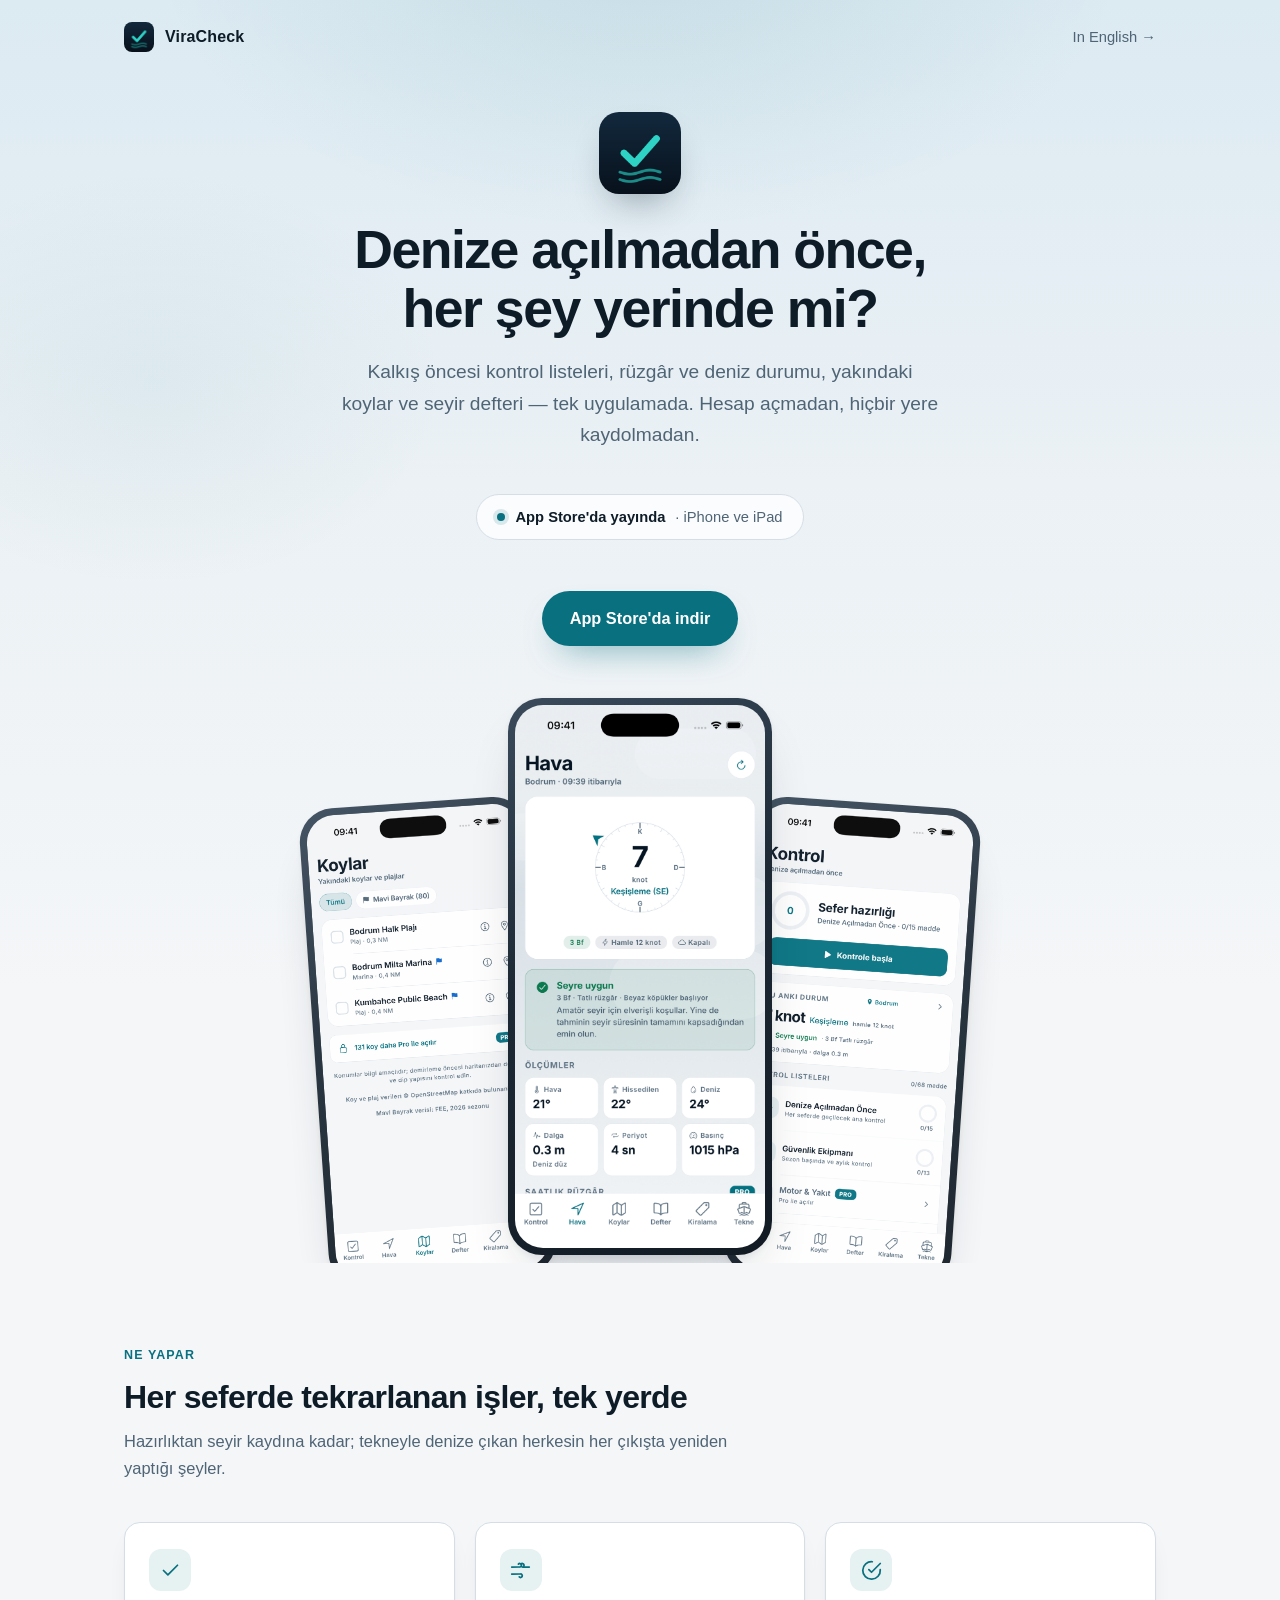
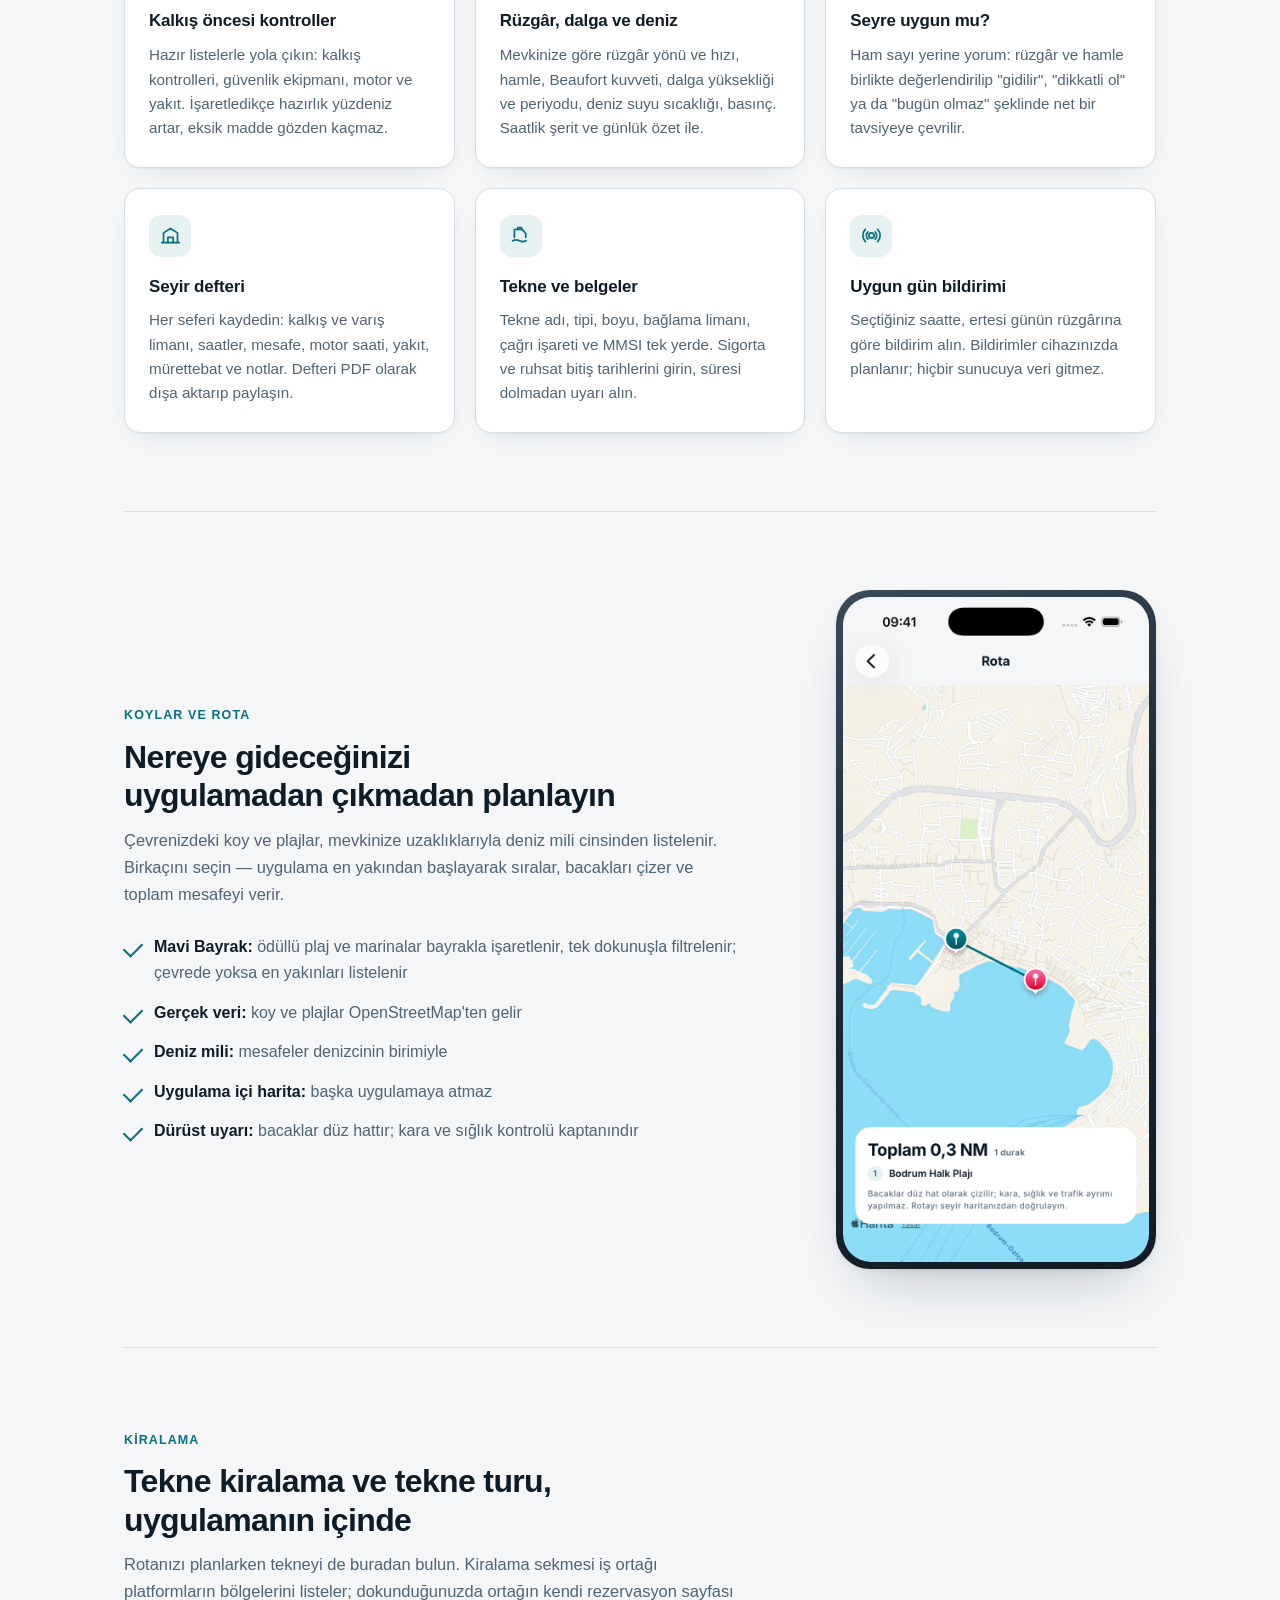
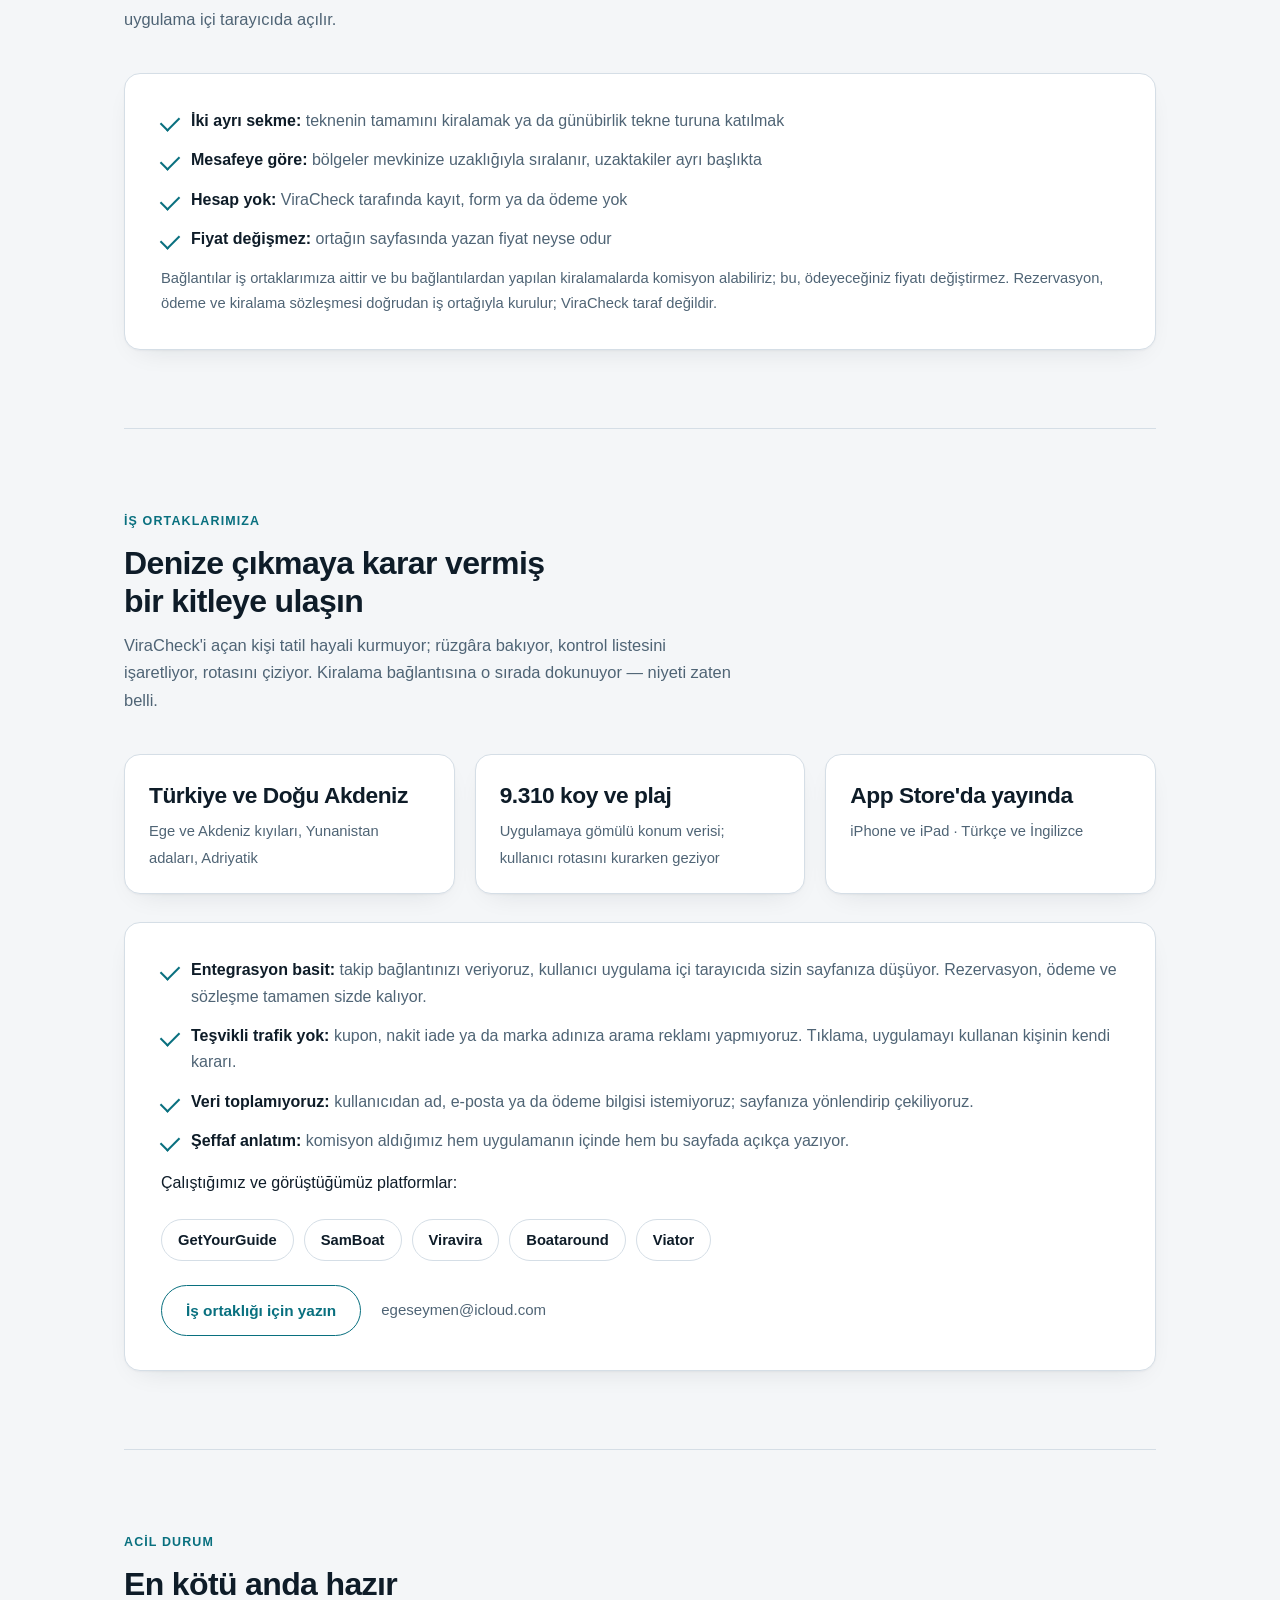
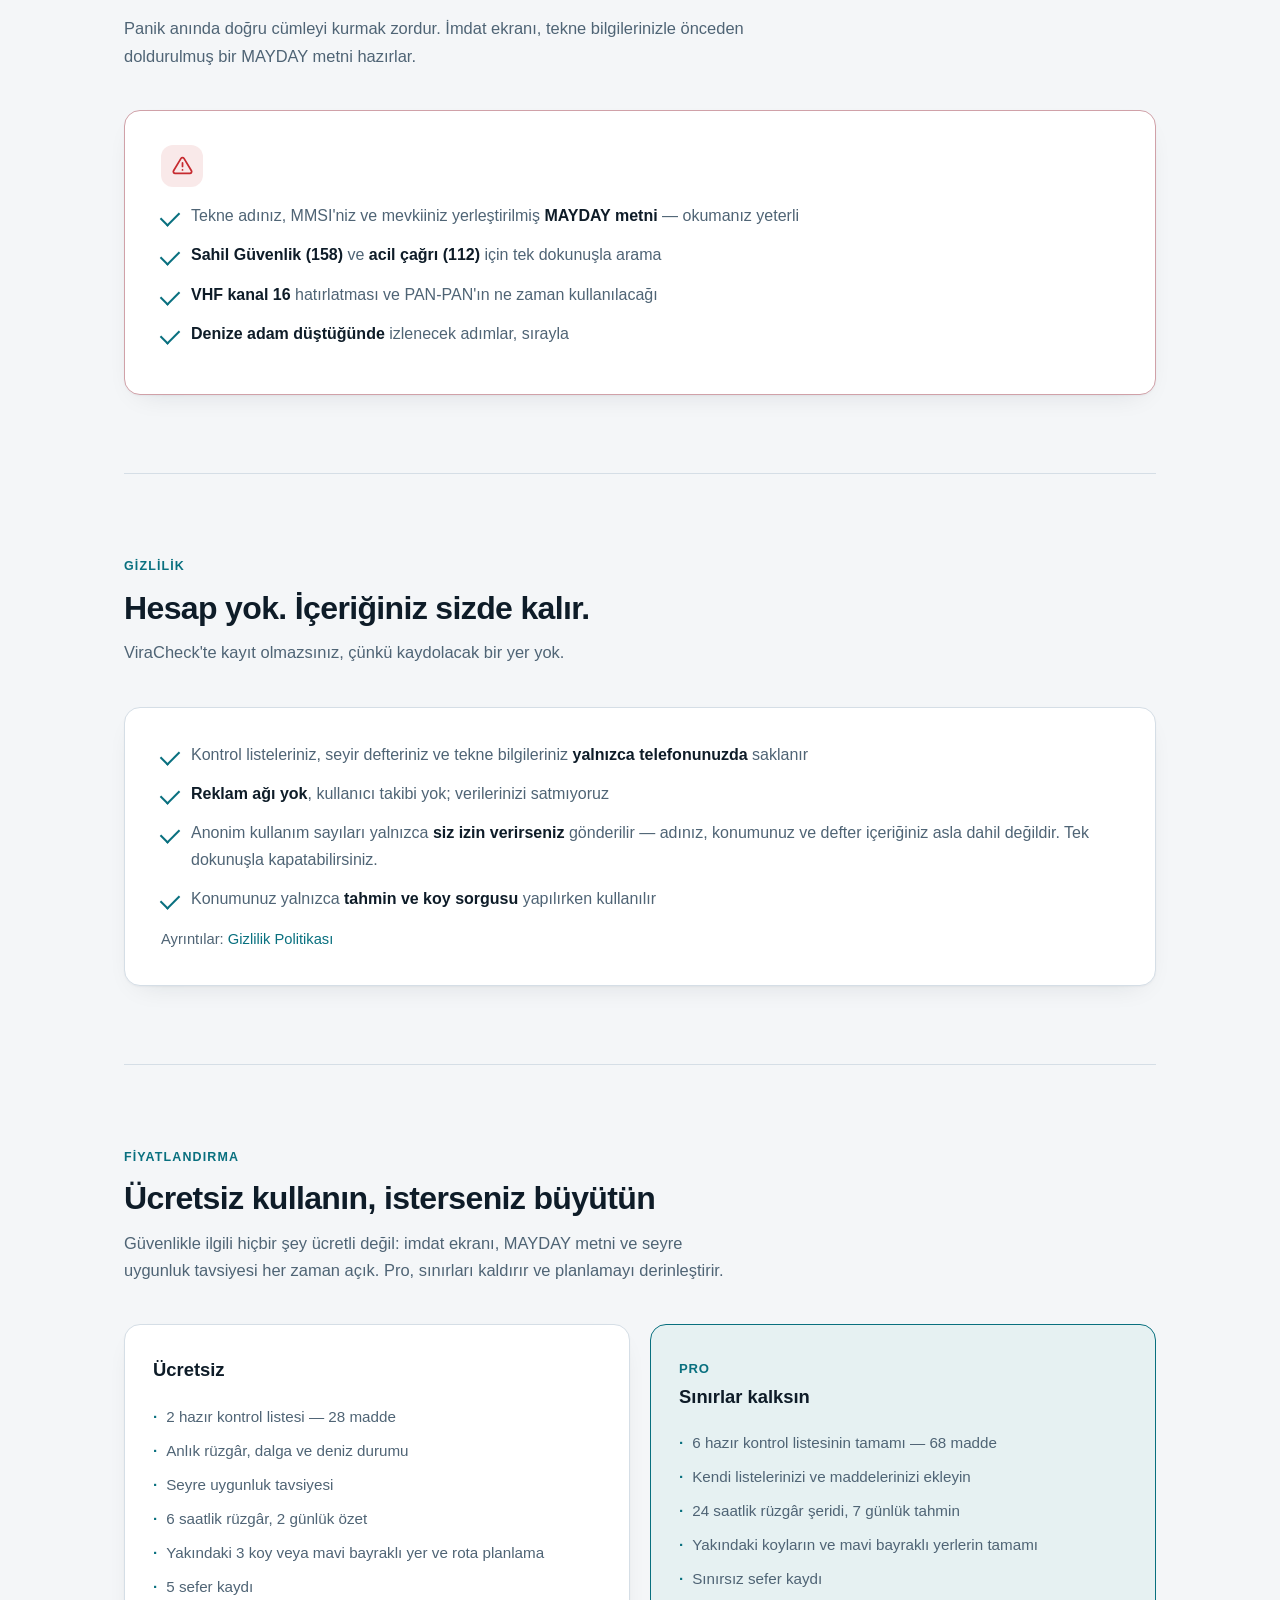
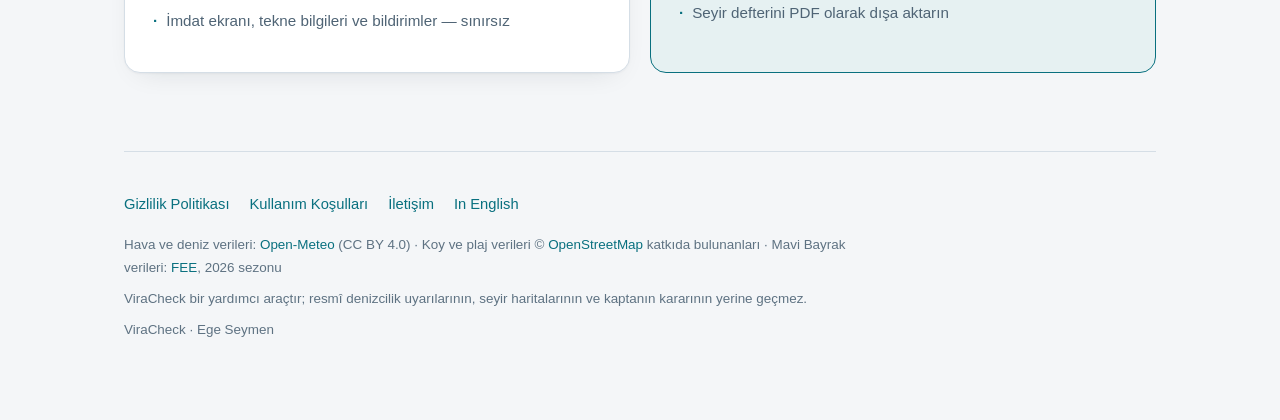
==== index.html @ 9d19cf75 "Site beyaz temaya geçti; kiralama canlı, iş ortaklığı bölümü eklendi Uygulamanın birincil teması art" ====
<!doctype html>
<html lang="tr">
<head>
<meta charset="utf-8">
<meta name="viewport" content="width=device-width, initial-scale=1">
<title>ViraCheck — Tekne seyir asistanı</title>
<meta name="description" content="Kalkış öncesi kontrol listeleri, rüzgâr ve deniz durumu, yakındaki koylar, mavi bayraklı yerler ve seyir defteri. Hesap yok — içeriğiniz cihazınızda kalır.">
<link rel="canonical" href="https://egesey.github.io/viracheck/">
<link rel="icon" href="favicon.png" type="image/png">
<link rel="apple-touch-icon" href="icon.png">
<meta name="theme-color" content="#F4F6F8">
<!-- Impact iş ortağı ağı site doğrulaması. -->
<meta name='impact-site-verification' value='7d20c3fe-10fc-4278-ba26-3518eeddc6a9'>
<meta property="og:title" content="ViraCheck — Tekne seyir asistanı">
<meta property="og:description" content="Denize açılmadan önce her şey yerinde mi? Kontrol listeleri, hava ve deniz durumu, koylar ve seyir defteri.">
<meta property="og:type" content="website">
<meta property="og:url" content="https://egesey.github.io/viracheck/">
<meta property="og:image" content="https://egesey.github.io/viracheck/icon.png">
<link rel="stylesheet" href="site.css?v=5">
</head>
<body>

<div class="hero">
  <div class="wrap">
    <nav class="nav">
      <span class="brand"><img src="icon.png" alt=""> ViraCheck</span>
      <a href="index-en.html">In English →</a>
    </nav>

    <div class="hero-inner">
      <img class="mark" src="icon.png" alt="ViraCheck uygulama simgesi" width="82" height="82">
      <h1>Denize açılmadan önce,<br>her şey yerinde mi?</h1>
      <p class="lead">
        Kalkış öncesi kontrol listeleri, rüzgâr ve deniz durumu, yakındaki
        koylar ve seyir defteri — tek uygulamada. Hesap açmadan, hiçbir yere
        kaydolmadan.
      </p>
      <p class="pill"><span class="dot"></span><b>App Store'da yayında</b> · iPhone ve iPad</p>
      <p><a class="store-btn" href="https://apps.apple.com/app/id6806044930">App Store'da indir</a></p>

      <div class="stage">
        <div class="phone side left">
          <img src="screens/tr/koylar.png?v=2" alt="Koylar ekranı: yakındaki koy, plaj ve mavi bayraklı marinalar, mesafeleriyle" width="720" height="1565">
        </div>
        <div class="phone center">
          <img src="screens/tr/hava.png" alt="Hava ekranı: rüzgâr gülü, Beaufort kuvveti ve deniz durumu" width="720" height="1565">
        </div>
        <div class="phone side right">
          <img src="screens/tr/kontrol.png" alt="Kontroller ekranı: sefere hazırlık yüzdesi ve kontrol listeleri" width="720" height="1565">
        </div>
      </div>
    </div>
  </div>
</div>

<div class="wrap">

<section id="ozellikler">
  <p class="eyebrow">Ne yapar</p>
  <h2>Her seferde tekrarlanan işler, tek yerde</h2>
  <p class="sub">
    Hazırlıktan seyir kaydına kadar; tekneyle denize çıkan herkesin her çıkışta
    yeniden yaptığı şeyler.
  </p>

  <div class="grid">
    <div class="feature">
      <div class="icon"><svg viewBox="0 0 24 24"><path d="M20 6 9 17l-5-5"/></svg></div>
      <h3>Kalkış öncesi kontroller</h3>
      <p>
        Hazır listelerle yola çıkın: kalkış kontrolleri, güvenlik ekipmanı,
        motor ve yakıt. İşaretledikçe hazırlık yüzdeniz artar, eksik madde
        gözden kaçmaz.
      </p>
    </div>

    <div class="feature">
      <div class="icon"><svg viewBox="0 0 24 24"><path d="M9.6 4.6A2 2 0 1 1 11 8H2m8.6 11.4A2 2 0 1 0 12 16H2m10.6-11.4A2 2 0 1 1 14 8h8"/></svg></div>
      <h3>Rüzgâr, dalga ve deniz</h3>
      <p>
        Mevkinize göre rüzgâr yönü ve hızı, hamle, Beaufort kuvveti, dalga
        yüksekliği ve periyodu, deniz suyu sıcaklığı, basınç. Saatlik şerit ve
        günlük özet ile.
      </p>
    </div>

    <div class="feature">
      <div class="icon"><svg viewBox="0 0 24 24"><path d="M22 11.1A10 10 0 1 1 12.9 2"/><path d="m9 11 3 3L22 4"/></svg></div>
      <h3>Seyre uygun mu?</h3>
      <p>
        Ham sayı yerine yorum: rüzgâr ve hamle birlikte değerlendirilip
        "gidilir", "dikkatli ol" ya da "bugün olmaz" şeklinde net bir tavsiyeye
        çevrilir.
      </p>
    </div>

    <div class="feature">
      <div class="icon"><svg viewBox="0 0 24 24"><path d="M2 20h20M4 20V9l8-5 8 5v11"/><path d="M9 20v-6h6v6"/></svg></div>
      <h3>Seyir defteri</h3>
      <p>
        Her seferi kaydedin: kalkış ve varış limanı, saatler, mesafe, motor
        saati, yakıt, mürettebat ve notlar. Defteri PDF olarak dışa aktarıp
        paylaşın.
      </p>
    </div>

    <div class="feature">
      <div class="icon"><svg viewBox="0 0 24 24"><path d="M3 18s2-1 4.5-1 4 2 6.5 2 4.5-1 4.5-1"/><path d="M5 14V6a1 1 0 0 1 1-1h8l4 5v4"/><path d="M9 5V3h4v2"/></svg></div>
      <h3>Tekne ve belgeler</h3>
      <p>
        Tekne adı, tipi, boyu, bağlama limanı, çağrı işareti ve MMSI tek yerde.
        Sigorta ve ruhsat bitiş tarihlerini girin, süresi dolmadan uyarı alın.
      </p>
    </div>

    <div class="feature">
      <div class="icon"><svg viewBox="0 0 24 24"><circle cx="12" cy="12" r="3"/><path d="M16.2 7.8a6 6 0 0 1 0 8.4M7.8 16.2a6 6 0 0 1 0-8.4M19 5a10 10 0 0 1 0 14M5 19A10 10 0 0 1 5 5"/></svg></div>
      <h3>Uygun gün bildirimi</h3>
      <p>
        Seçtiğiniz saatte, ertesi günün rüzgârına göre bildirim alın. Bildirimler
        cihazınızda planlanır; hiçbir sunucuya veri gitmez.
      </p>
    </div>
  </div>
</section>

<section id="koylar">
  <div class="split">
    <div>
      <p class="eyebrow">Koylar ve rota</p>
      <h2>Nereye gideceğinizi<br>uygulamadan çıkmadan planlayın</h2>
      <p class="sub" style="margin-bottom:0">
        Çevrenizdeki koy ve plajlar, mevkinize uzaklıklarıyla deniz mili
        cinsinden listelenir. Birkaçını seçin — uygulama en yakından başlayarak
        sıralar, bacakları çizer ve toplam mesafeyi verir.
      </p>
      <ul class="checks">
        <li><strong>Mavi Bayrak:</strong> ödüllü plaj ve marinalar bayrakla işaretlenir, tek dokunuşla filtrelenir; çevrede yoksa en yakınları listelenir</li>
        <li><strong>Gerçek veri:</strong> koy ve plajlar OpenStreetMap'ten gelir</li>
        <li><strong>Deniz mili:</strong> mesafeler denizcinin birimiyle</li>
        <li><strong>Uygulama içi harita:</strong> başka uygulamaya atmaz</li>
        <li><strong>Dürüst uyarı:</strong> bacaklar düz hattır; kara ve sığlık kontrolü kaptanındır</li>
      </ul>
    </div>
    <div class="phone">
      <img src="screens/tr/rota.png" alt="Rota ekranı: seçilen koylar arasında çizilmiş rota ve toplam mesafe" width="720" height="1565" loading="lazy">
    </div>
  </div>
</section>

<section id="kiralama">
  <p class="eyebrow">Kiralama</p>
  <h2>Tekne kiralama ve tekne turu,<br>uygulamanın içinde</h2>
  <p class="sub">
    Rotanızı planlarken tekneyi de buradan bulun. Kiralama sekmesi iş ortağı
    platformların bölgelerini listeler; dokunduğunuzda ortağın kendi rezervasyon
    sayfası uygulama içi tarayıcıda açılır.
  </p>
  <div class="panel">
    <ul class="checks" style="margin-top:0">
      <li><strong>İki ayrı sekme:</strong> teknenin tamamını kiralamak ya da günübirlik tekne turuna katılmak</li>
      <li><strong>Mesafeye göre:</strong> bölgeler mevkinize uzaklığıyla sıralanır, uzaktakiler ayrı başlıkta</li>
      <li><strong>Hesap yok:</strong> ViraCheck tarafında kayıt, form ya da ödeme yok</li>
      <li><strong>Fiyat değişmez:</strong> ortağın sayfasında yazan fiyat neyse odur</li>
    </ul>
    <p style="margin:14px 0 0;font-size:.92rem;color:var(--muted)">
      Bağlantılar iş ortaklarımıza aittir ve bu bağlantılardan yapılan kiralamalarda
      komisyon alabiliriz; bu, ödeyeceğiniz fiyatı değiştirmez. Rezervasyon, ödeme ve
      kiralama sözleşmesi doğrudan iş ortağıyla kurulur; ViraCheck taraf değildir.
    </p>
  </div>
</section>

<section id="ortaklik">
  <p class="eyebrow">İş ortaklarımıza</p>
  <h2>Denize çıkmaya karar vermiş<br>bir kitleye ulaşın</h2>
  <p class="sub">
    ViraCheck'i açan kişi tatil hayali kurmuyor; rüzgâra bakıyor, kontrol
    listesini işaretliyor, rotasını çiziyor. Kiralama bağlantısına o sırada
    dokunuyor — niyeti zaten belli.
  </p>

  <div class="partner-grid">
    <div class="stat">
      <b>Türkiye ve Doğu Akdeniz</b>
      <span>Ege ve Akdeniz kıyıları, Yunanistan adaları, Adriyatik</span>
    </div>
    <div class="stat">
      <b>9.310 koy ve plaj</b>
      <span>Uygulamaya gömülü konum verisi; kullanıcı rotasını kurarken geziyor</span>
    </div>
    <div class="stat">
      <b>App Store'da yayında</b>
      <span>iPhone ve iPad · Türkçe ve İngilizce</span>
    </div>
  </div>

  <div class="panel" style="margin-top:28px">
    <ul class="checks" style="margin-top:0">
      <li><strong>Entegrasyon basit:</strong> takip bağlantınızı veriyoruz, kullanıcı uygulama içi tarayıcıda sizin sayfanıza düşüyor. Rezervasyon, ödeme ve sözleşme tamamen sizde kalıyor.</li>
      <li><strong>Teşvikli trafik yok:</strong> kupon, nakit iade ya da marka adınıza arama reklamı yapmıyoruz. Tıklama, uygulamayı kullanan kişinin kendi kararı.</li>
      <li><strong>Veri toplamıyoruz:</strong> kullanıcıdan ad, e-posta ya da ödeme bilgisi istemiyoruz; sayfanıza yönlendirip çekiliyoruz.</li>
      <li><strong>Şeffaf anlatım:</strong> komisyon aldığımız hem uygulamanın içinde hem bu sayfada açıkça yazıyor.</li>
    </ul>
    <p style="margin:16px 0 0">Çalıştığımız ve görüştüğümüz platformlar:</p>
    <ul class="brands">
      <li><b>GetYourGuide</b></li>
      <li><b>SamBoat</b></li>
      <li><b>Viravira</b></li>
      <li><b>Boataround</b></li>
      <li><b>Viator</b></li>
    </ul>
    <div class="partner-cta">
      <a class="btn-ghost" href="mailto:egeseymen@icloud.com?subject=ViraCheck%20--%20is%20ortakligi">İş ortaklığı için yazın</a>
      <span style="color:var(--muted);font-size:.94rem">egeseymen@icloud.com</span>
    </div>
  </div>
</section>

<section id="imdat">
  <p class="eyebrow">Acil durum</p>
  <h2>En kötü anda hazır</h2>
  <p class="sub">
    Panik anında doğru cümleyi kurmak zordur. İmdat ekranı, tekne
    bilgilerinizle önceden doldurulmuş bir MAYDAY metni hazırlar.
  </p>
  <div class="panel alert">
    <div class="icon"><svg viewBox="0 0 24 24"><path d="M12 9v4m0 4h.01M10.3 3.9 1.8 18a2 2 0 0 0 1.7 3h17a2 2 0 0 0 1.7-3L13.7 3.9a2 2 0 0 0-3.4 0Z"/></svg></div>
    <ul class="checks" style="margin-top:0">
      <li>Tekne adınız, MMSI'niz ve mevkiiniz yerleştirilmiş <strong>MAYDAY metni</strong> — okumanız yeterli</li>
      <li><strong>Sahil Güvenlik (158)</strong> ve <strong>acil çağrı (112)</strong> için tek dokunuşla arama</li>
      <li><strong>VHF kanal 16</strong> hatırlatması ve PAN-PAN'ın ne zaman kullanılacağı</li>
      <li><strong>Denize adam düştüğünde</strong> izlenecek adımlar, sırayla</li>
    </ul>
  </div>
</section>

<section id="gizlilik">
  <p class="eyebrow">Gizlilik</p>
  <h2>Hesap yok. İçeriğiniz sizde kalır.</h2>
  <p class="sub">
    ViraCheck'te kayıt olmazsınız, çünkü kaydolacak bir yer yok.
  </p>
  <div class="panel">
    <ul class="checks" style="margin-top:0">
      <li>Kontrol listeleriniz, seyir defteriniz ve tekne bilgileriniz <strong>yalnızca telefonunuzda</strong> saklanır</li>
      <li><strong>Reklam ağı yok</strong>, kullanıcı takibi yok; verilerinizi satmıyoruz</li>
      <li>Anonim kullanım sayıları yalnızca <strong>siz izin verirseniz</strong> gönderilir — adınız, konumunuz ve defter içeriğiniz asla dahil değildir. Tek dokunuşla kapatabilirsiniz.</li>
      <li>Konumunuz yalnızca <strong>tahmin ve koy sorgusu</strong> yapılırken kullanılır</li>
    </ul>
    <p style="margin:14px 0 0;font-size:.92rem;color:var(--muted)">
      Ayrıntılar: <a href="privacy-tr.html">Gizlilik Politikası</a>
    </p>
  </div>
</section>

<section id="fiyat">
  <p class="eyebrow">Fiyatlandırma</p>
  <h2>Ücretsiz kullanın, isterseniz büyütün</h2>
  <p class="sub">
    Güvenlikle ilgili hiçbir şey ücretli değil: imdat ekranı, MAYDAY metni ve
    seyre uygunluk tavsiyesi her zaman açık. Pro, sınırları kaldırır ve
    planlamayı derinleştirir.
  </p>
  <div class="plans">
    <div class="plan">
      <h3>Ücretsiz</h3>
      <ul>
        <li>2 hazır kontrol listesi — 28 madde</li>
        <li>Anlık rüzgâr, dalga ve deniz durumu</li>
        <li>Seyre uygunluk tavsiyesi</li>
        <li>6 saatlik rüzgâr, 2 günlük özet</li>
        <li>Yakındaki 3 koy veya mavi bayraklı yer ve rota planlama</li>
        <li>5 sefer kaydı</li>
        <li>İmdat ekranı, tekne bilgileri ve bildirimler — sınırsız</li>
      </ul>
    </div>
    <div class="plan pro">
      <span class="tag">Pro</span>
      <h3>Sınırlar kalksın</h3>
      <ul>
        <li>6 hazır kontrol listesinin tamamı — 68 madde</li>
        <li>Kendi listelerinizi ve maddelerinizi ekleyin</li>
        <li>24 saatlik rüzgâr şeridi, 7 günlük tahmin</li>
        <li>Yakındaki koyların ve mavi bayraklı yerlerin tamamı</li>
        <li>Sınırsız sefer kaydı</li>
        <li>Seyir defterini PDF olarak dışa aktarın</li>
      </ul>
    </div>
  </div>
</section>

<footer>
  <p class="links">
    <a href="privacy-tr.html">Gizlilik Politikası</a>
    <a href="https://www.apple.com/legal/internet-services/itunes/dev/stdeula/">Kullanım Koşulları</a>
    <a href="mailto:egeseymen@icloud.com">İletişim</a>
    <a href="index-en.html">In English</a>
  </p>
  <p class="fine">
    Hava ve deniz verileri: <a href="https://open-meteo.com">Open-Meteo</a> (CC BY 4.0) ·
    Koy ve plaj verileri © <a href="https://www.openstreetmap.org">OpenStreetMap</a> katkıda bulunanları ·
    Mavi Bayrak verileri: <a href="https://www.blueflag.global">FEE</a>, 2026 sezonu
  </p>
  <p class="fine">
    ViraCheck bir yardımcı araçtır; resmî denizcilik uyarılarının, seyir
    haritalarının ve kaptanın kararının yerine geçmez.
  </p>
  <p class="fine">ViraCheck · Ege Seymen</p>
</footer>

</div>
</body>
</html>
---- site.css ----
/* ViraCheck — tanıtım sitesi
 *
 * Renkler uygulamanın kendi paletinden gelir (src/theme.ts → lightColors).
 * Uygulamanın birincil teması beyaz; gece modu kullanıcının açtığı bir
 * seçenek. Site de bu yüzden beyaz ve sistem temasını TAKİP ETMEZ: siteyi
 * görüp uygulamayı indiren kişi aynı görünümle karşılaşsın.
 *
 * Marka turkuazı (#2ED3C6) beyaz üzerinde 1.7:1 kalıyor, yani okunmuyor;
 * vurgu bu yüzden aynı ailenin koyu tonu (#09707F, beyaz üzerinde 5.78:1).
 * Uygulamadaki palet de aynı sebeple böyle.
 */

:root{
  color-scheme:light;
  --bg:#F4F6F8; --fg:#0E1C28; --muted:#4F6475; --faint:#5E7282; --line:#D5DEE6;
  --accent:#09707F; --accent-soft:#E6F1F2; --card:#FFFFFF;
  --on-accent:#FFFFFF; --danger:#C62A2F;
  --radius:16px;
  /* Beyaz zeminde kartları ayırmak için kenarlık tek başına zayıf kalıyor;
   * çok yumuşak bir gölge derinliği veriyor. */
  --golge:0 1px 2px rgba(14,28,40,.04), 0 10px 28px -16px rgba(14,28,40,.16);
  --golge-guclu:0 2px 6px rgba(14,28,40,.06), 0 28px 60px -28px rgba(14,28,40,.30);
}

*{box-sizing:border-box}
html{scroll-behavior:smooth}
body{
  margin:0; background:var(--bg); color:var(--fg);
  font:16px/1.65 -apple-system,BlinkMacSystemFont,"Segoe UI",Roboto,Helvetica,Arial,sans-serif;
  -webkit-text-size-adjust:100%; -webkit-font-smoothing:antialiased;
}
a{color:var(--accent); text-decoration:none; overflow-wrap:anywhere}
a:hover{text-decoration:underline}
.wrap{max-width:1080px; margin:0 auto; padding:0 24px}

/* ------------------------------------------------------------ kahraman */

.hero{
  position:relative; overflow:hidden;
  /* Uygulamanın açık temadaki gökyüzü zemini: üstte soluk deniz mavisi,
   * aşağı doğru sayfa zeminine sönüyor. */
  background:linear-gradient(180deg,#DCEAF2 0%,#EBF1F5 38%,var(--bg) 78%);
  color:var(--fg);
}
.hero::before{
  content:""; position:absolute; inset:0; pointer-events:none;
  background:
    radial-gradient(760px 440px at 50% -4%, rgba(9,112,127,.10), transparent 64%),
    radial-gradient(420px 300px at 12% 30%, rgba(9,112,127,.05), transparent 70%);
}
.hero > *{position:relative}

.nav{
  display:flex; align-items:center; justify-content:space-between;
  gap:16px; padding:22px 0;
}
.brand{display:flex; align-items:center; gap:11px; font-weight:700; letter-spacing:.01em}
.brand img{width:30px; height:30px; border-radius:8px; display:block}
.nav a{color:var(--muted); font-size:.92rem}
.nav a:hover{color:var(--accent)}

.hero-inner{text-align:center; padding:38px 0 0}
.hero .mark{
  width:82px; height:82px; border-radius:20px; display:block; margin:0 auto 26px;
  box-shadow:0 18px 38px -16px rgba(14,28,40,.45);
}
.hero h1{
  font-size:clamp(2rem, 5.2vw, 3.35rem); line-height:1.1;
  letter-spacing:-.028em; margin:0 0 18px; font-weight:700;
}
.hero .lead{
  font-size:clamp(1.02rem, 1.8vw, 1.2rem); color:var(--muted);
  max-width:600px; margin:0 auto 28px;
}
.pill{
  display:inline-flex; align-items:center; gap:10px;
  border:1px solid var(--line); background:rgba(255,255,255,.76);
  border-radius:999px; padding:10px 20px; font-size:.92rem;
  color:var(--muted); backdrop-filter:blur(6px);
}
.pill b{color:var(--fg); font-weight:600}
.store-btn{
  display:inline-block; margin-top:20px; padding:14px 28px; border-radius:999px;
  background:var(--accent); color:var(--on-accent); font-weight:700; font-size:1.02rem;
  box-shadow:0 16px 34px -18px rgba(9,112,127,.75);
}
.store-btn:hover{filter:brightness(1.08); text-decoration:none}

.pill .dot{
  width:8px; height:8px; border-radius:50%; background:var(--accent);
  box-shadow:0 0 0 4px rgba(9,112,127,.14);
}

/* ------------------------------------------------------- cihaz çerçevesi */

/* Çerçeve koyu kalıyor: gerçek telefonun kasası koyu ve açık zeminde
 * ekranın nerede bittiğini ancak o ayırıyor. */
.phone{
  border-radius:34px; padding:7px;
  background:linear-gradient(155deg,#3b4b5c 0%,#1d2a36 42%,#121b24 100%);
  box-shadow:var(--golge-guclu);
}
.phone img{display:block; width:100%; height:auto; border-radius:28px}

/* Kahramandaki üçlü diziliş: ortadaki önde ve büyük, yanlar geride.
 * Telefonlar bölümün altından taşar; sert kesik yerine zemine karışsınlar
 * diye alta bir geçiş serilir (::after). */
.stage{
  position:relative;
  display:flex; align-items:flex-end; justify-content:center;
  gap:0; margin:52px 0 0; padding-bottom:8px;
}
.stage::after{
  content:""; position:absolute; left:-40px; right:-40px; bottom:0;
  height:150px; pointer-events:none;
  background:linear-gradient(180deg, rgba(244,246,248,0) 0%, var(--bg) 84%);
}
.stage .phone{width:264px; flex:none}
.stage .side{width:228px; opacity:.94}
.stage .left{transform:translateX(34px) translateY(26px) rotate(-4deg); z-index:1}
.stage .right{transform:translateX(-34px) translateY(26px) rotate(4deg); z-index:1}
.stage .center{z-index:2}

/* ------------------------------------------------------------- bölümler */

section{padding:78px 0}
section + section{border-top:1px solid var(--line)}
.eyebrow{
  display:inline-block; font-size:.78rem; font-weight:700; letter-spacing:.09em;
  text-transform:uppercase; color:var(--accent); margin:0 0 12px;
}
h2{font-size:clamp(1.5rem, 3vw, 2rem); line-height:1.2; letter-spacing:-.02em; margin:0 0 12px}
.sub{color:var(--muted); margin:0 0 40px; max-width:620px; font-size:1.03rem}

.grid{display:grid; grid-template-columns:repeat(3,1fr); gap:20px}
.feature{
  background:var(--card); border:1px solid var(--line);
  border-radius:var(--radius); padding:26px 24px; box-shadow:var(--golge);
}
.icon{
  width:42px; height:42px; border-radius:12px; margin-bottom:16px;
  background:var(--accent-soft); color:var(--accent);
  display:flex; align-items:center; justify-content:center;
}
.icon svg{width:21px; height:21px; stroke:currentColor; fill:none;
  stroke-width:2; stroke-linecap:round; stroke-linejoin:round}
.feature h3{margin:0 0 8px; font-size:1.06rem; letter-spacing:-.01em}
.feature p{margin:0; color:var(--muted); font-size:.95rem; line-height:1.6}

/* ------------------------------------------------------- ikili gösterim */

.split{display:grid; grid-template-columns:1fr 320px; gap:64px; align-items:center}
.split .phone{width:100%}
.checks{list-style:none; margin:26px 0 0; padding:0}
.checks li{
  position:relative; padding-left:30px; margin-bottom:13px; color:var(--muted);
}
.checks li::before{
  content:""; position:absolute; left:0; top:.5em;
  width:16px; height:9px; border-left:2.5px solid var(--accent);
  border-bottom:2.5px solid var(--accent); transform:rotate(-45deg);
}
.checks strong{color:var(--fg); font-weight:600}

/* --------------------------------------------------------------- panel */

.panel{
  background:var(--card); border:1px solid var(--line);
  border-radius:var(--radius); padding:34px 36px; box-shadow:var(--golge);
}
.panel.alert{border-color:color-mix(in srgb, var(--danger) 34%, var(--line))}
.panel.alert .icon{background:rgba(198,42,47,.10); color:var(--danger)}

/* ------------------------------------------------- iş ortaklığı bölümü */

/* Reklamveren ağları (Awin, doğrudan ortaklıklar) başvuruyu değerlendirirken
 * bu bölüme bakıyor: kitle kim, entegrasyon nasıl çalışıyor, kime yazılır. */
.partner-grid{display:grid; grid-template-columns:repeat(3,1fr); gap:20px; margin-top:28px}
.stat{
  background:var(--card); border:1px solid var(--line); border-radius:var(--radius);
  padding:22px 24px; box-shadow:var(--golge);
}
.stat b{display:block; font-size:1.42rem; letter-spacing:-.02em; margin-bottom:4px}
.stat span{color:var(--muted); font-size:.92rem}
.partner-cta{
  margin-top:24px; display:flex; flex-wrap:wrap; gap:12px 20px; align-items:center;
}
.btn-ghost{
  display:inline-block; padding:12px 24px; border-radius:999px;
  border:1px solid var(--accent); color:var(--accent); font-weight:600; font-size:.96rem;
}
.btn-ghost:hover{background:var(--accent-soft); text-decoration:none}

/* Ortak markaları — tek sıra, sade. */
.brands{
  display:flex; flex-wrap:wrap; gap:10px; margin:22px 0 0; padding:0; list-style:none;
}
.brands li{
  border:1px solid var(--line); background:var(--card); border-radius:999px;
  padding:8px 16px; font-size:.92rem; color:var(--muted);
}
.brands li b{color:var(--fg); font-weight:600}

/* ----------------------------------------------------------- fiyatlama */

.plans{display:grid; grid-template-columns:repeat(2,1fr); gap:20px}
.plan{
  border:1px solid var(--line); border-radius:var(--radius);
  padding:30px 28px; background:var(--card); box-shadow:var(--golge);
}
.plan.pro{border-color:var(--accent); background:var(--accent-soft); box-shadow:none}
.plan h3{margin:0 0 6px; font-size:1.15rem}
.plan .tag{font-size:.82rem; color:var(--accent); font-weight:700; letter-spacing:.06em; text-transform:uppercase}
.plan ul{list-style:none; margin:18px 0 0; padding:0; color:var(--muted); font-size:.95rem}
.plan li{margin-bottom:9px}
.plan li::before{content:"·"; color:var(--accent); font-weight:700; margin-right:9px}

/* -------------------------------------------------------------- altlık */

footer{
  border-top:1px solid var(--line); padding:40px 0 70px;
  color:var(--muted); font-size:.92rem;
}
footer .links{margin:0 0 18px; display:flex; flex-wrap:wrap; gap:8px 20px}
.fine{font-size:.84rem; margin:0 0 9px; color:var(--faint); max-width:760px}

/* --------------------------------------------------------------- dar ekran */

@media (max-width:900px){
  .grid, .partner-grid{grid-template-columns:repeat(2,1fr)}
  .split{grid-template-columns:1fr; gap:38px}
  .split .phone{width:270px; margin:0 auto}
}
@media (max-width:680px){
  section{padding:56px 0}
  .grid, .plans, .partner-grid{grid-template-columns:1fr}
  .panel{padding:26px 22px}

  /* Dar ekranda da üç telefon birden görünsün. Kartlar küçülüp birbirine
   * sokuluyor: `translateX` yalnızca görüntüyü kaydırır, yerleşim genişliğini
   * değiştirmez — bu yüzden satırın taşmaması için negatif kenar boşluğu
   * gerekiyor. Toplam genişlik 336px; 384px ve üzeri ekranlara sığar. */
  .stage{margin-top:40px}
  .stage .phone{width:168px; padding:5px; border-radius:24px}
  .stage .phone img{border-radius:20px}
  .stage .side{width:140px}
  .stage .left{margin-right:-56px; transform:translateY(18px) rotate(-4deg)}
  .stage .right{margin-left:-56px; transform:translateY(18px) rotate(4deg)}
  .stage::after{height:110px}
}

/* iPhone SE / mini genişliği: bir kademe daha küçült, toplam 300px. */
@media (max-width:400px){
  .stage .phone{width:150px}
  .stage .side{width:125px}
  .stage .left{margin-right:-50px}
  .stage .right{margin-left:-50px}
}
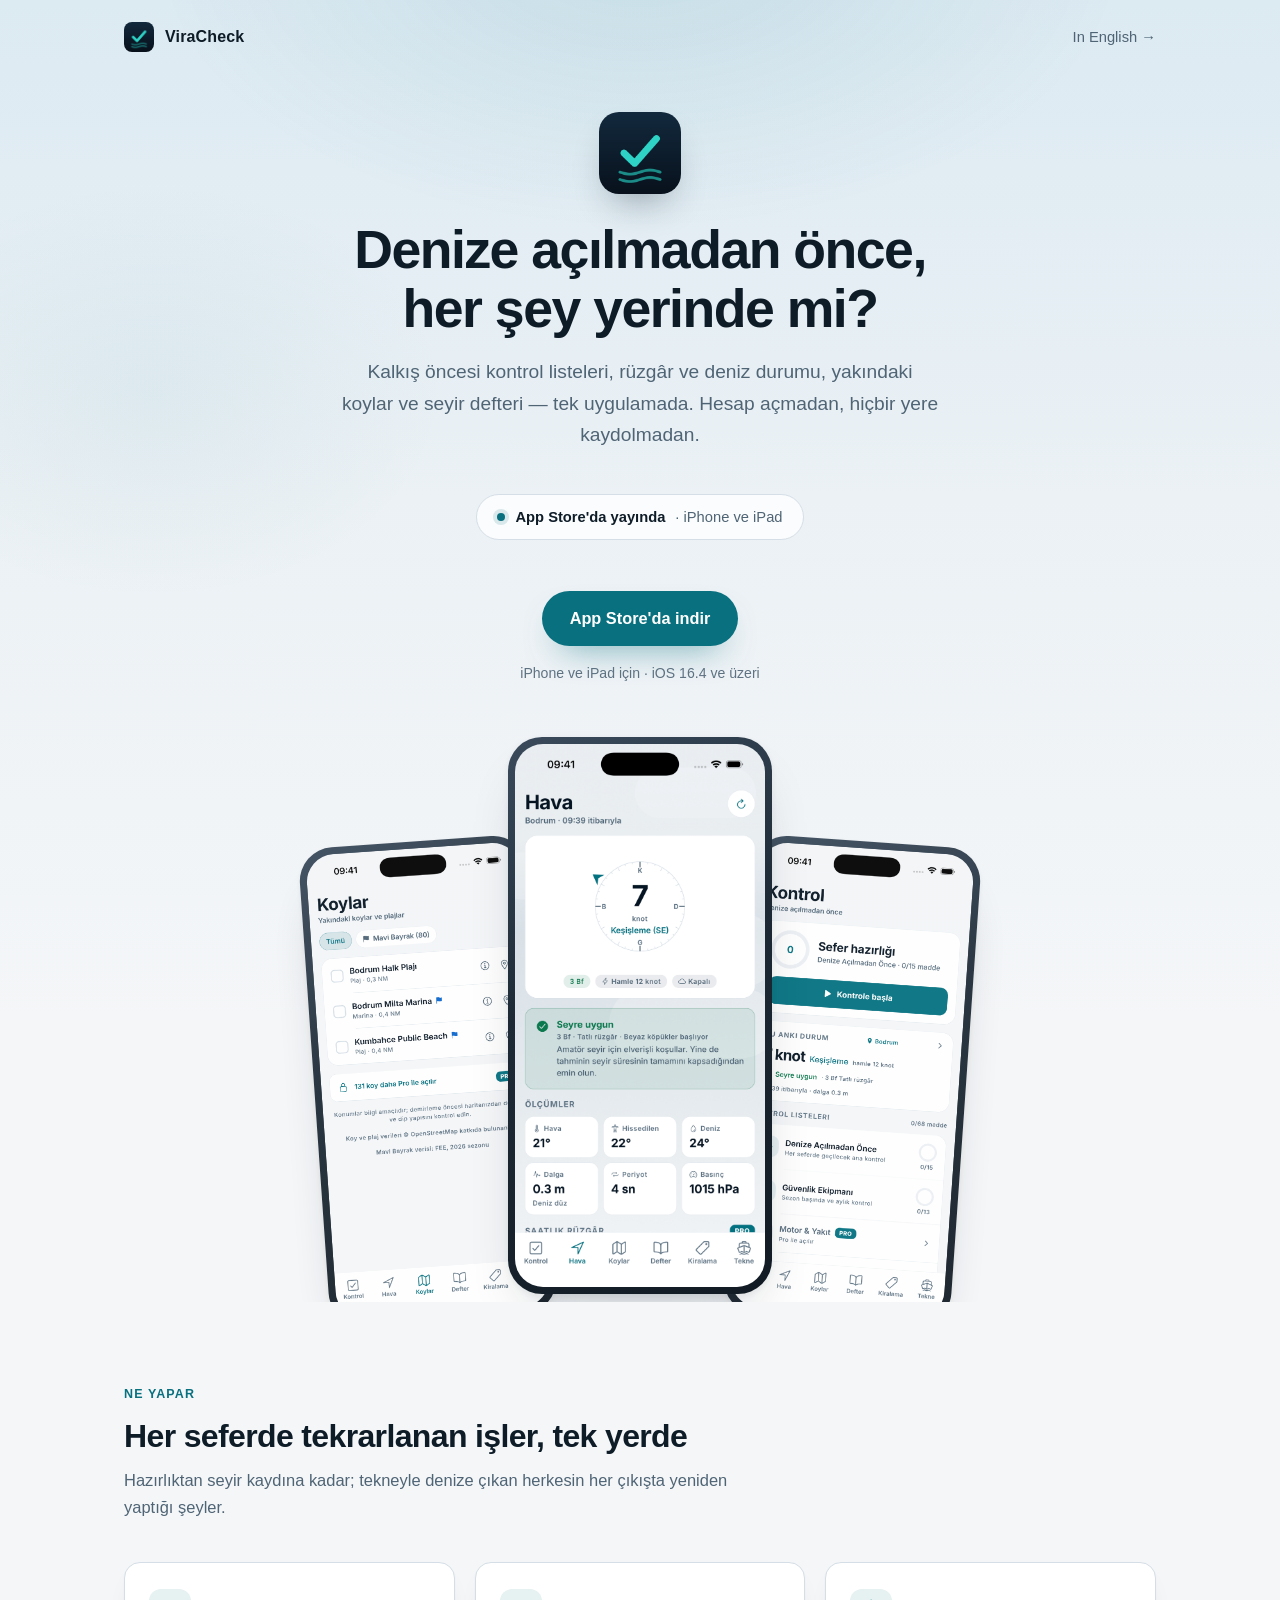
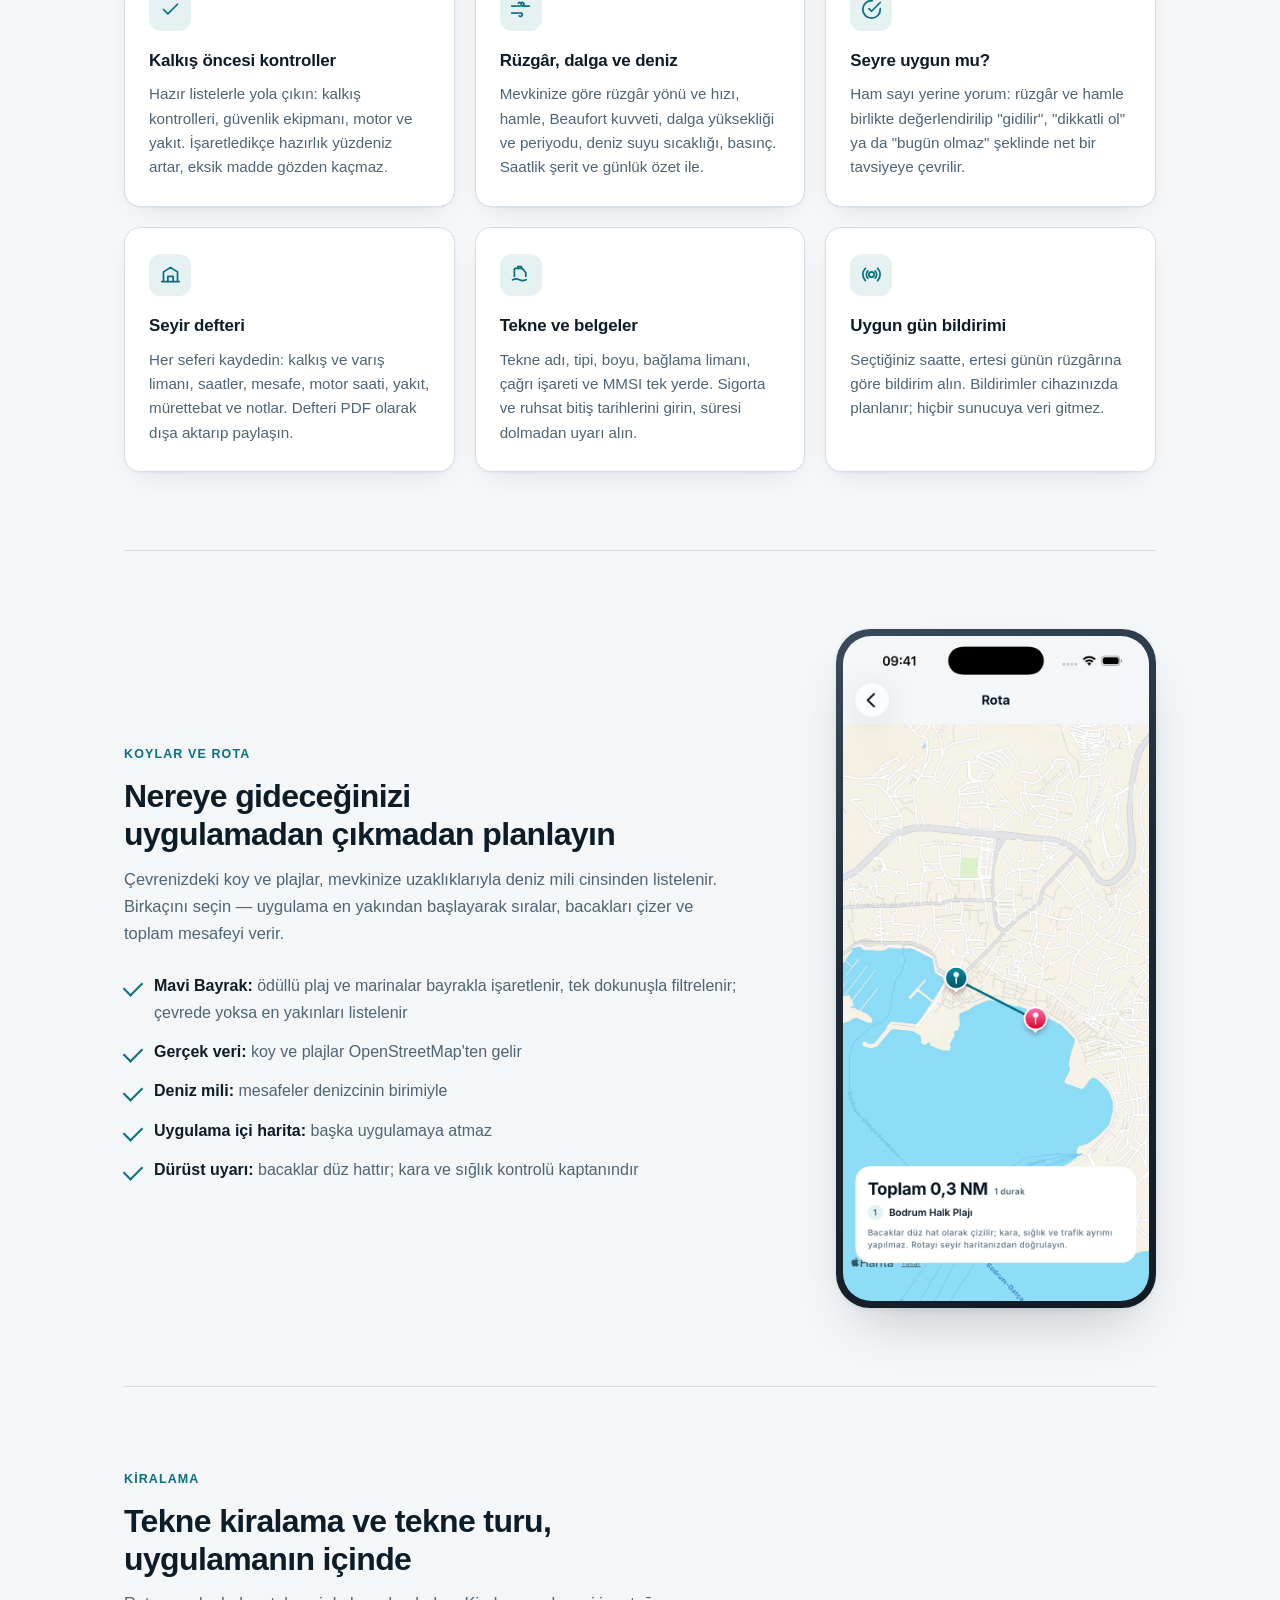
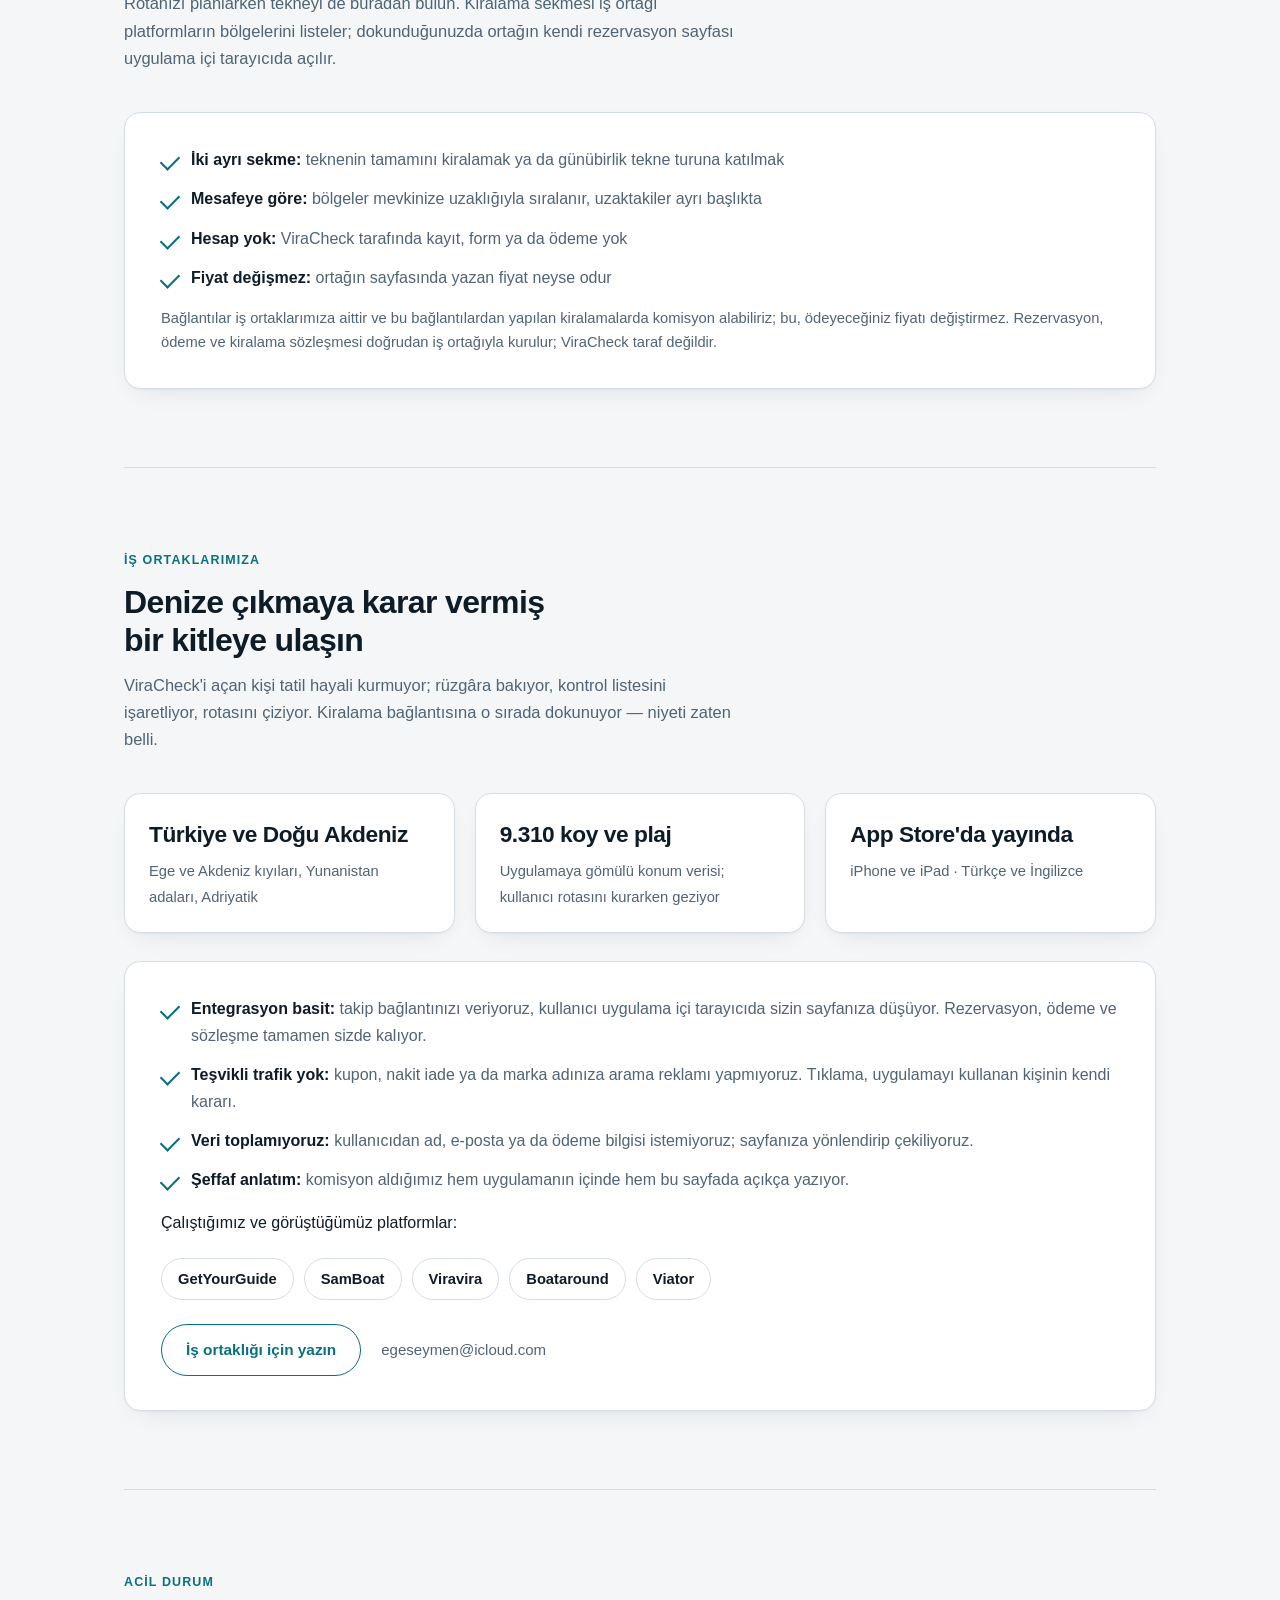
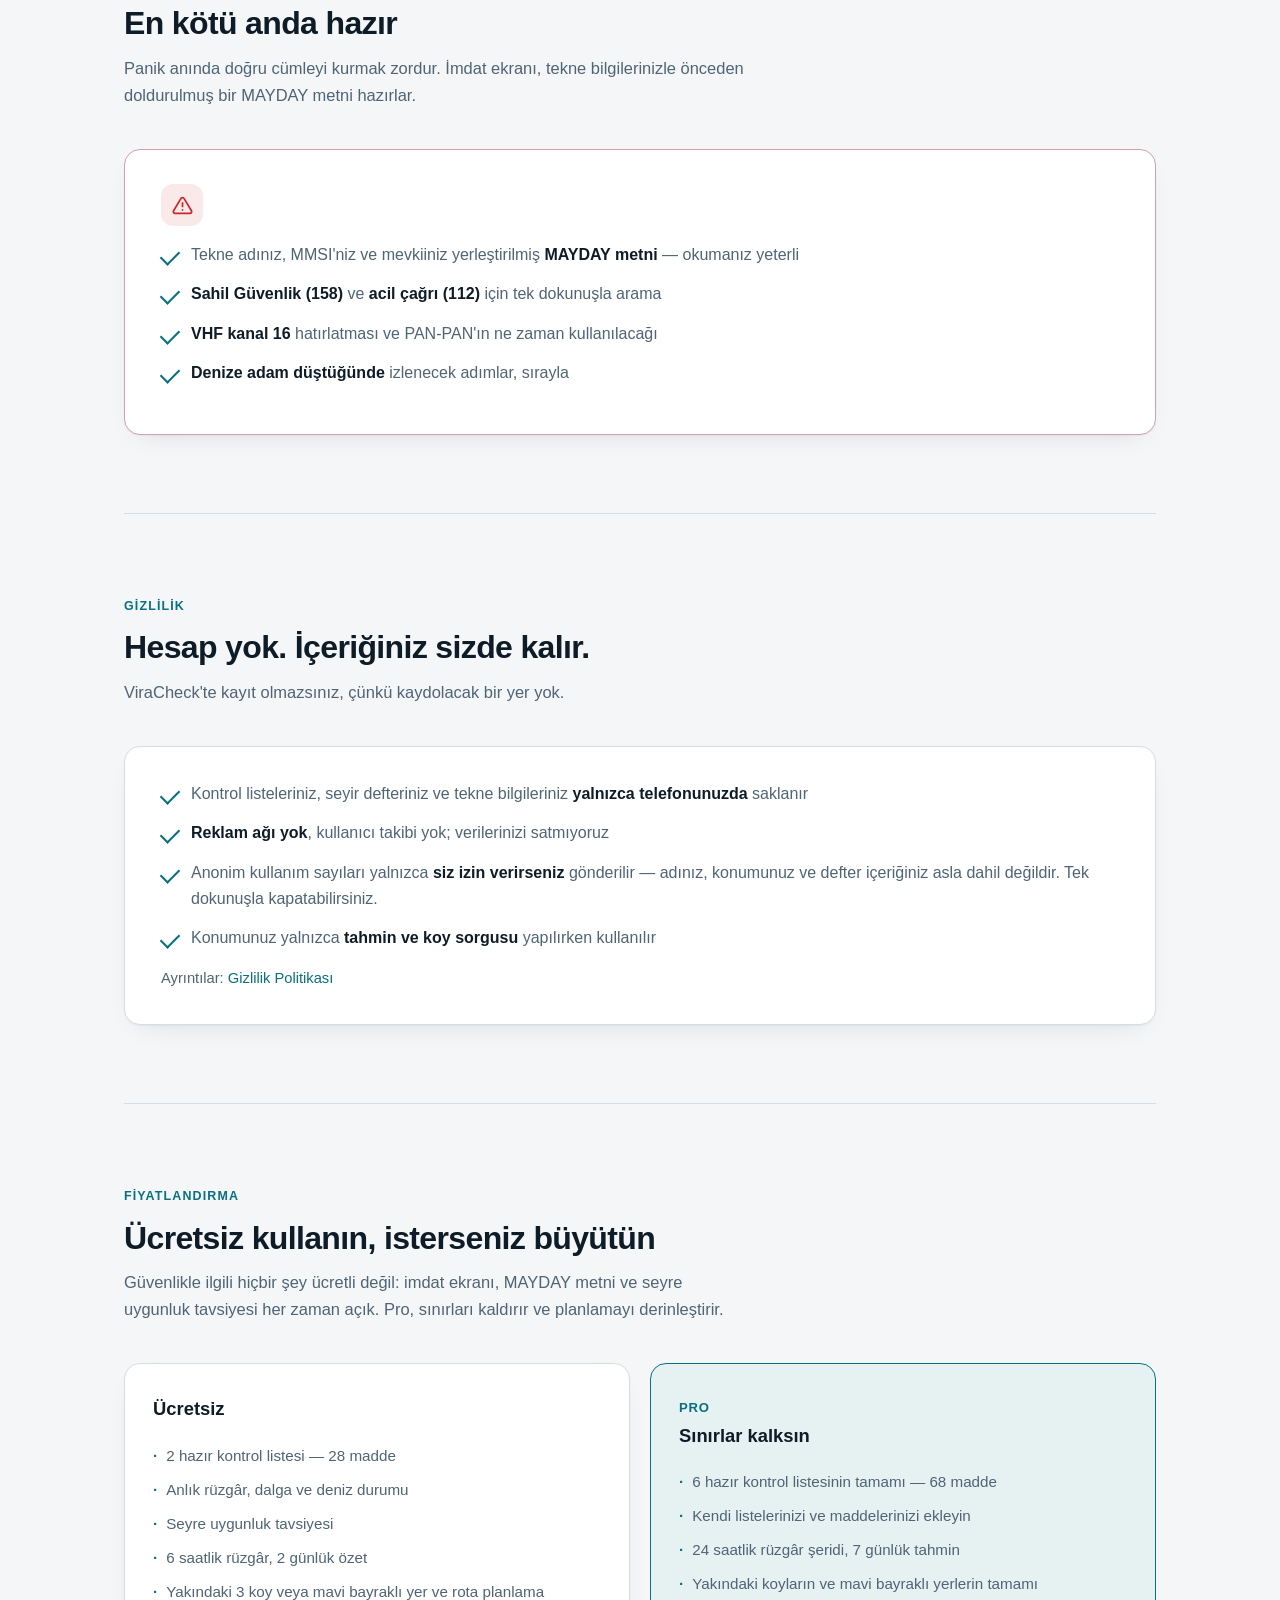
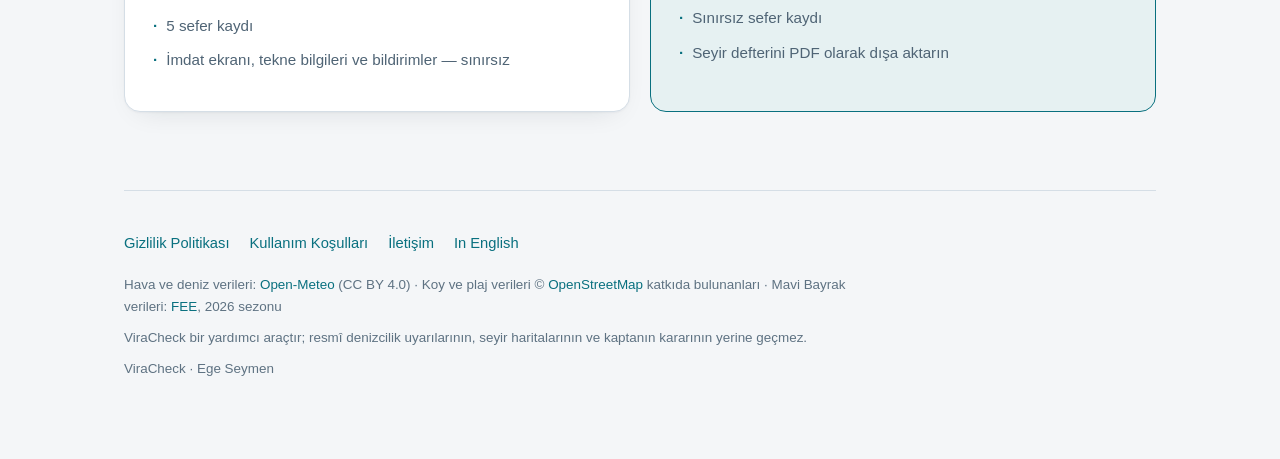
==== commit 3cb0df64: "App Store düğmesi: tam kanonik adres ve cihaz notu Kısa "/app/id…" biçimi macOS ve simülatörde "adre" ====
--- a/index.html
+++ b/index.html
@@ -16,7 +16,7 @@
 <meta property="og:type" content="website">
 <meta property="og:url" content="https://egesey.github.io/viracheck/">
 <meta property="og:image" content="https://egesey.github.io/viracheck/icon.png">
-<link rel="stylesheet" href="site.css?v=5">
+<link rel="stylesheet" href="site.css?v=6">
 </head>
 <body>
 
@@ -36,7 +36,13 @@
         kaydolmadan.
       </p>
       <p class="pill"><span class="dot"></span><b>App Store'da yayında</b> · iPhone ve iPad</p>
-      <p><a class="store-btn" href="https://apps.apple.com/app/id6806044930">App Store'da indir</a></p>
+      <!--
+        Tam kanonik adres (ülke + ad + kimlik) kullanılıyor. Kısa "/app/id…"
+        biçimi macOS'ta App Store uygulamasına devredilince çözülemeyip hata
+        veriyordu; ViraCheck iPhone ve iPad uygulaması, Mac'te listelenmiyor.
+      -->
+      <p><a class="store-btn" href="https://apps.apple.com/tr/app/viracheck/id6806044930" target="_blank" rel="noopener">App Store'da indir</a></p>
+      <p class="store-not">iPhone ve iPad için · iOS 16.4 ve üzeri</p>
 
       <div class="stage">
         <div class="phone side left">
--- a/site.css
+++ b/site.css
@@ -85,6 +85,10 @@
   box-shadow:0 16px 34px -18px rgba(9,112,127,.75);
 }
 .store-btn:hover{filter:brightness(1.08); text-decoration:none}
+/* Masaüstünden bakan ziyaretçi için: bağlantı App Store uygulamasına
+ * devrediliyor ve ViraCheck Mac'te listelenmiyor; hangi cihaz olduğunu
+ * baştan söylemek hata ekranından iyi. */
+.store-not{margin:12px 0 0; font-size:.88rem; color:var(--faint)}
 
 .pill .dot{
   width:8px; height:8px; border-radius:50%; background:var(--accent);
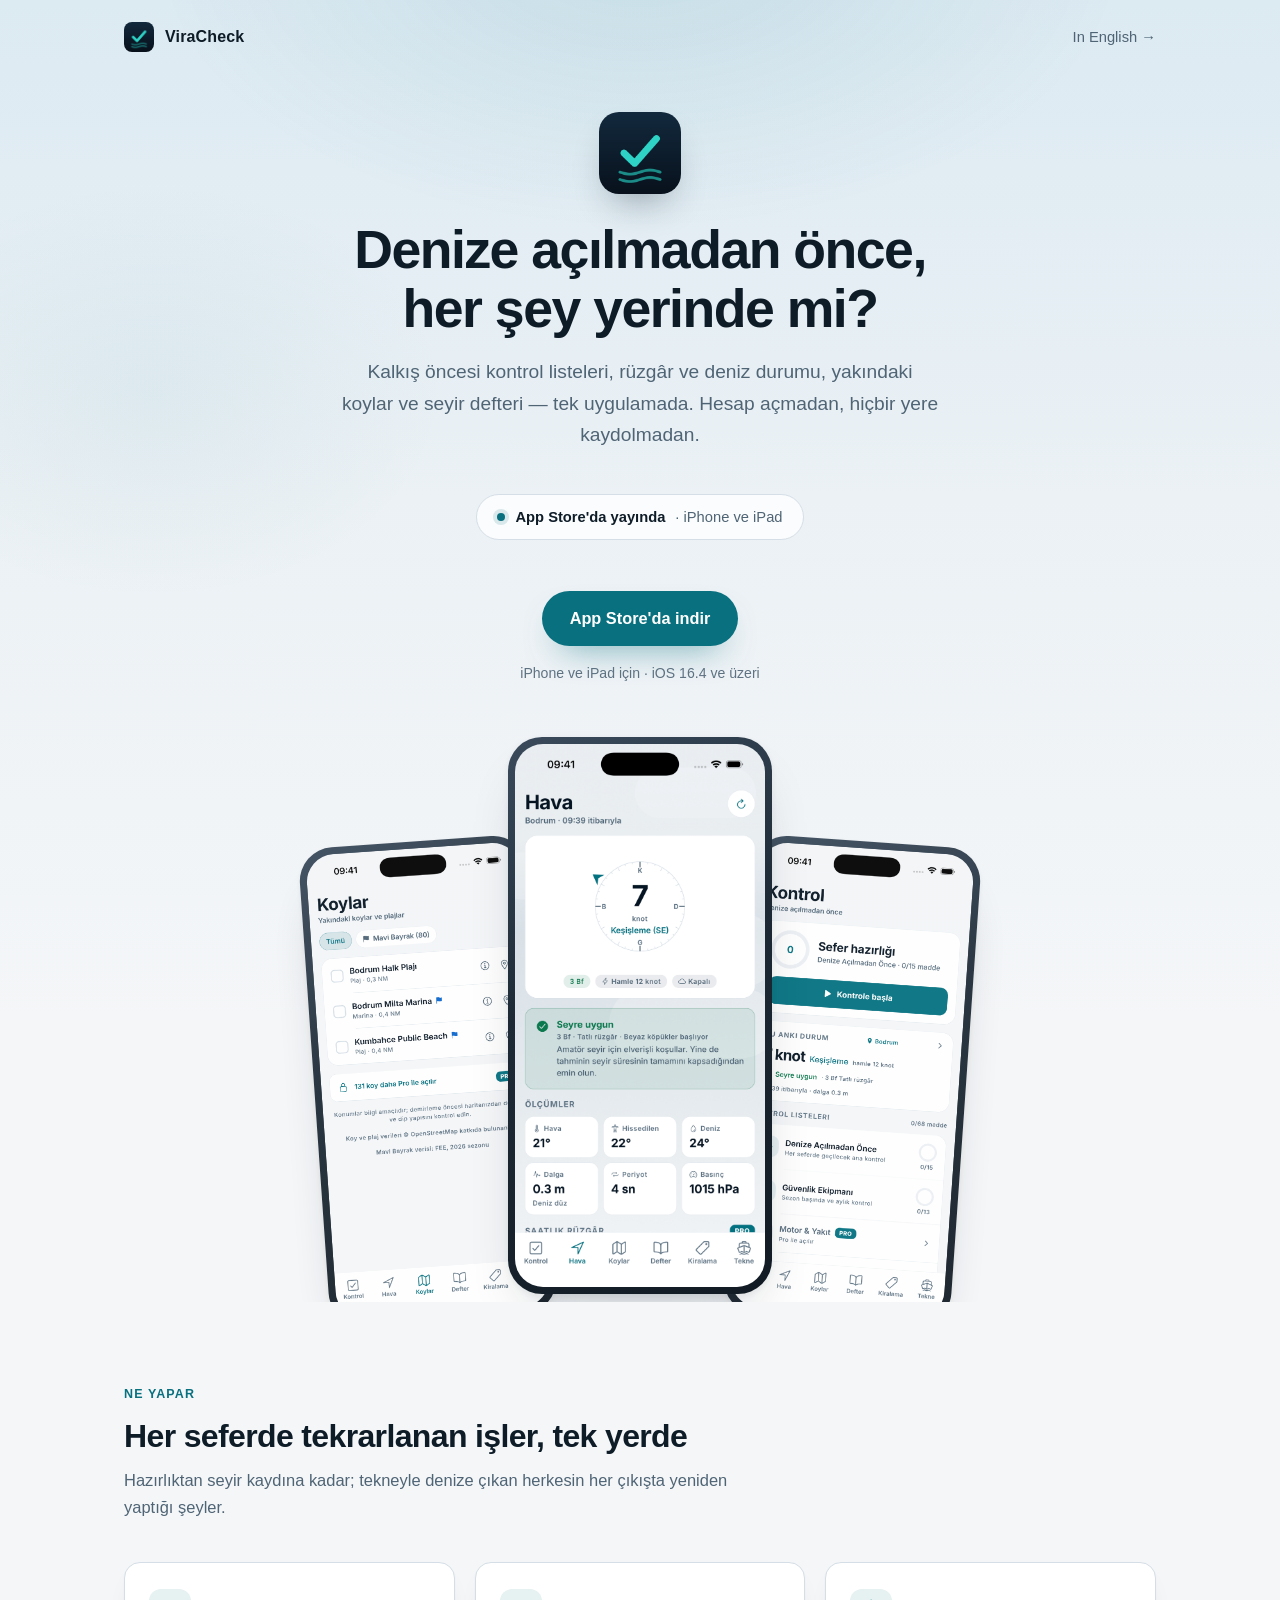
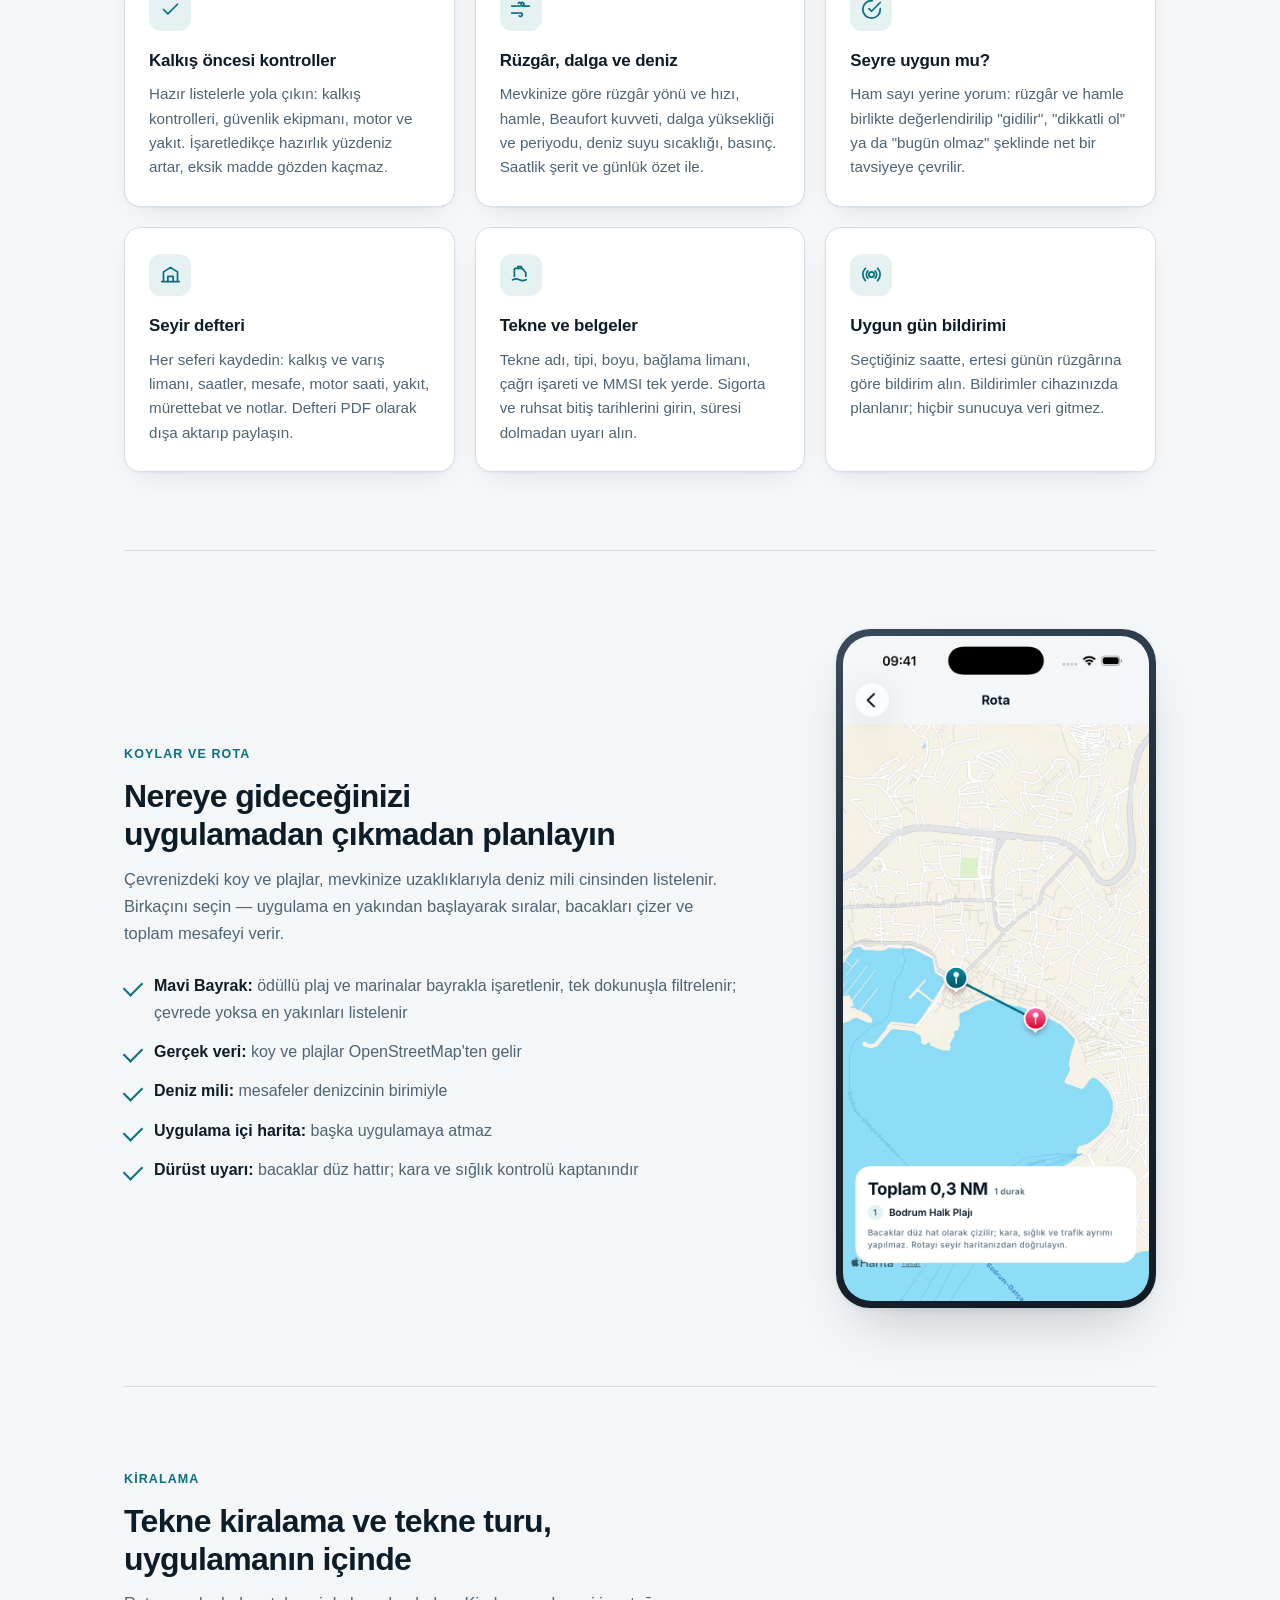
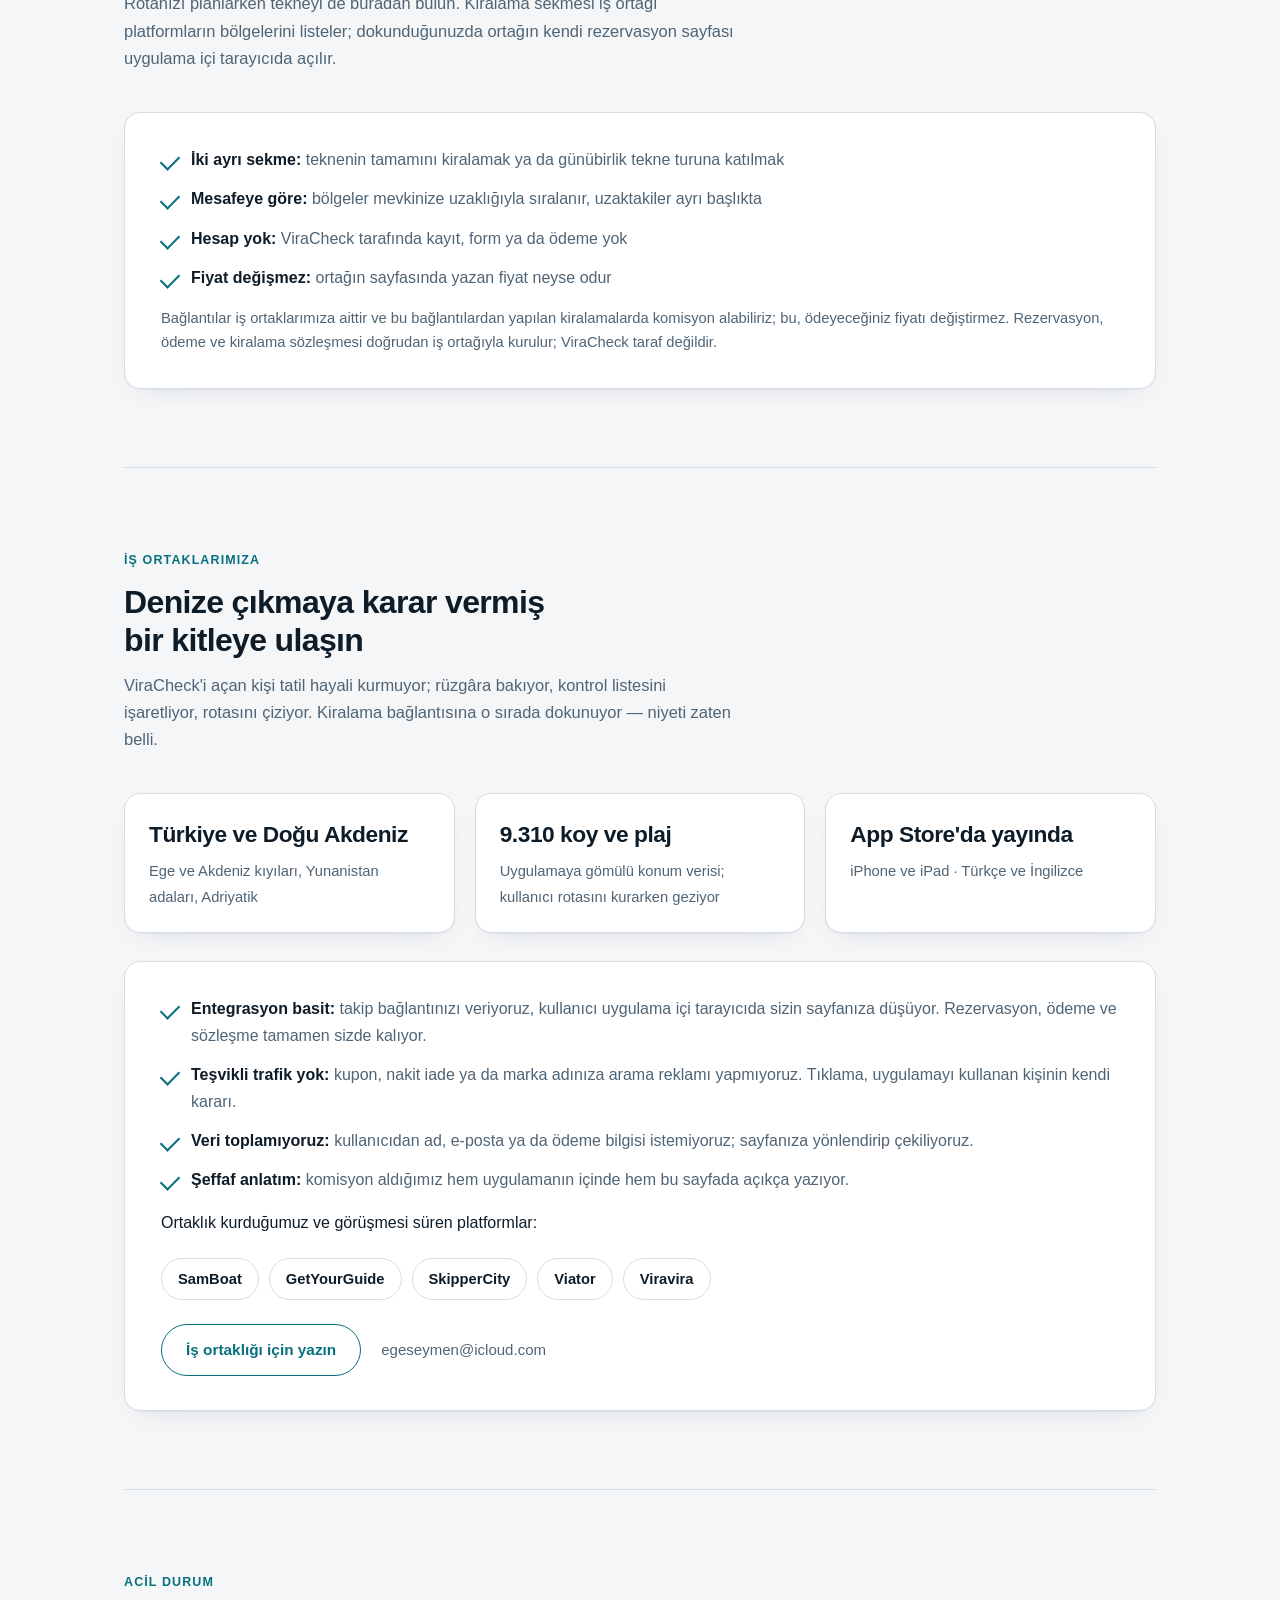
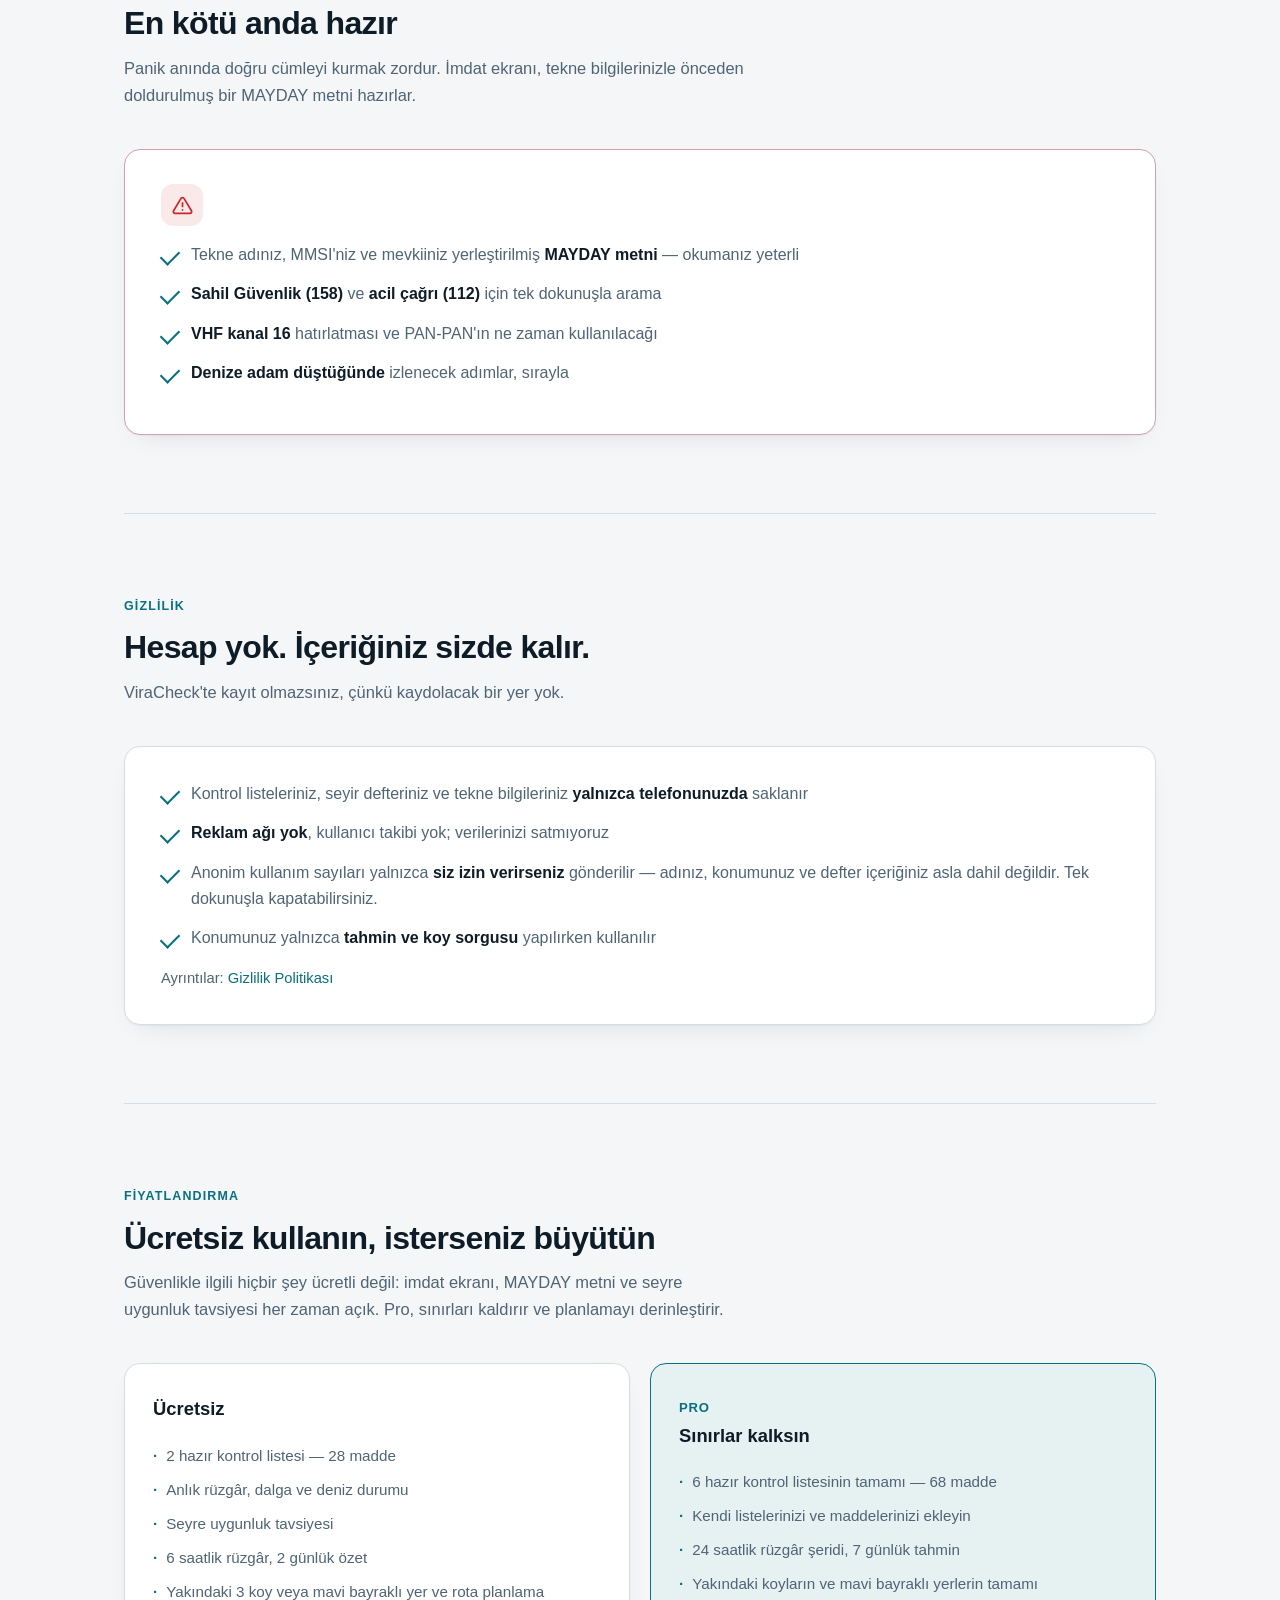
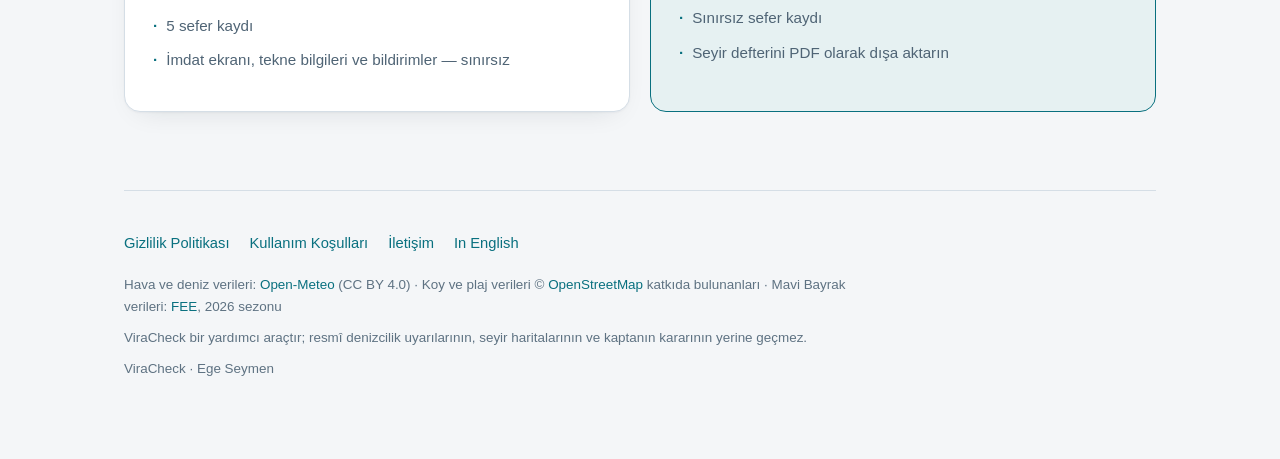
==== commit 117d65b8: "Ortak listesi: SkipperCity eklendi, Boataround çıktı SamBoat'ın Awin programları ve SkipperCity'nin " ====
--- a/index.html
+++ b/index.html
@@ -208,13 +208,13 @@
       <li><strong>Veri toplamıyoruz:</strong> kullanıcıdan ad, e-posta ya da ödeme bilgisi istemiyoruz; sayfanıza yönlendirip çekiliyoruz.</li>
       <li><strong>Şeffaf anlatım:</strong> komisyon aldığımız hem uygulamanın içinde hem bu sayfada açıkça yazıyor.</li>
     </ul>
-    <p style="margin:16px 0 0">Çalıştığımız ve görüştüğümüz platformlar:</p>
+    <p style="margin:16px 0 0">Ortaklık kurduğumuz ve görüşmesi süren platformlar:</p>
     <ul class="brands">
+      <li><b>SamBoat</b></li>
       <li><b>GetYourGuide</b></li>
-      <li><b>SamBoat</b></li>
+      <li><b>SkipperCity</b></li>
+      <li><b>Viator</b></li>
       <li><b>Viravira</b></li>
-      <li><b>Boataround</b></li>
-      <li><b>Viator</b></li>
     </ul>
     <div class="partner-cta">
       <a class="btn-ghost" href="mailto:egeseymen@icloud.com?subject=ViraCheck%20--%20is%20ortakligi">İş ortaklığı için yazın</a>
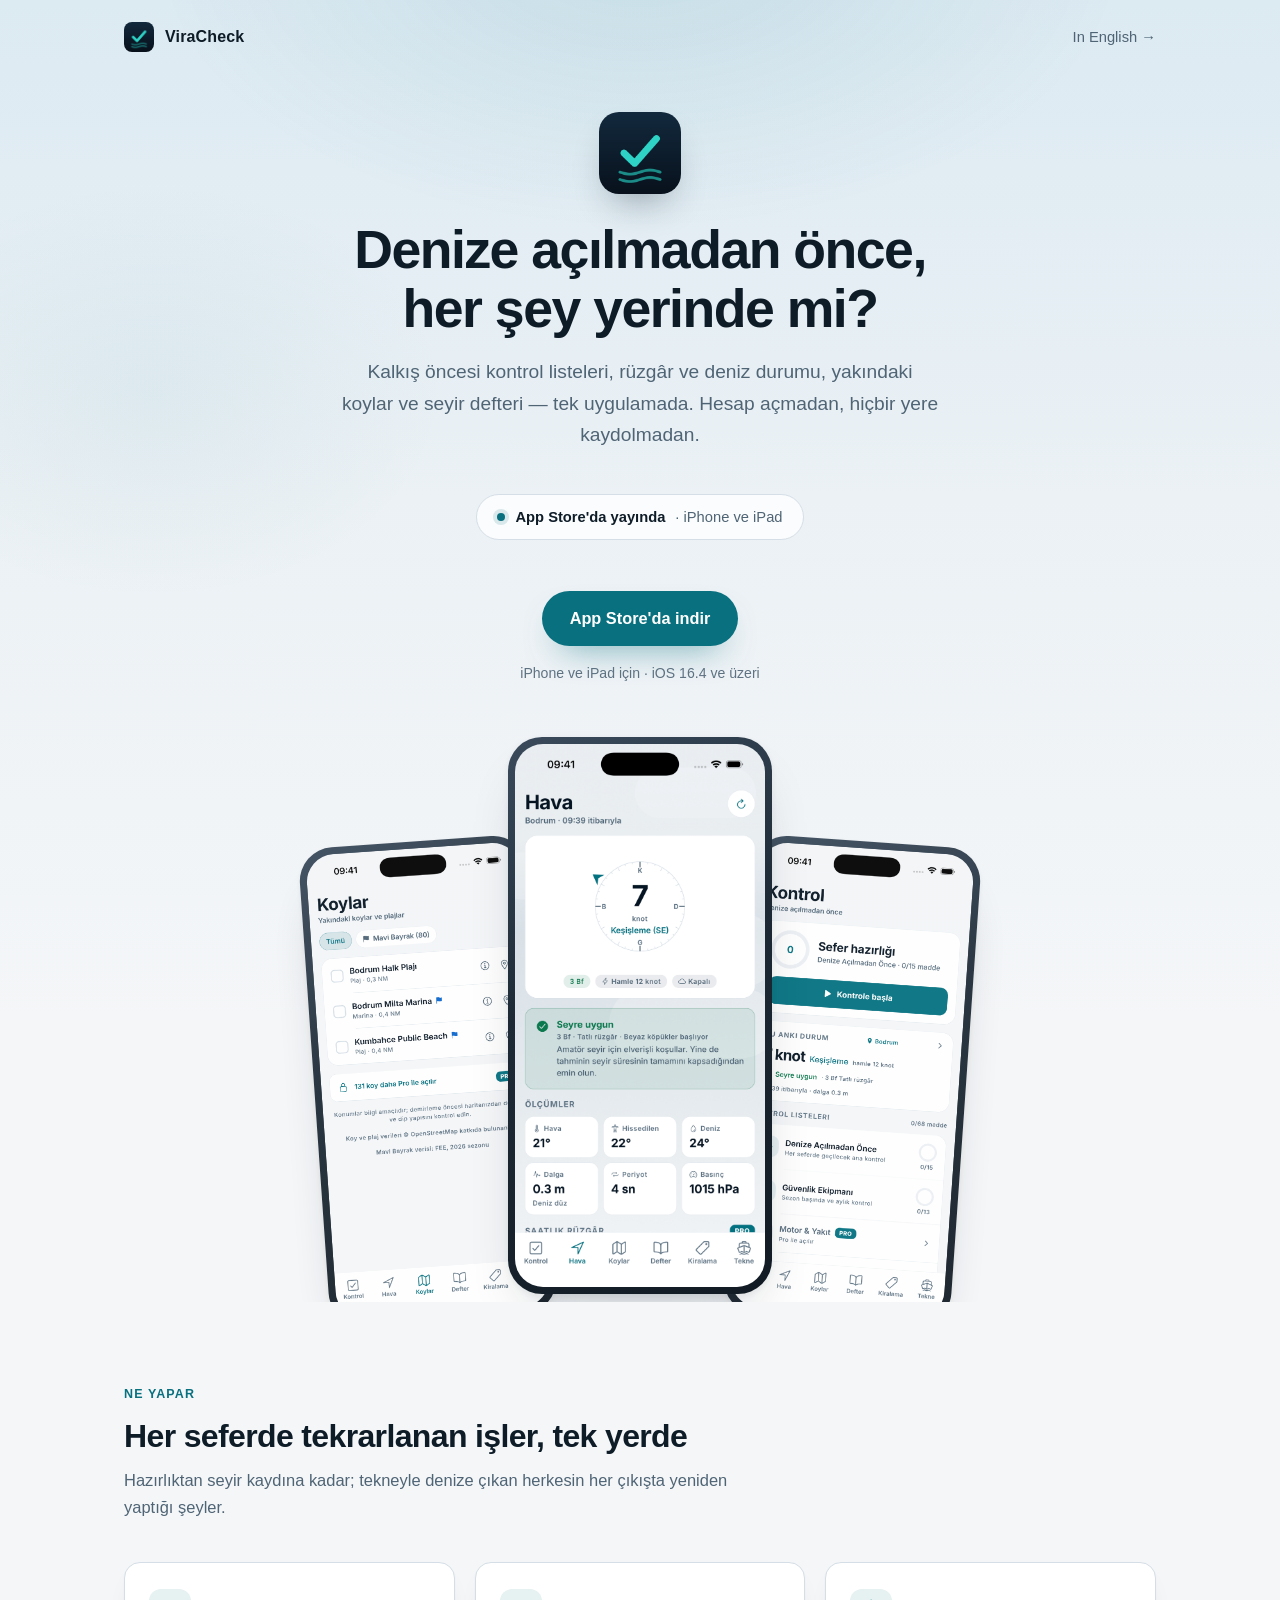
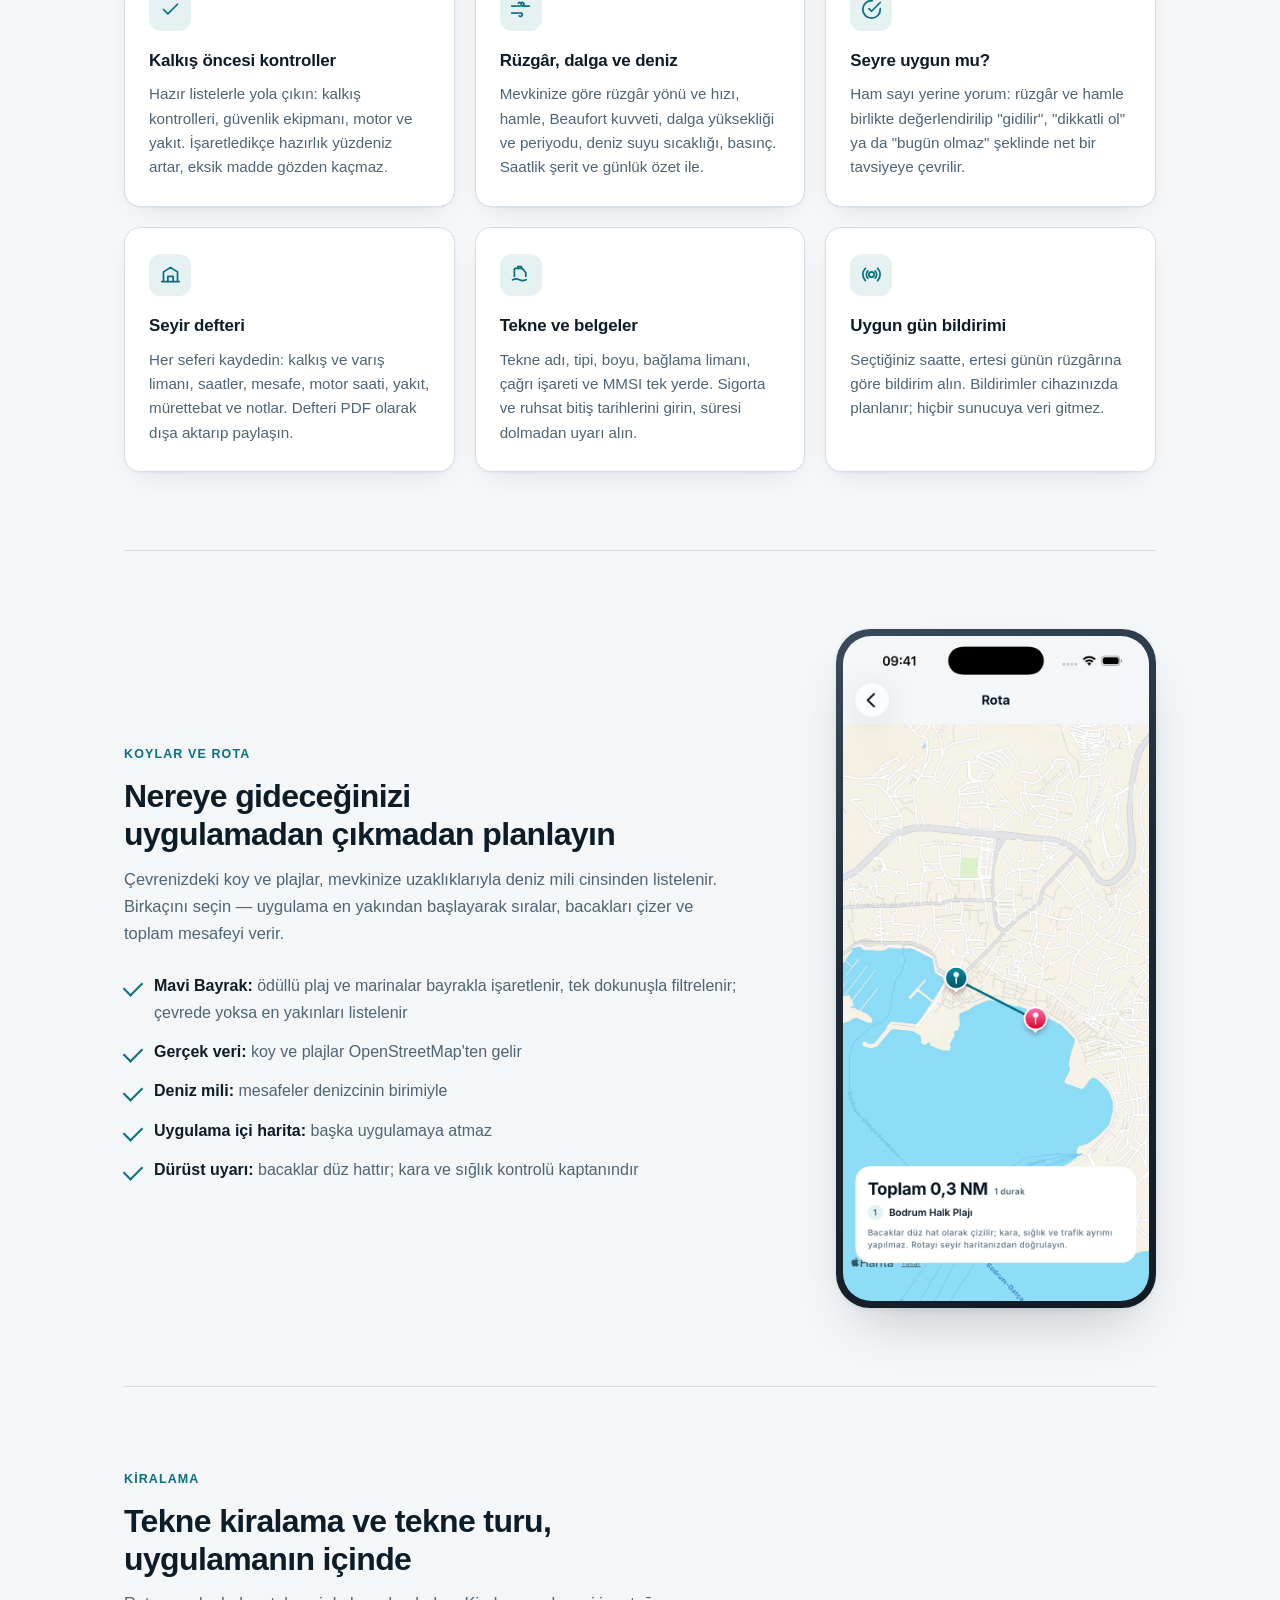
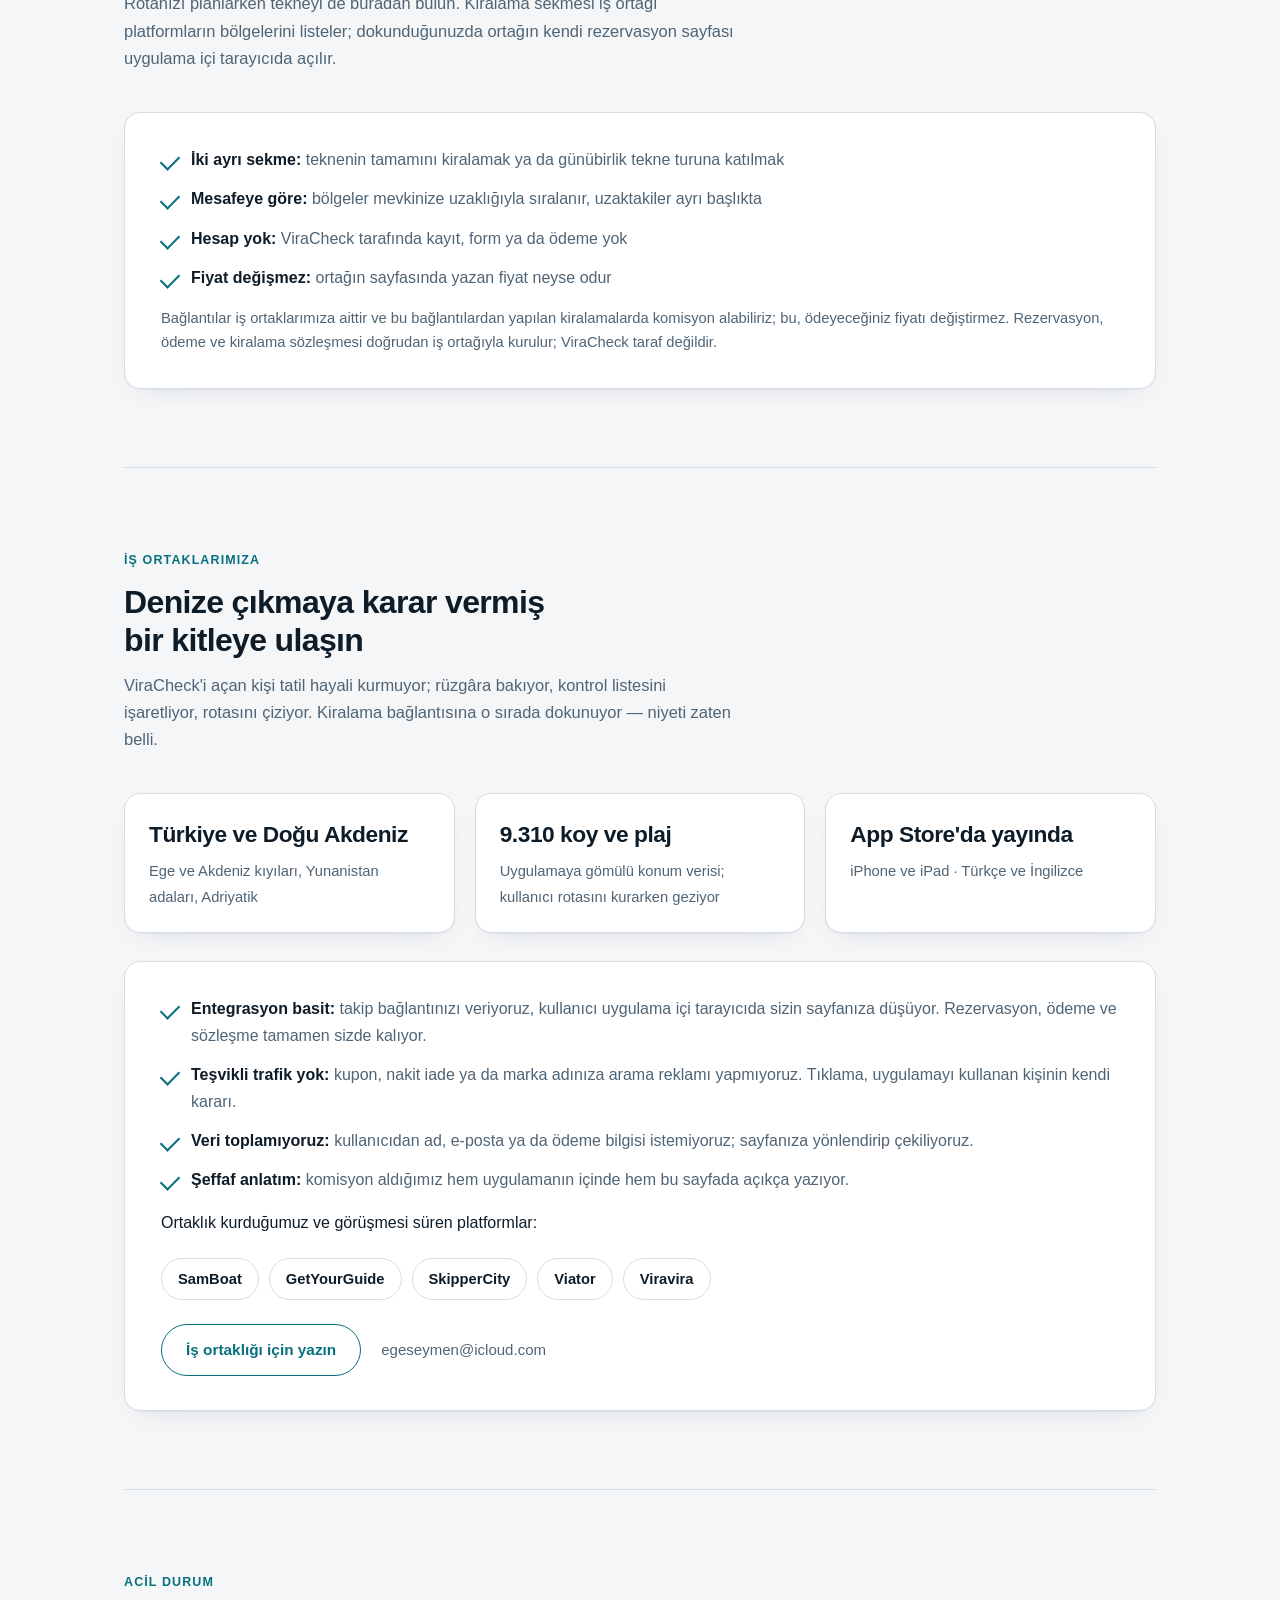
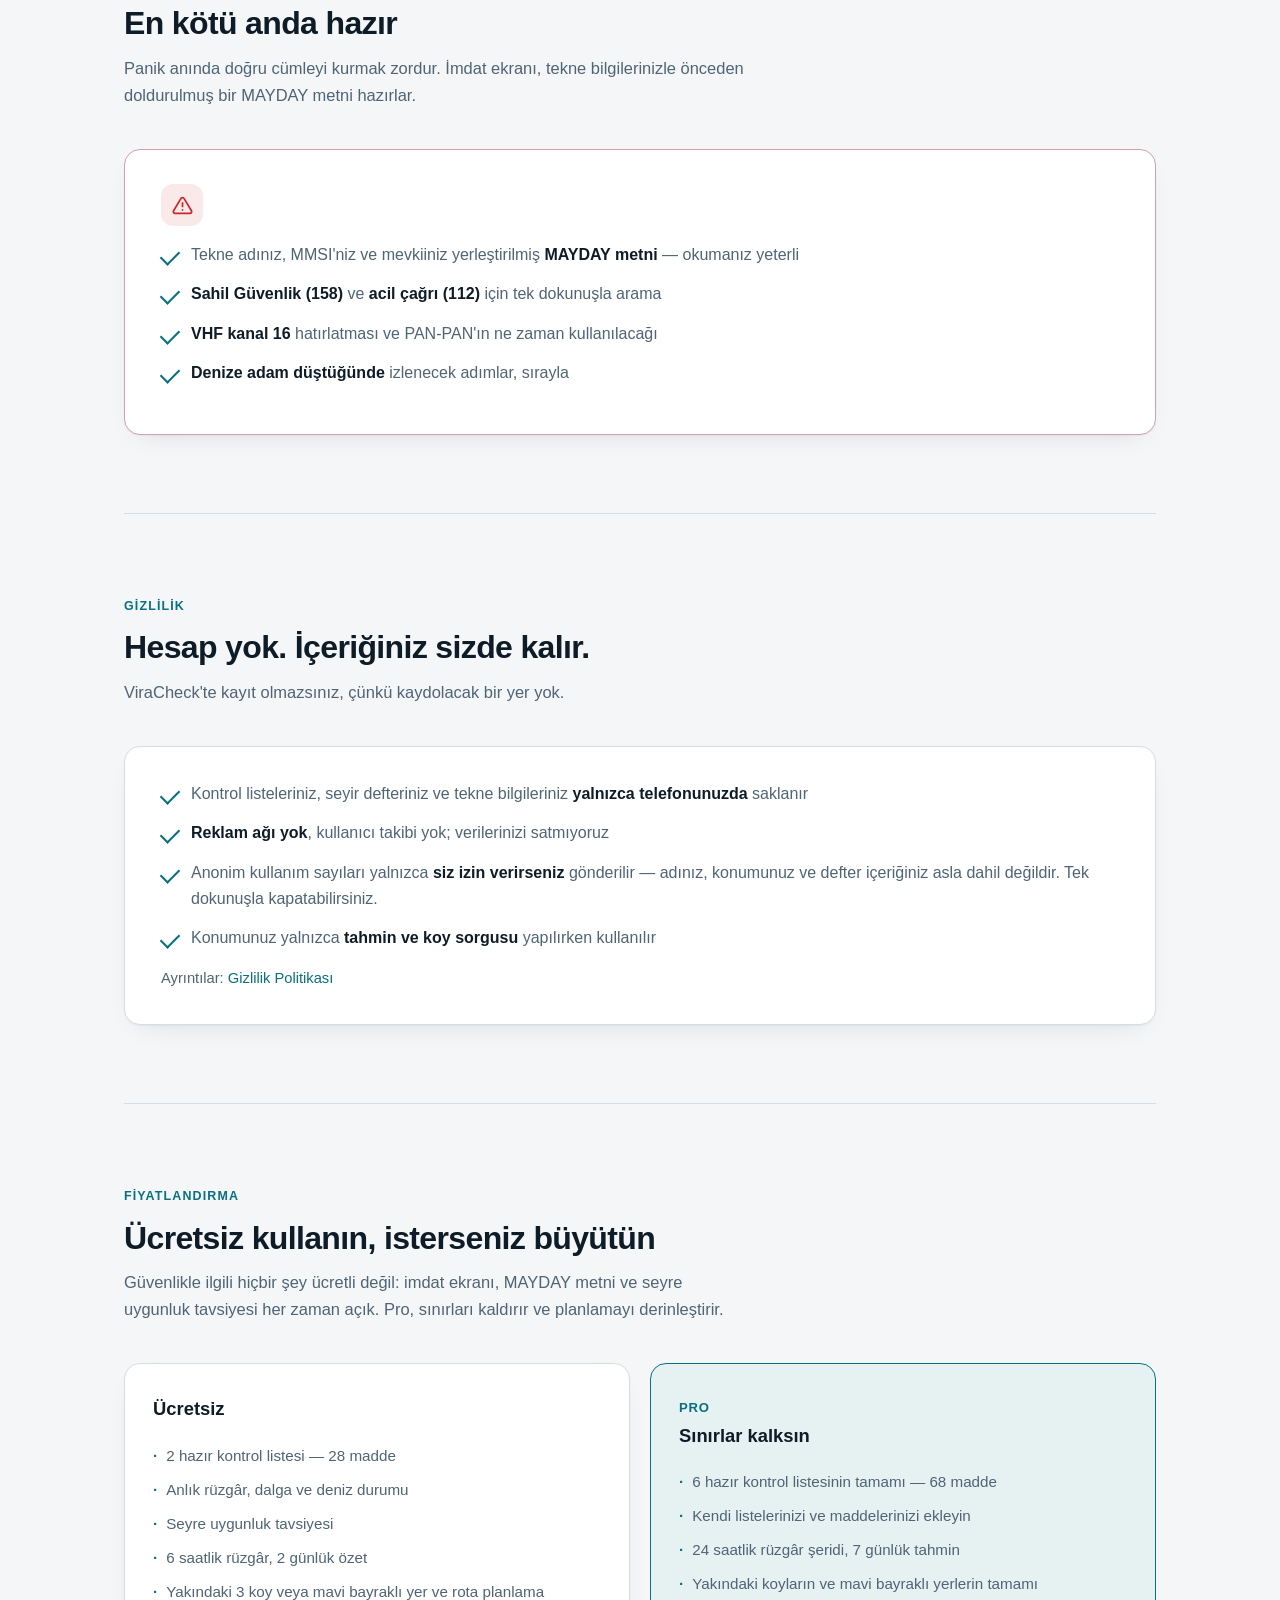
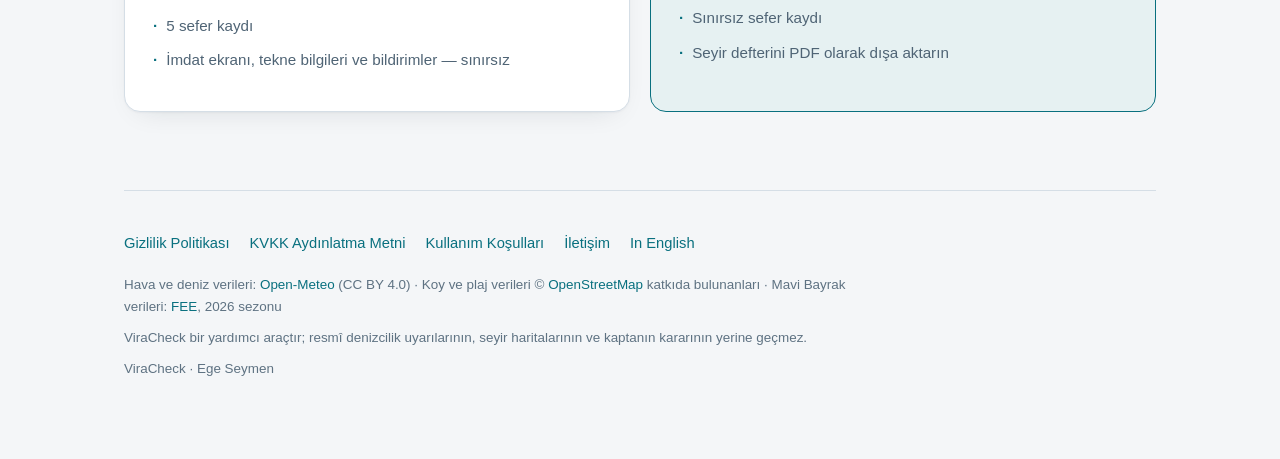
==== commit f3a386a7: "KVKK aydınlatma metni eklendi; gizlilik politikası güncellendi KVKK m.10 ve Aydınlatma Yükümlülüğü T" ====
--- a/index.html
+++ b/index.html
@@ -299,6 +299,7 @@
 <footer>
   <p class="links">
     <a href="privacy-tr.html">Gizlilik Politikası</a>
+    <a href="kvkk-tr.html">KVKK Aydınlatma Metni</a>
     <a href="https://www.apple.com/legal/internet-services/itunes/dev/stdeula/">Kullanım Koşulları</a>
     <a href="mailto:egeseymen@icloud.com">İletişim</a>
     <a href="index-en.html">In English</a>
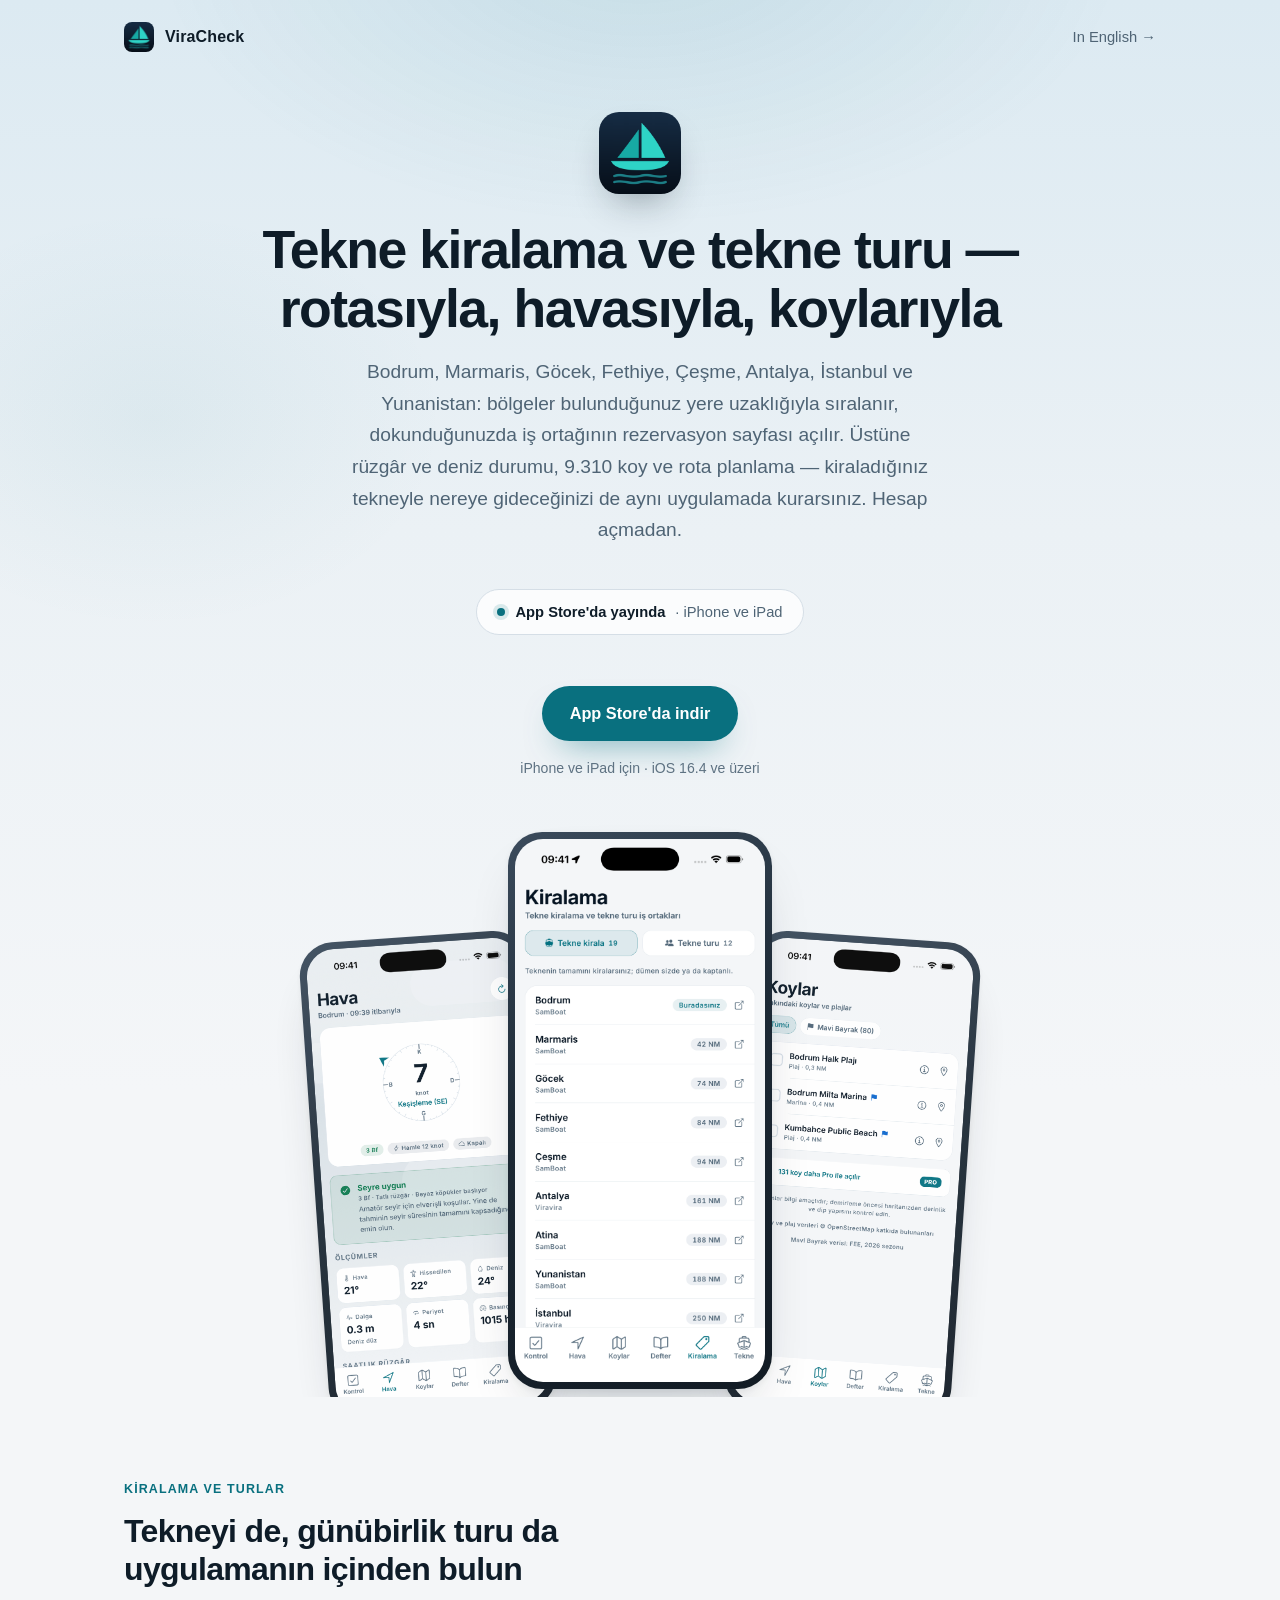
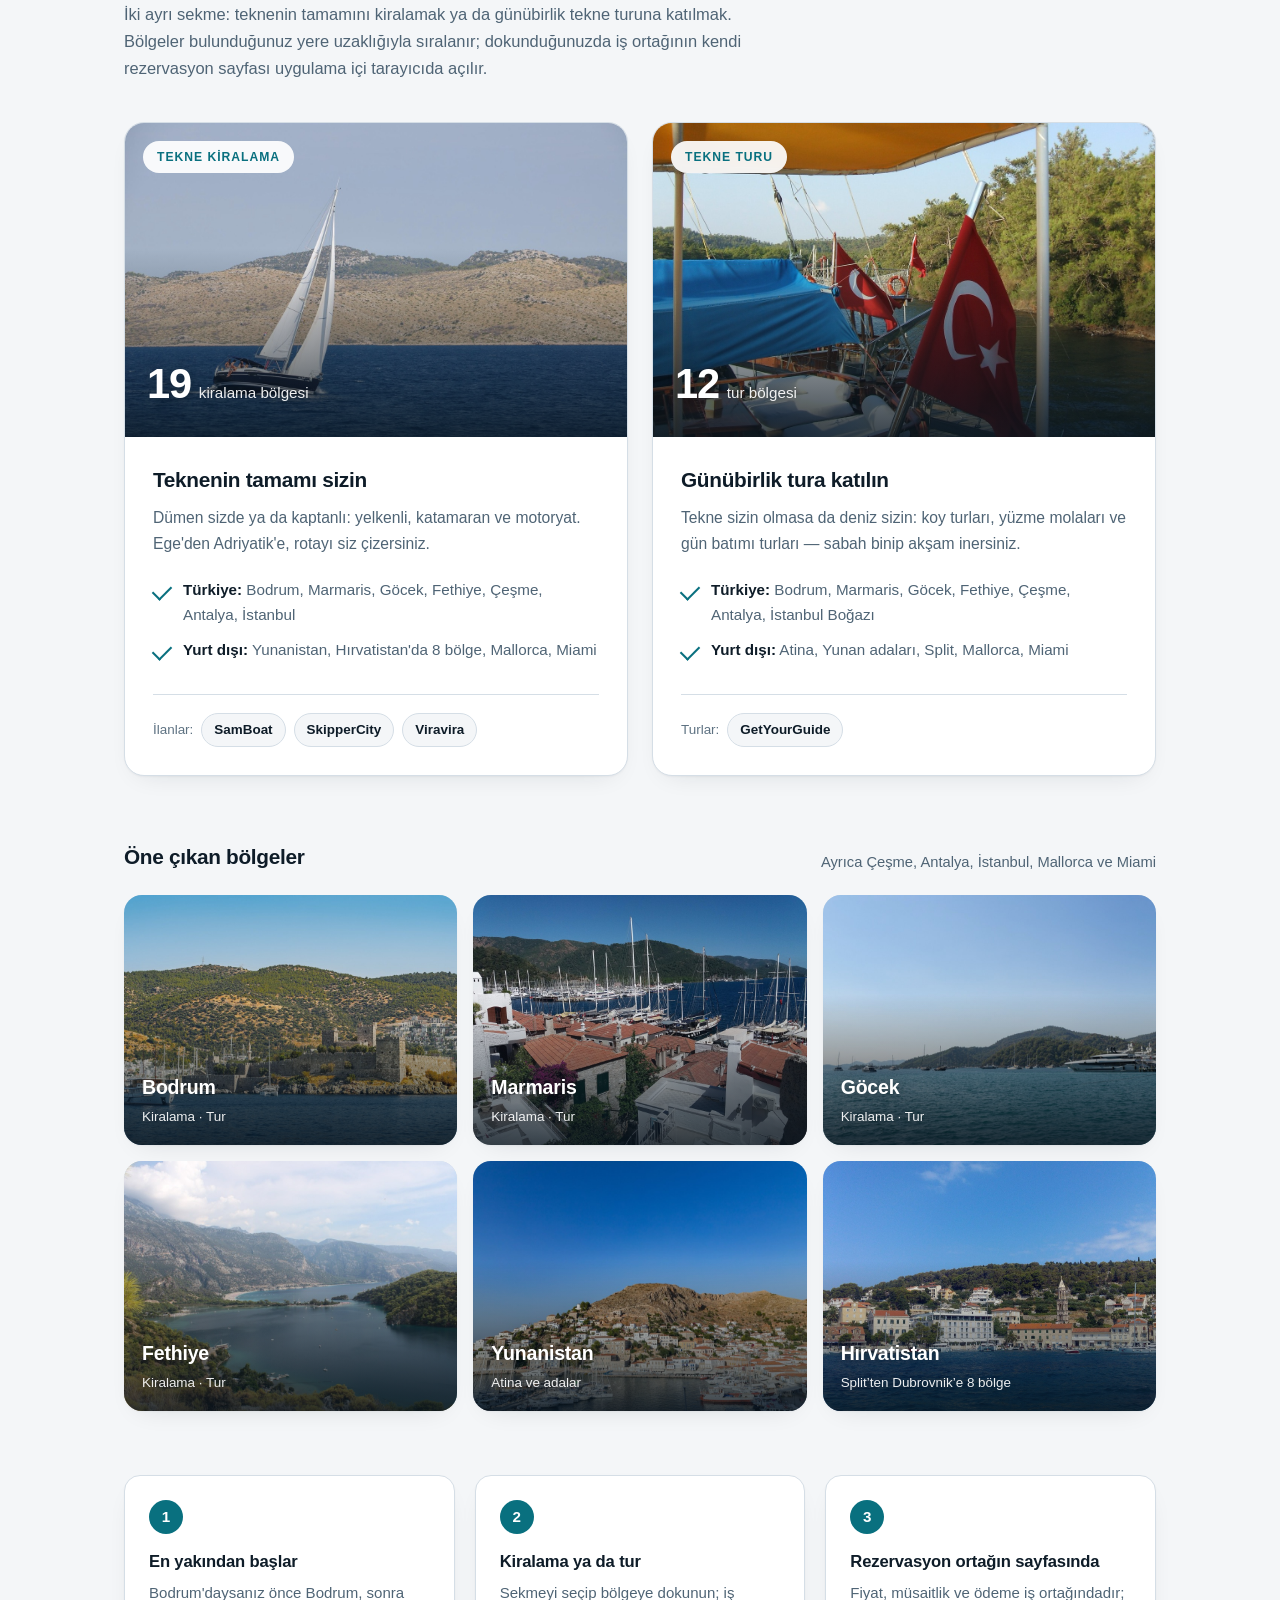
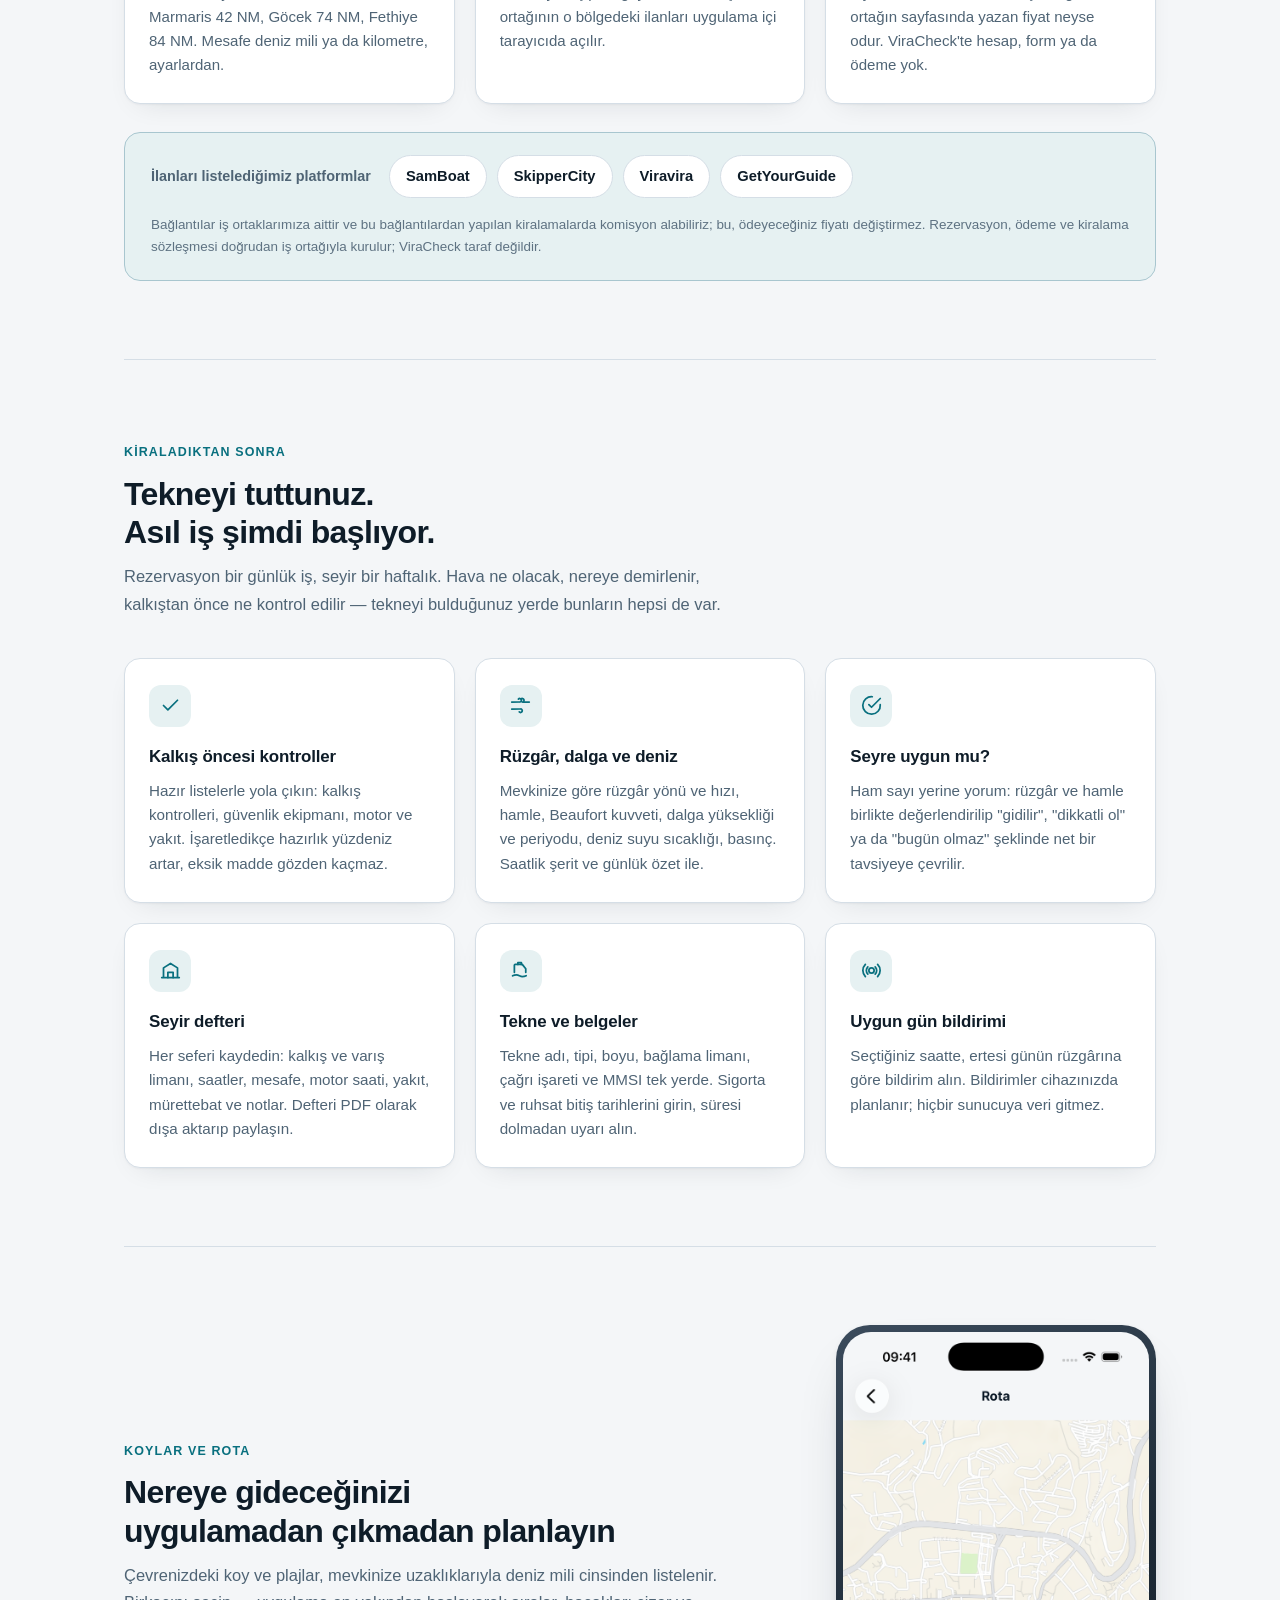
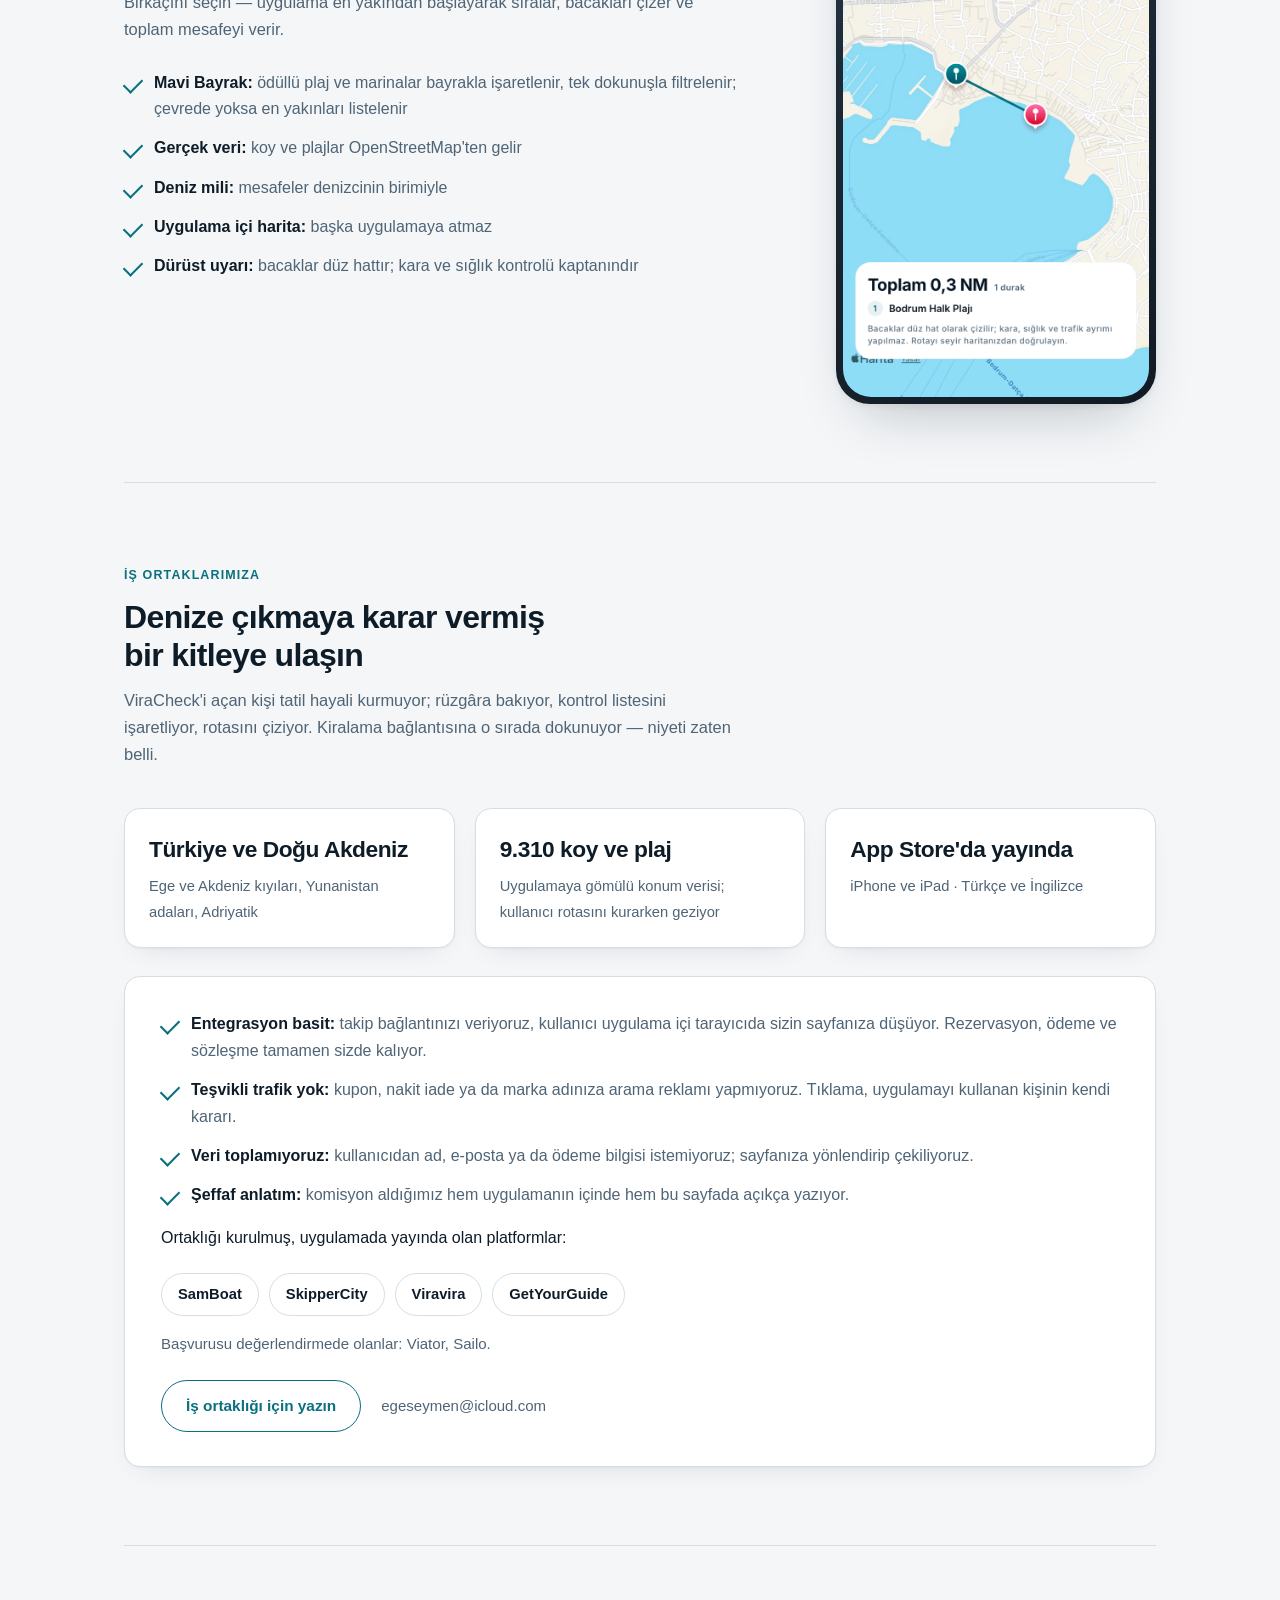
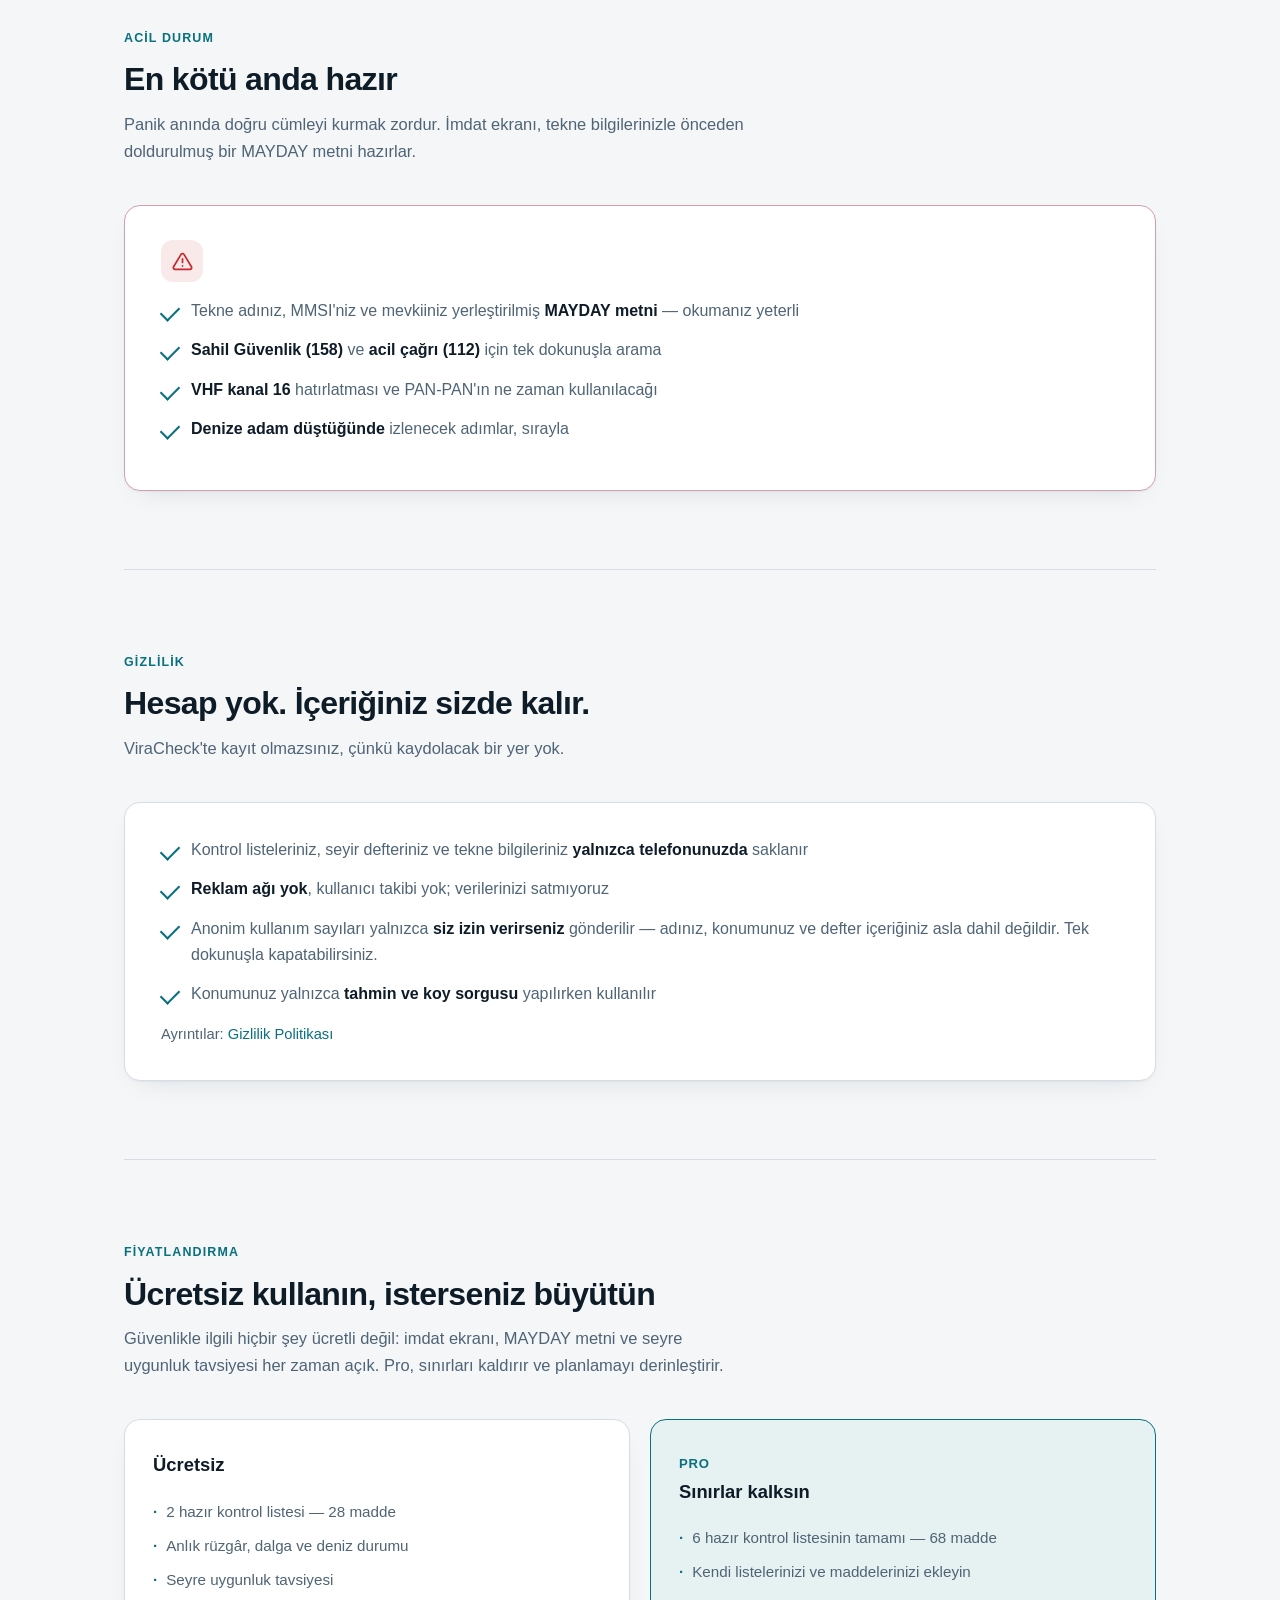
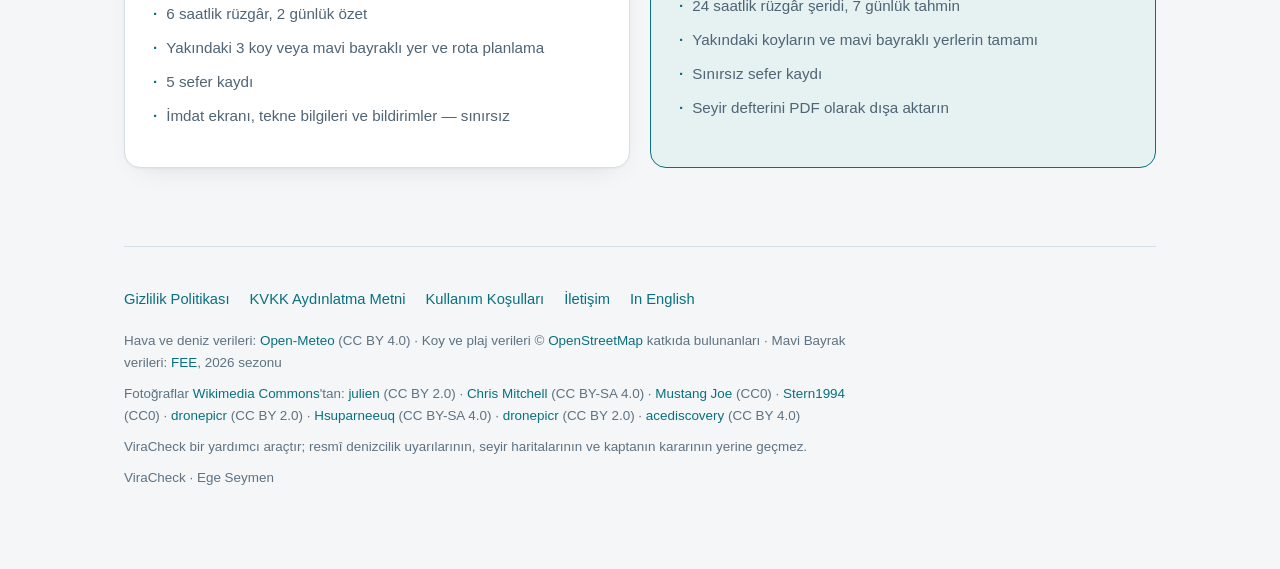
==== commit 293ad38e: "Site kiralama ve turları öne çıkarıyor; bölüm fotoğraflarla yenilendi - Başlık, açıklama ve kahraman" ====
--- a/index.html
+++ b/index.html
@@ -3,20 +3,20 @@
 <head>
 <meta charset="utf-8">
 <meta name="viewport" content="width=device-width, initial-scale=1">
-<title>ViraCheck — Tekne seyir asistanı</title>
-<meta name="description" content="Kalkış öncesi kontrol listeleri, rüzgâr ve deniz durumu, yakındaki koylar, mavi bayraklı yerler ve seyir defteri. Hesap yok — içeriğiniz cihazınızda kalır.">
+<title>ViraCheck — Tekne Kiralama, Tekne Turu ve Seyir Asistanı</title>
+<meta name="description" content="Ege ve Akdeniz'de tekne kiralama ve günübirlik tekne turu — bölgeler bulunduğunuz yere uzaklığıyla sıralanır. Üstüne rüzgâr ve deniz durumu, 9.310 koy, rota planlama ve kontrol listeleri. Hesap yok.">
 <link rel="canonical" href="https://egesey.github.io/viracheck/">
 <link rel="icon" href="favicon.png" type="image/png">
 <link rel="apple-touch-icon" href="icon.png">
 <meta name="theme-color" content="#F4F6F8">
 <!-- Impact iş ortağı ağı site doğrulaması. -->
 <meta name='impact-site-verification' value='7d20c3fe-10fc-4278-ba26-3518eeddc6a9'>
-<meta property="og:title" content="ViraCheck — Tekne seyir asistanı">
-<meta property="og:description" content="Denize açılmadan önce her şey yerinde mi? Kontrol listeleri, hava ve deniz durumu, koylar ve seyir defteri.">
+<meta property="og:title" content="ViraCheck — Tekne Kiralama, Tekne Turu ve Seyir Asistanı">
+<meta property="og:description" content="Tekne kiralayın ya da günübirlik tura çıkın; rotayı, havayı ve koyları aynı uygulamada planlayın.">
 <meta property="og:type" content="website">
 <meta property="og:url" content="https://egesey.github.io/viracheck/">
 <meta property="og:image" content="https://egesey.github.io/viracheck/icon.png">
-<link rel="stylesheet" href="site.css?v=6">
+<link rel="stylesheet" href="site.css?v=7">
 </head>
 <body>
 
@@ -29,11 +29,13 @@
 
     <div class="hero-inner">
       <img class="mark" src="icon.png" alt="ViraCheck uygulama simgesi" width="82" height="82">
-      <h1>Denize açılmadan önce,<br>her şey yerinde mi?</h1>
+      <h1>Tekne kiralama ve tekne turu —<br>rotasıyla, havasıyla, koylarıyla</h1>
       <p class="lead">
-        Kalkış öncesi kontrol listeleri, rüzgâr ve deniz durumu, yakındaki
-        koylar ve seyir defteri — tek uygulamada. Hesap açmadan, hiçbir yere
-        kaydolmadan.
+        Bodrum, Marmaris, Göcek, Fethiye, Çeşme, Antalya, İstanbul ve Yunanistan:
+        bölgeler bulunduğunuz yere uzaklığıyla sıralanır, dokunduğunuzda iş
+        ortağının rezervasyon sayfası açılır. Üstüne rüzgâr ve deniz durumu,
+        9.310 koy ve rota planlama — kiraladığınız tekneyle nereye gideceğinizi
+        de aynı uygulamada kurarsınız. Hesap açmadan.
       </p>
       <p class="pill"><span class="dot"></span><b>App Store'da yayında</b> · iPhone ve iPad</p>
       <!--
@@ -44,16 +46,21 @@
       <p><a class="store-btn" href="https://apps.apple.com/tr/app/viracheck/id6806044930" target="_blank" rel="noopener">App Store'da indir</a></p>
       <p class="store-not">iPhone ve iPad için · iOS 16.4 ve üzeri</p>
 
+      <!--
+        Ortadaki telefon sayfanın vaadini taşıyor. Kiralama asıl gelir kaynağı
+        olduğu için merkeze o alındı; hava ve koylar yanlarda, uygulamanın
+        kiralamadan sonrasını da çözdüğünü gösteriyor.
+      -->
       <div class="stage">
         <div class="phone side left">
+          <img src="screens/tr/hava.png" alt="Hava ekranı: rüzgâr gülü, Beaufort kuvveti ve deniz durumu" width="720" height="1565">
+        </div>
+        <div class="phone center">
+          <img src="screens/tr/kiralama.png" alt="Kiralama ekranı: Bodrum, Marmaris, Göcek ve Fethiye bölgeleri, mevkiye uzaklıklarıyla" width="720" height="1565">
+        </div>
+        <div class="phone side right">
           <img src="screens/tr/koylar.png?v=2" alt="Koylar ekranı: yakındaki koy, plaj ve mavi bayraklı marinalar, mesafeleriyle" width="720" height="1565">
         </div>
-        <div class="phone center">
-          <img src="screens/tr/hava.png" alt="Hava ekranı: rüzgâr gülü, Beaufort kuvveti ve deniz durumu" width="720" height="1565">
-        </div>
-        <div class="phone side right">
-          <img src="screens/tr/kontrol.png" alt="Kontroller ekranı: sefere hazırlık yüzdesi ve kontrol listeleri" width="720" height="1565">
-        </div>
       </div>
     </div>
   </div>
@@ -61,12 +68,123 @@
 
 <div class="wrap">
 
+<section id="kiralama">
+  <p class="eyebrow">Kiralama ve turlar</p>
+  <h2>Tekneyi de, günübirlik turu da<br>uygulamanın içinden bulun</h2>
+  <p class="sub">
+    İki ayrı sekme: teknenin tamamını kiralamak ya da günübirlik tekne turuna
+    katılmak. Bölgeler bulunduğunuz yere uzaklığıyla sıralanır; dokunduğunuzda
+    iş ortağının kendi rezervasyon sayfası uygulama içi tarayıcıda açılır.
+  </p>
+
+  <div class="offers">
+    <article class="offer">
+      <div class="offer-media">
+        <img src="img/kiralama-yelken.jpg" alt="Kornati takımadalarında yelken açmış bir yat" width="1400" height="929" loading="lazy">
+        <span class="offer-tag">Tekne kiralama</span>
+        <p class="offer-count"><b>19</b><span>kiralama bölgesi</span></p>
+      </div>
+      <div class="offer-body">
+        <h3>Teknenin tamamı sizin</h3>
+        <p>Dümen sizde ya da kaptanlı: yelkenli, katamaran ve motoryat. Ege'den Adriyatik'e, rotayı siz çizersiniz.</p>
+        <ul class="checks">
+          <li><strong>Türkiye:</strong> Bodrum, Marmaris, Göcek, Fethiye, Çeşme, Antalya, İstanbul</li>
+          <li><strong>Yurt dışı:</strong> Yunanistan, Hırvatistan'da 8 bölge, Mallorca, Miami</li>
+        </ul>
+        <div class="offer-partners"><span>İlanlar:</span><span class="chip">SamBoat</span><span class="chip">SkipperCity</span><span class="chip">Viravira</span></div>
+      </div>
+    </article>
+
+    <article class="offer">
+      <div class="offer-media">
+        <img src="img/kiralama-gulet.jpg" alt="Bodrum'da bir guletin güvertesi, Türk bayrakları ve gölgelik" width="1200" height="900" loading="lazy">
+        <span class="offer-tag">Tekne turu</span>
+        <p class="offer-count"><b>12</b><span>tur bölgesi</span></p>
+      </div>
+      <div class="offer-body">
+        <h3>Günübirlik tura katılın</h3>
+        <p>Tekne sizin olmasa da deniz sizin: koy turları, yüzme molaları ve gün batımı turları — sabah binip akşam inersiniz.</p>
+        <ul class="checks">
+          <li><strong>Türkiye:</strong> Bodrum, Marmaris, Göcek, Fethiye, Çeşme, Antalya, İstanbul Boğazı</li>
+          <li><strong>Yurt dışı:</strong> Atina, Yunan adaları, Split, Mallorca, Miami</li>
+        </ul>
+        <div class="offer-partners"><span>Turlar:</span><span class="chip">GetYourGuide</span></div>
+      </div>
+    </article>
+  </div>
+
+  <div class="regions-head">
+    <h3>Öne çıkan bölgeler</h3>
+    <p>Ayrıca Çeşme, Antalya, İstanbul, Mallorca ve Miami</p>
+  </div>
+  <div class="region-grid">
+    <figure class="region">
+      <img src="img/bolge-bodrum.jpg" alt="Bodrum Kalesi ve limanı" width="1000" height="667" loading="lazy">
+      <figcaption><b>Bodrum</b><span>Kiralama · Tur</span></figcaption>
+    </figure>
+    <figure class="region">
+      <img src="img/bolge-marmaris.jpg" alt="Marmaris marinasına yukarıdan bakış" width="1000" height="750" loading="lazy">
+      <figcaption><b>Marmaris</b><span>Kiralama · Tur</span></figcaption>
+    </figure>
+    <figure class="region">
+      <img src="img/bolge-gocek.jpg" alt="Göcek Körfezi'nde demirli yatlar" width="1000" height="666" loading="lazy">
+      <figcaption><b>Göcek</b><span>Kiralama · Tur</span></figcaption>
+    </figure>
+    <figure class="region">
+      <img src="img/bolge-fethiye.jpg" alt="Fethiye Ölüdeniz lagünü" width="1000" height="666" loading="lazy">
+      <figcaption><b>Fethiye</b><span>Kiralama · Tur</span></figcaption>
+    </figure>
+    <figure class="region">
+      <img src="img/bolge-yunanistan.jpg" alt="Yunanistan, Hydra adasının limanı" width="1000" height="666" loading="lazy">
+      <figcaption><b>Yunanistan</b><span>Atina ve adalar</span></figcaption>
+    </figure>
+    <figure class="region">
+      <img src="img/bolge-hirvatistan.jpg" alt="Hırvatistan, limandan Hvar kasabası" width="1000" height="750" loading="lazy">
+      <figcaption><b>Hırvatistan</b><span>Split’ten Dubrovnik’e 8 bölge</span></figcaption>
+    </figure>
+  </div>
+
+  <div class="steps">
+    <div class="step">
+      <div class="step-no">1</div>
+      <h4>En yakından başlar</h4>
+      <p>Bodrum'daysanız önce Bodrum, sonra Marmaris 42 NM, Göcek 74 NM, Fethiye 84 NM. Mesafe deniz mili ya da kilometre, ayarlardan.</p>
+    </div>
+    <div class="step">
+      <div class="step-no">2</div>
+      <h4>Kiralama ya da tur</h4>
+      <p>Sekmeyi seçip bölgeye dokunun; iş ortağının o bölgedeki ilanları uygulama içi tarayıcıda açılır.</p>
+    </div>
+    <div class="step">
+      <div class="step-no">3</div>
+      <h4>Rezervasyon ortağın sayfasında</h4>
+      <p>Fiyat, müsaitlik ve ödeme iş ortağındadır; ortağın sayfasında yazan fiyat neyse odur. ViraCheck'te hesap, form ya da ödeme yok.</p>
+    </div>
+  </div>
+
+  <div class="partner-strip">
+    <span>İlanları listelediğimiz platformlar</span>
+    <ul class="brands">
+      <li><b>SamBoat</b></li>
+      <li><b>SkipperCity</b></li>
+      <li><b>Viravira</b></li>
+      <li><b>GetYourGuide</b></li>
+    </ul>
+    <p class="fine">
+      Bağlantılar iş ortaklarımıza aittir ve bu bağlantılardan yapılan kiralamalarda
+      komisyon alabiliriz; bu, ödeyeceğiniz fiyatı değiştirmez. Rezervasyon, ödeme ve
+      kiralama sözleşmesi doğrudan iş ortağıyla kurulur; ViraCheck taraf değildir.
+    </p>
+  </div>
+</section>
+
 <section id="ozellikler">
-  <p class="eyebrow">Ne yapar</p>
-  <h2>Her seferde tekrarlanan işler, tek yerde</h2>
-  <p class="sub">
-    Hazırlıktan seyir kaydına kadar; tekneyle denize çıkan herkesin her çıkışta
-    yeniden yaptığı şeyler.
+  <p class="eyebrow">Kiraladıktan sonra</p>
+  <h2>Tekneyi tuttunuz.<br>Asıl iş şimdi başlıyor.</h2>
+  <p class="sub">
+    Rezervasyon bir günlük iş, seyir bir haftalık. Hava ne olacak, nereye
+    demirlenir, kalkıştan önce ne kontrol edilir — tekneyi bulduğunuz yerde
+    bunların hepsi de var.
   </p>
 
   <div class="grid">
@@ -154,28 +272,6 @@
   </div>
 </section>
 
-<section id="kiralama">
-  <p class="eyebrow">Kiralama</p>
-  <h2>Tekne kiralama ve tekne turu,<br>uygulamanın içinde</h2>
-  <p class="sub">
-    Rotanızı planlarken tekneyi de buradan bulun. Kiralama sekmesi iş ortağı
-    platformların bölgelerini listeler; dokunduğunuzda ortağın kendi rezervasyon
-    sayfası uygulama içi tarayıcıda açılır.
-  </p>
-  <div class="panel">
-    <ul class="checks" style="margin-top:0">
-      <li><strong>İki ayrı sekme:</strong> teknenin tamamını kiralamak ya da günübirlik tekne turuna katılmak</li>
-      <li><strong>Mesafeye göre:</strong> bölgeler mevkinize uzaklığıyla sıralanır, uzaktakiler ayrı başlıkta</li>
-      <li><strong>Hesap yok:</strong> ViraCheck tarafında kayıt, form ya da ödeme yok</li>
-      <li><strong>Fiyat değişmez:</strong> ortağın sayfasında yazan fiyat neyse odur</li>
-    </ul>
-    <p style="margin:14px 0 0;font-size:.92rem;color:var(--muted)">
-      Bağlantılar iş ortaklarımıza aittir ve bu bağlantılardan yapılan kiralamalarda
-      komisyon alabiliriz; bu, ödeyeceğiniz fiyatı değiştirmez. Rezervasyon, ödeme ve
-      kiralama sözleşmesi doğrudan iş ortağıyla kurulur; ViraCheck taraf değildir.
-    </p>
-  </div>
-</section>
 
 <section id="ortaklik">
   <p class="eyebrow">İş ortaklarımıza</p>
@@ -208,14 +304,14 @@
       <li><strong>Veri toplamıyoruz:</strong> kullanıcıdan ad, e-posta ya da ödeme bilgisi istemiyoruz; sayfanıza yönlendirip çekiliyoruz.</li>
       <li><strong>Şeffaf anlatım:</strong> komisyon aldığımız hem uygulamanın içinde hem bu sayfada açıkça yazıyor.</li>
     </ul>
-    <p style="margin:16px 0 0">Ortaklık kurduğumuz ve görüşmesi süren platformlar:</p>
+    <p style="margin:16px 0 0">Ortaklığı kurulmuş, uygulamada yayında olan platformlar:</p>
     <ul class="brands">
       <li><b>SamBoat</b></li>
+      <li><b>SkipperCity</b></li>
+      <li><b>Viravira</b></li>
       <li><b>GetYourGuide</b></li>
-      <li><b>SkipperCity</b></li>
-      <li><b>Viator</b></li>
-      <li><b>Viravira</b></li>
     </ul>
+    <p style="margin:16px 0 0;font-size:.94rem;color:var(--muted)">Başvurusu değerlendirmede olanlar: Viator, Sailo.</p>
     <div class="partner-cta">
       <a class="btn-ghost" href="mailto:egeseymen@icloud.com?subject=ViraCheck%20--%20is%20ortakligi">İş ortaklığı için yazın</a>
       <span style="color:var(--muted);font-size:.94rem">egeseymen@icloud.com</span>
@@ -310,6 +406,17 @@
     Mavi Bayrak verileri: <a href="https://www.blueflag.global">FEE</a>, 2026 sezonu
   </p>
   <p class="fine">
+    Fotoğraflar <a href="https://commons.wikimedia.org">Wikimedia Commons</a>'tan:
+    <a href="https://commons.wikimedia.org/wiki/File:Voilier_%C3%A0_Kornati.jpg">julien</a> (CC BY 2.0) ·
+    <a href="https://commons.wikimedia.org/wiki/File:Bodrum_02.jpg">Chris Mitchell</a> (CC BY-SA 4.0) ·
+    <a href="https://commons.wikimedia.org/wiki/File:Bodrum_Castle,_Turkey.jpg">Mustang Joe</a> (CC0) ·
+    <a href="https://commons.wikimedia.org/wiki/File:Marmaris_Marina_View.jpg">Stern1994</a> (CC0) ·
+    <a href="https://commons.wikimedia.org/wiki/File:Yachts_in_G%C3%B6cek_Bay,_Turkey_(49070927017).jpg">dronepicr</a> (CC BY 2.0) ·
+    <a href="https://commons.wikimedia.org/wiki/File:%C3%96l%C3%BCdeniz_lagoon.jpg">Hsuparneeuq</a> (CC BY-SA 4.0) ·
+    <a href="https://commons.wikimedia.org/wiki/File:Harbour_of_Hydra_island_(43058393960).jpg">dronepicr</a> (CC BY 2.0) ·
+    <a href="https://commons.wikimedia.org/wiki/File:View-of-Hvar-from-Harbour.jpg">acediscovery</a> (CC BY 4.0)
+  </p>
+  <p class="fine">
     ViraCheck bir yardımcı araçtır; resmî denizcilik uyarılarının, seyir
     haritalarının ve kaptanın kararının yerine geçmez.
   </p>
--- a/site.css
+++ b/site.css
@@ -205,6 +205,102 @@
 }
 .brands li b{color:var(--fg); font-weight:600}
 
+/* ----------------------------------------------- kiralama ve turlar */
+
+/* Sayfanın gelir bölümü. Düz istatistik kartları ürünü anlatmıyordu;
+ * ziyaretçi neyi kiralayacağını ve nereye gideceğini görsün diye iki ürün
+ * fotoğraflı kartla, bölgeler de fotoğraflı karolarla gösteriliyor.
+ * Fotoğraflar Wikimedia Commons'tan; künyeleri altlıkta. */
+
+.offers{display:grid; grid-template-columns:repeat(2,1fr); gap:24px}
+.offer{
+  background:var(--card); border:1px solid var(--line); border-radius:20px;
+  overflow:hidden; box-shadow:var(--golge); display:flex; flex-direction:column;
+}
+.offer-media{position:relative; aspect-ratio:16/10; overflow:hidden; background:#cfdde6}
+.offer-media img{
+  display:block; width:100%; height:100%; object-fit:cover;
+  transition:transform .7s cubic-bezier(.2,.7,.2,1);
+}
+.offer:hover .offer-media img{transform:scale(1.04)}
+/* Alt kenarda koyulaşma: üstüne yazılan sayı her fotoğrafta okunsun. */
+.offer-media::after, .region::after{
+  content:""; position:absolute; inset:0; pointer-events:none;
+  background:linear-gradient(180deg, rgba(8,20,30,0) 40%, rgba(8,20,30,.8) 100%);
+}
+.offer-tag{
+  position:absolute; left:18px; top:18px; z-index:1;
+  background:rgba(255,255,255,.92); color:var(--accent);
+  border-radius:999px; padding:6px 14px; font-size:.76rem; font-weight:700;
+  letter-spacing:.08em; text-transform:uppercase; backdrop-filter:blur(6px);
+}
+.offer-count{
+  position:absolute; left:22px; bottom:16px; z-index:1; color:#fff;
+  display:flex; align-items:baseline; gap:8px; text-shadow:0 1px 12px rgba(0,0,0,.25);
+}
+.offer-count b{font-size:2.6rem; line-height:1; letter-spacing:-.03em}
+.offer-count span{font-size:.95rem; opacity:.92}
+.offer-body{padding:26px 28px 28px; display:flex; flex-direction:column; flex:1}
+.offer-body h3{margin:0 0 8px; font-size:1.3rem; letter-spacing:-.015em}
+.offer-body > p{margin:0; color:var(--muted); font-size:.98rem}
+.offer .checks{margin:20px 0 0}
+.offer .checks li{margin-bottom:10px; font-size:.95rem}
+.offer-partners{
+  margin-top:auto; padding-top:18px; border-top:1px solid var(--line);
+  display:flex; flex-wrap:wrap; align-items:center; gap:8px;
+  font-size:.84rem; color:var(--faint);
+}
+.offer-body .checks{margin-bottom:22px}
+.chip{
+  border:1px solid var(--line); border-radius:999px; padding:5px 12px;
+  color:var(--fg); font-weight:600; background:var(--bg);
+}
+
+.regions-head{
+  display:flex; flex-wrap:wrap; align-items:flex-end; justify-content:space-between;
+  gap:6px 20px; margin:64px 0 20px;
+}
+.regions-head h3{margin:0; font-size:1.3rem; letter-spacing:-.015em}
+.regions-head p{margin:0; color:var(--muted); font-size:.92rem}
+.region-grid{display:grid; grid-template-columns:repeat(3,1fr); gap:16px}
+.region{
+  position:relative; margin:0; border-radius:18px; overflow:hidden;
+  aspect-ratio:4/3; box-shadow:var(--golge); background:#cfdde6;
+}
+.region img{
+  display:block; width:100%; height:100%; object-fit:cover;
+  transition:transform .7s cubic-bezier(.2,.7,.2,1);
+}
+.region:hover img{transform:scale(1.05)}
+.region figcaption{
+  position:absolute; left:18px; right:18px; bottom:15px; z-index:1; color:#fff;
+  text-shadow:0 1px 10px rgba(0,0,0,.3);
+}
+.region figcaption b{display:block; font-size:1.22rem; letter-spacing:-.01em}
+.region figcaption span{font-size:.84rem; opacity:.92}
+
+.steps{display:grid; grid-template-columns:repeat(3,1fr); gap:20px; margin-top:64px}
+.step{
+  background:var(--card); border:1px solid var(--line); border-radius:var(--radius);
+  padding:24px 24px 26px; box-shadow:var(--golge);
+}
+.step-no{
+  width:34px; height:34px; border-radius:50%; margin-bottom:14px;
+  background:var(--accent); color:var(--on-accent); font-weight:700; font-size:.95rem;
+  display:flex; align-items:center; justify-content:center;
+}
+.step h4{margin:0 0 6px; font-size:1.04rem; letter-spacing:-.01em}
+.step p{margin:0; color:var(--muted); font-size:.94rem; line-height:1.6}
+
+.partner-strip{
+  margin-top:28px; padding:22px 26px; border-radius:var(--radius);
+  background:var(--accent-soft); border:1px solid color-mix(in srgb, var(--accent) 22%, var(--line));
+  display:flex; flex-wrap:wrap; align-items:center; gap:12px 18px;
+}
+.partner-strip > span{font-size:.9rem; color:var(--muted); font-weight:600}
+.partner-strip .brands{margin:0}
+.partner-strip .fine{flex-basis:100%; margin:4px 0 0; max-width:none}
+
 /* ----------------------------------------------------------- fiyatlama */
 
 .plans{display:grid; grid-template-columns:repeat(2,1fr); gap:20px}
@@ -232,6 +328,9 @@
 
 @media (max-width:900px){
   .grid, .partner-grid{grid-template-columns:repeat(2,1fr)}
+  .offers{grid-template-columns:1fr}
+  .region-grid{grid-template-columns:repeat(2,1fr)}
+  .steps{grid-template-columns:1fr}
   .split{grid-template-columns:1fr; gap:38px}
   .split .phone{width:270px; margin:0 auto}
 }
@@ -239,6 +338,12 @@
   section{padding:56px 0}
   .grid, .plans, .partner-grid{grid-template-columns:1fr}
   .panel{padding:26px 22px}
+  .offer-body{padding:22px 22px 24px}
+  .offer-count b{font-size:2.2rem}
+  .region-grid{gap:12px}
+  .region figcaption{left:14px; right:14px; bottom:12px}
+  .region figcaption b{font-size:1.05rem}
+  .region figcaption span{font-size:.78rem}
 
   /* Dar ekranda da üç telefon birden görünsün. Kartlar küçülüp birbirine
    * sokuluyor: `translateX` yalnızca görüntüyü kaydırır, yerleşim genişliğini
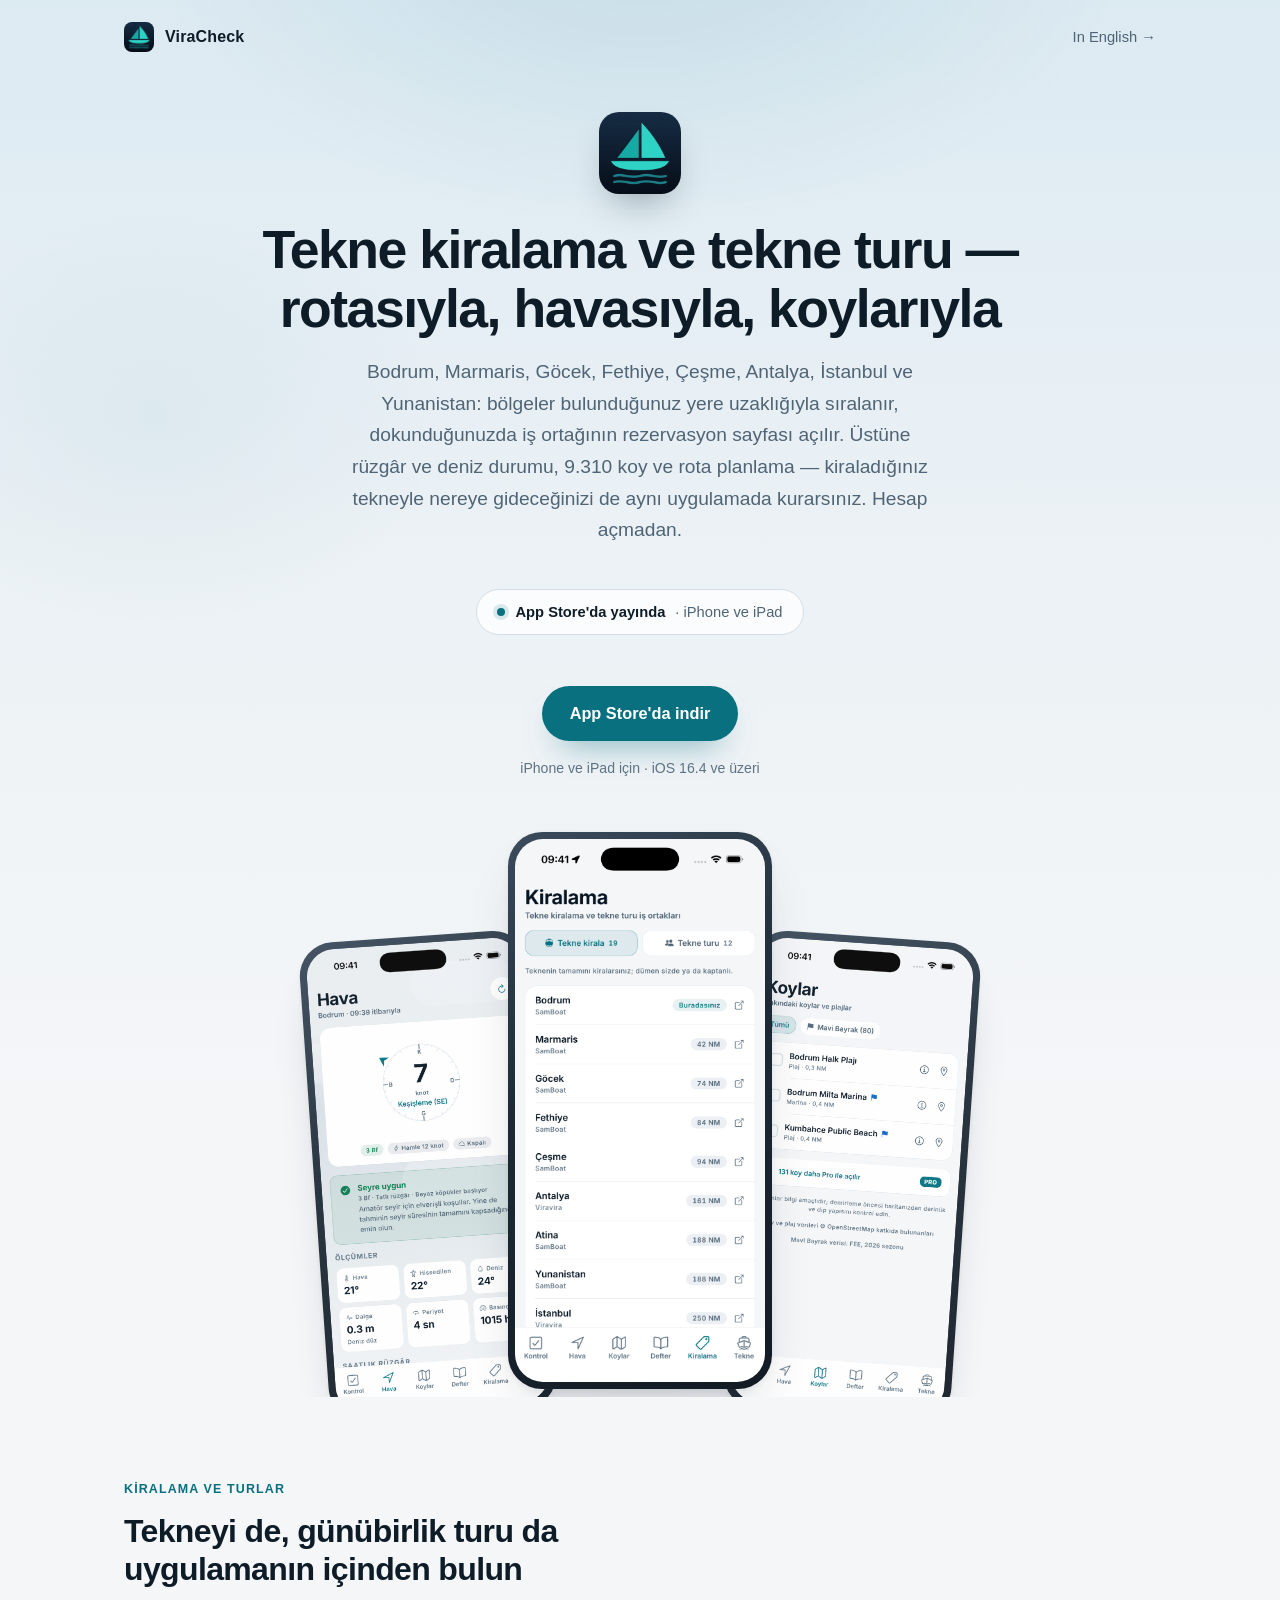
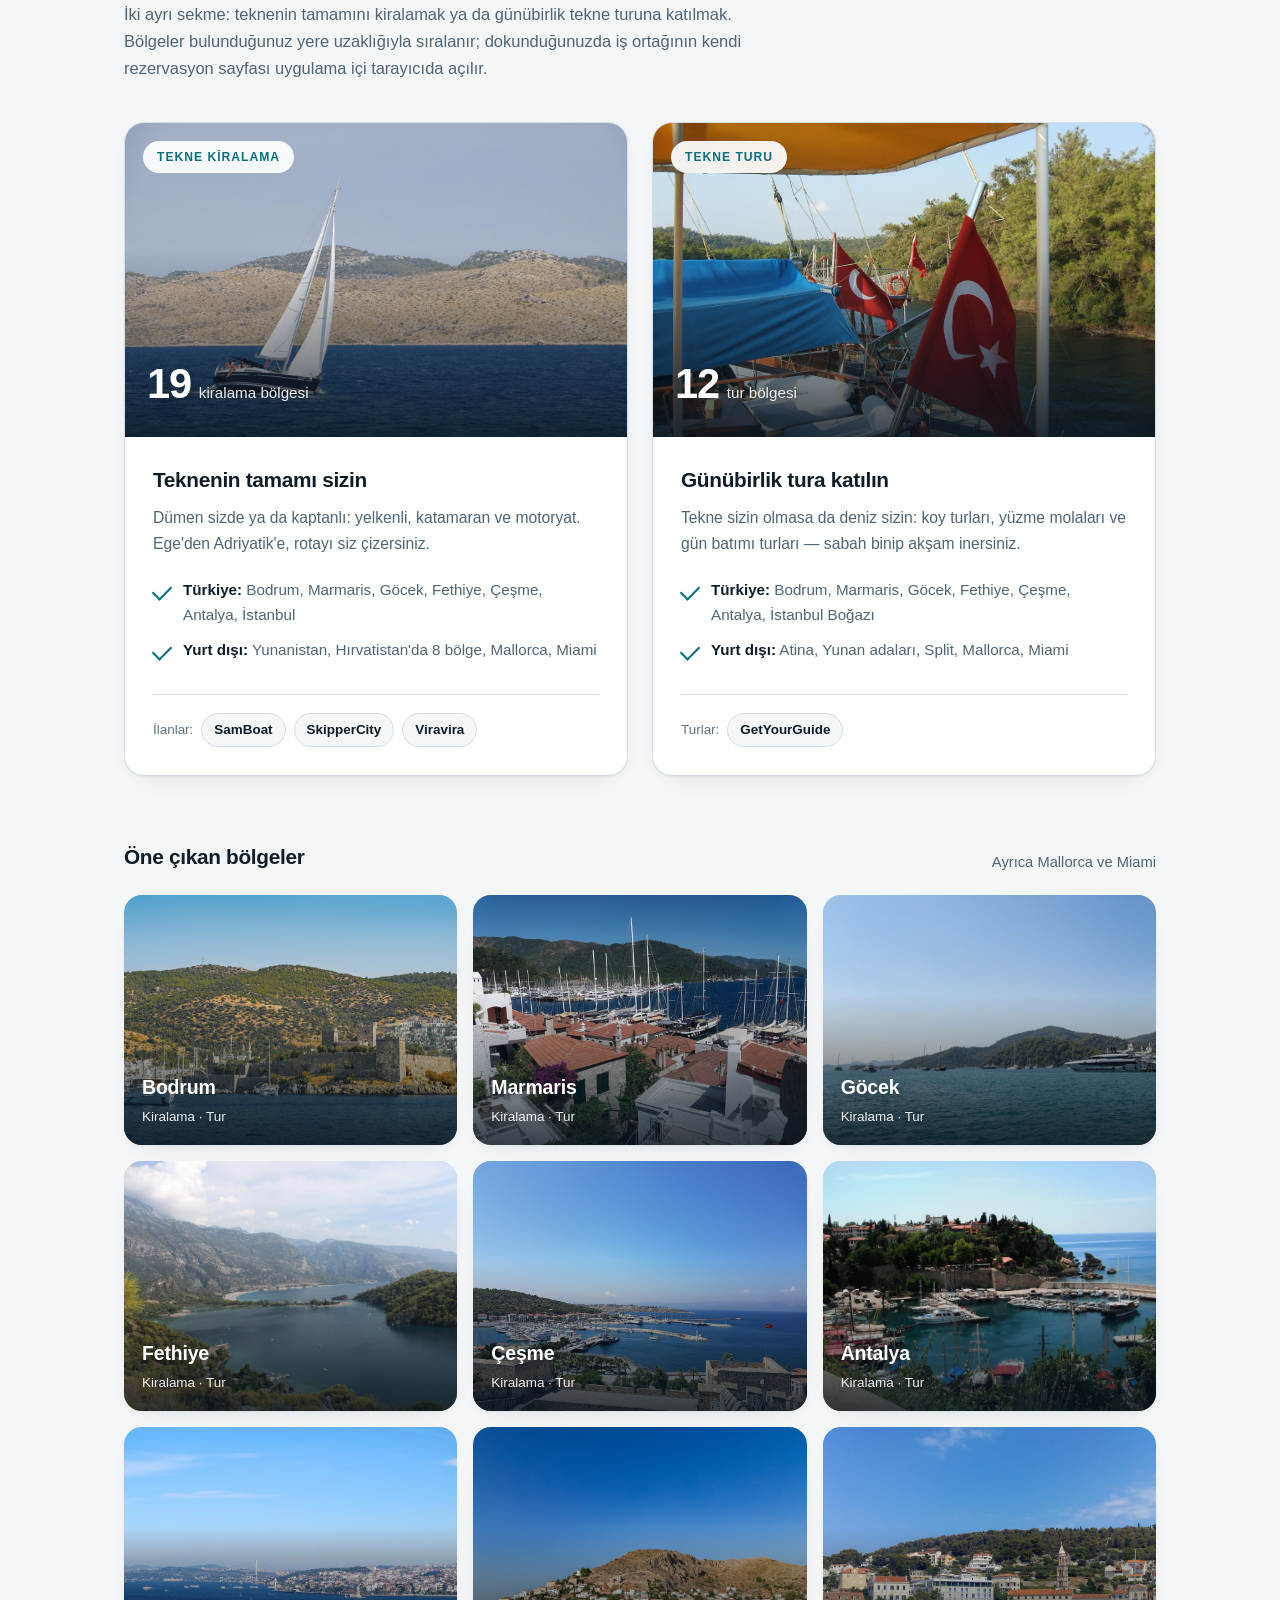
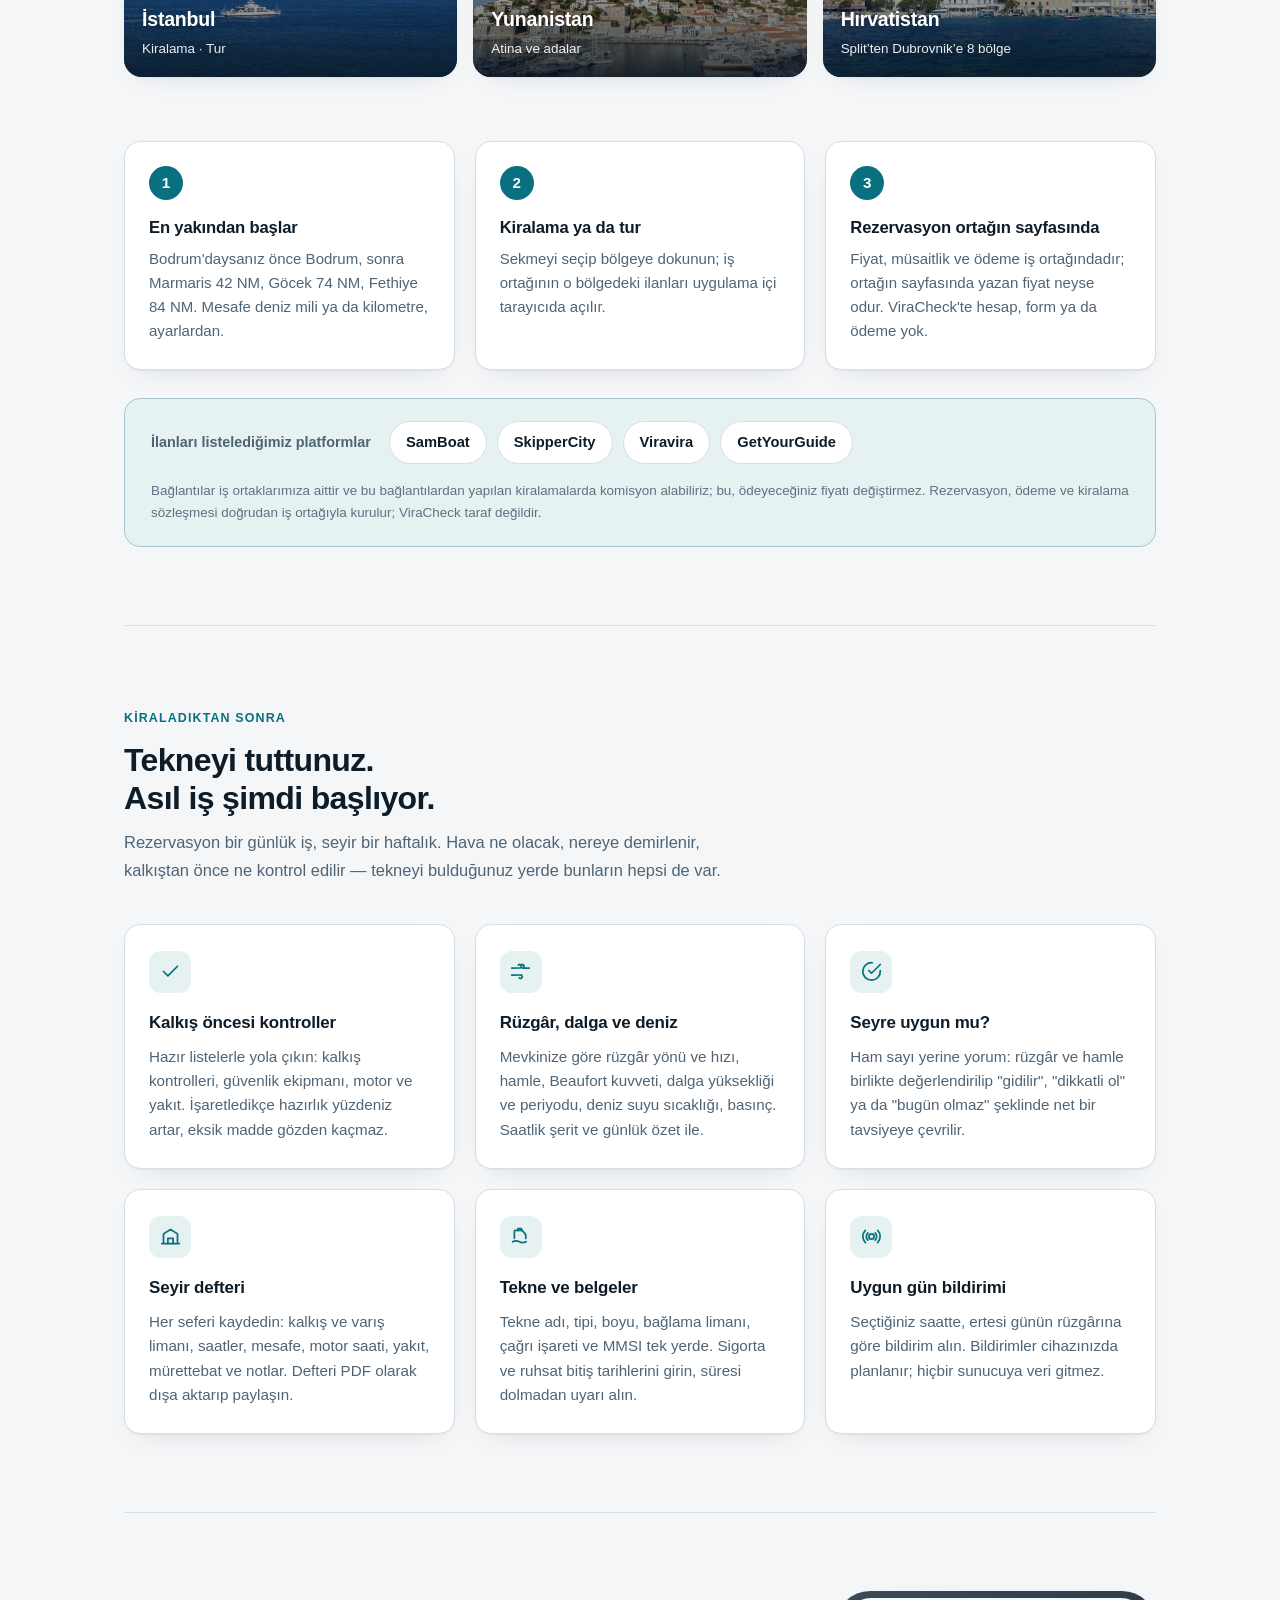
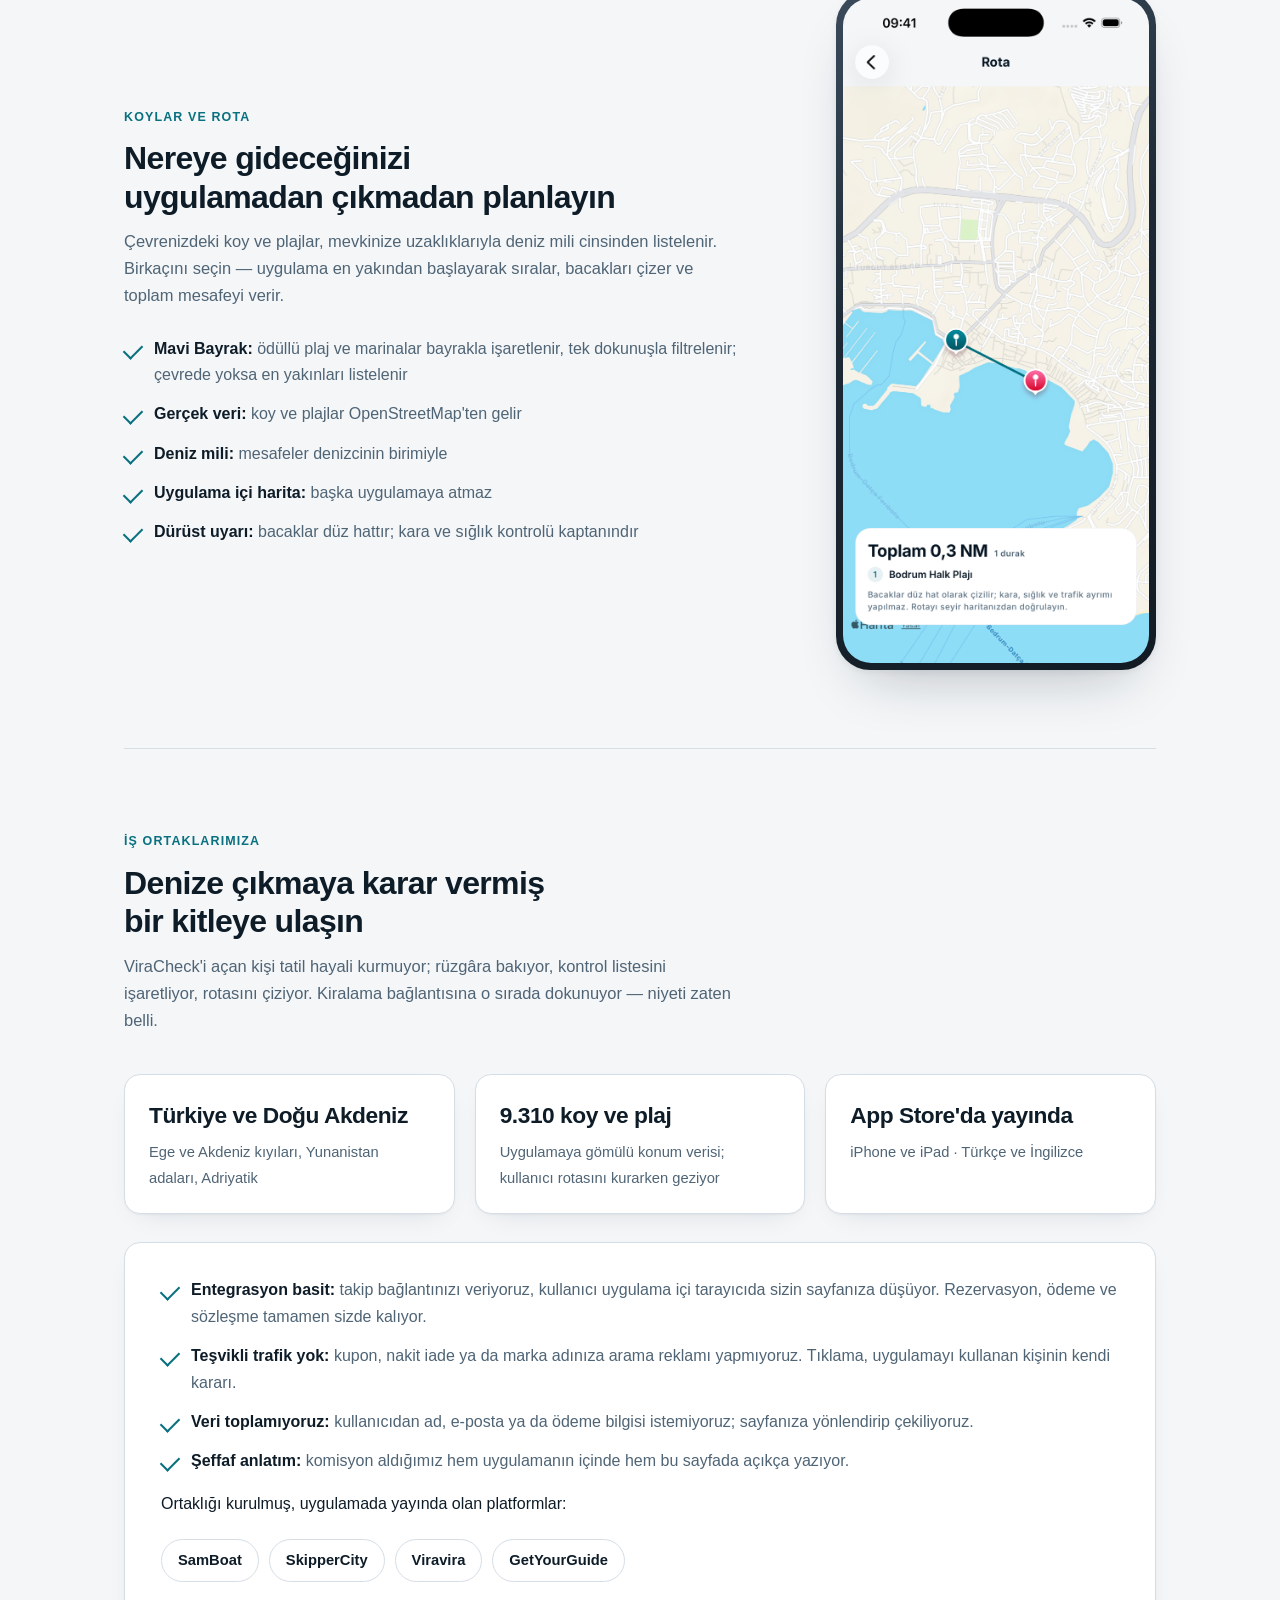
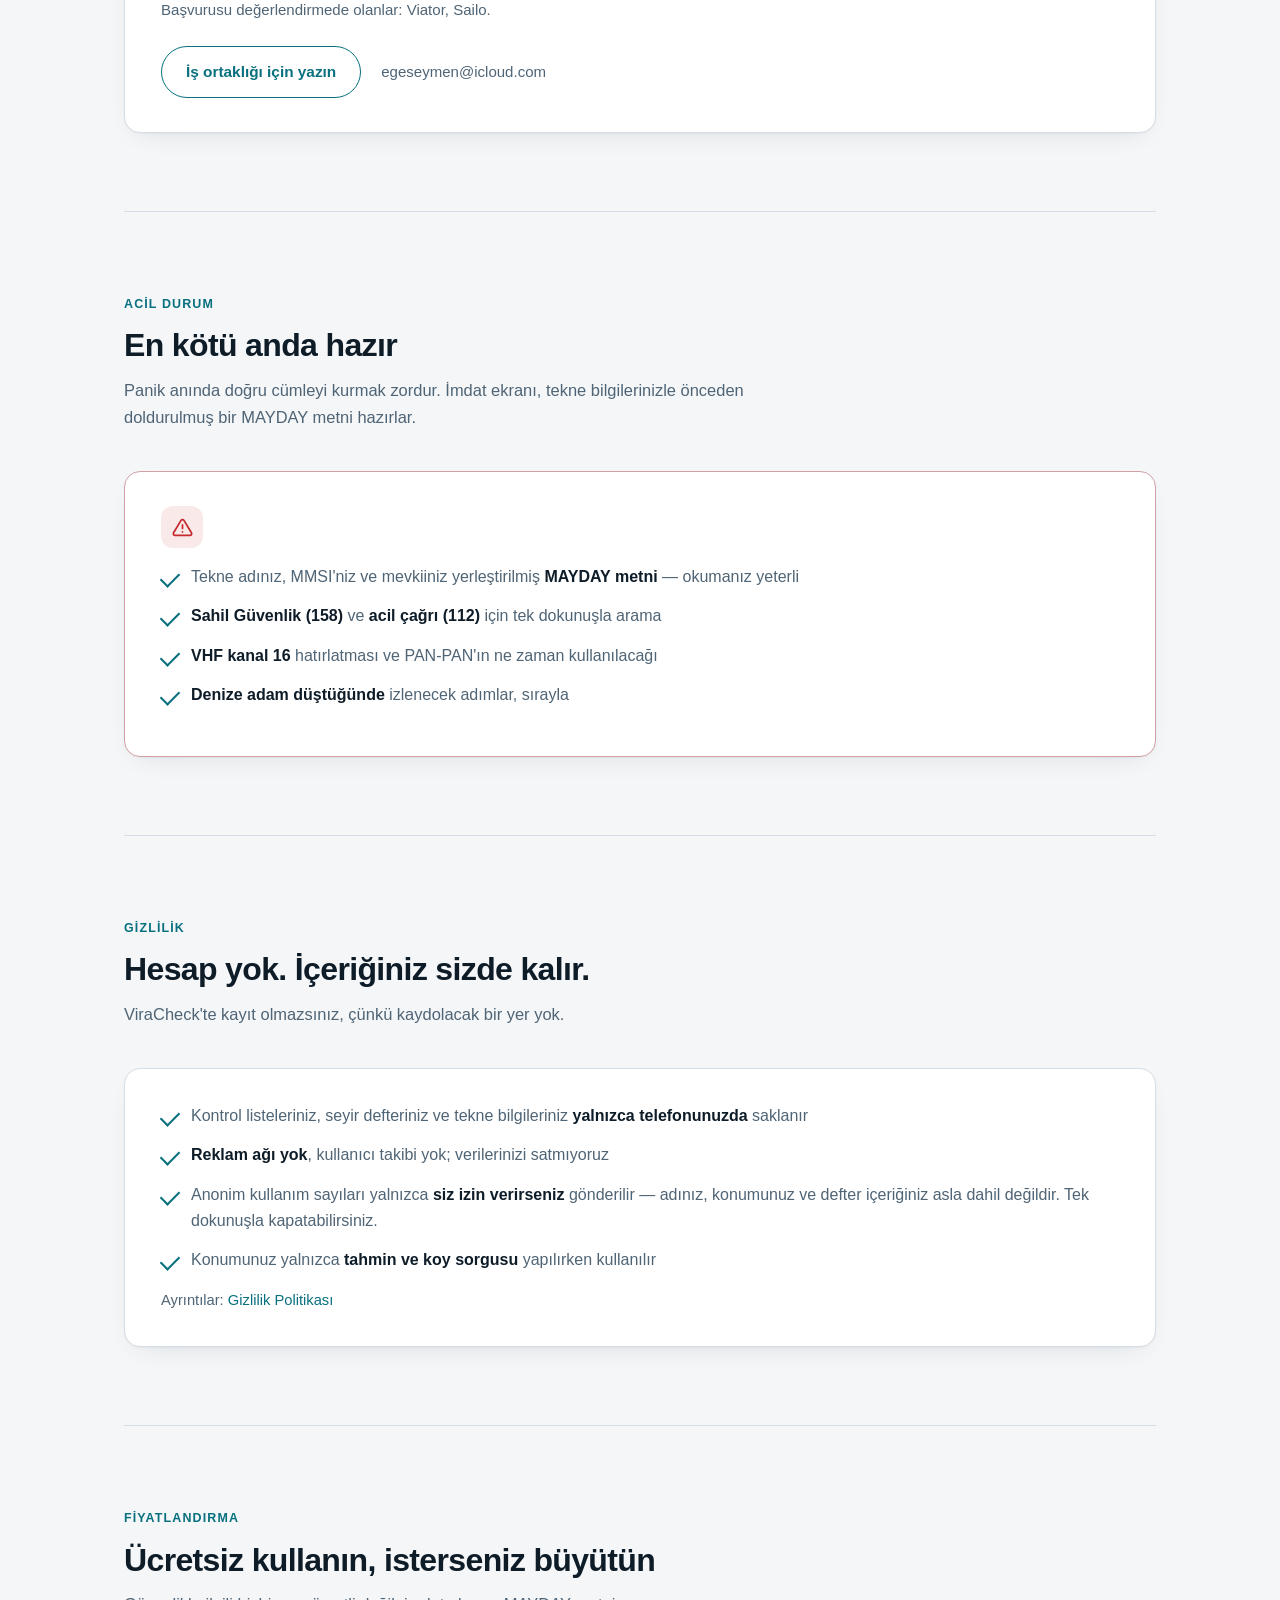
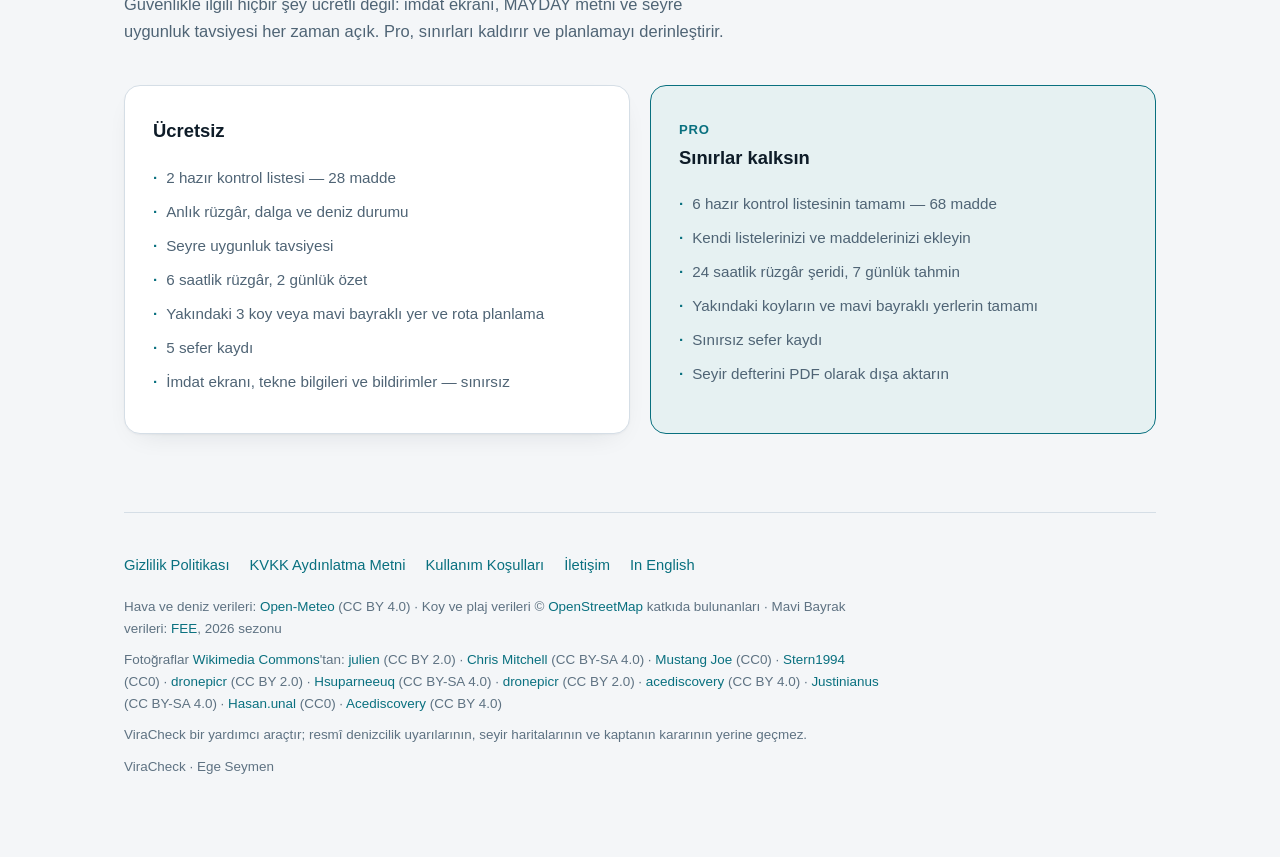
==== commit 42258c75: "Öne çıkan bölgelere Çeşme, Antalya ve İstanbul eklendi Üçü de yalnızca başlığın yanındaki "Ayrıca .." ====
--- a/index.html
+++ b/index.html
@@ -115,7 +115,7 @@
 
   <div class="regions-head">
     <h3>Öne çıkan bölgeler</h3>
-    <p>Ayrıca Çeşme, Antalya, İstanbul, Mallorca ve Miami</p>
+    <p>Ayrıca Mallorca ve Miami</p>
   </div>
   <div class="region-grid">
     <figure class="region">
@@ -133,6 +133,18 @@
     <figure class="region">
       <img src="img/bolge-fethiye.jpg" alt="Fethiye Ölüdeniz lagünü" width="1000" height="666" loading="lazy">
       <figcaption><b>Fethiye</b><span>Kiralama · Tur</span></figcaption>
+    </figure>
+    <figure class="region">
+      <img src="img/bolge-cesme.jpg" alt="Çeşme Kalesi burçlarından yat limanı" width="1000" height="750" loading="lazy">
+      <figcaption><b>Çeşme</b><span>Kiralama · Tur</span></figcaption>
+    </figure>
+    <figure class="region">
+      <img src="img/bolge-antalya.jpg" alt="Antalya Kaleiçi Yat Limanı" width="1000" height="561" loading="lazy">
+      <figcaption><b>Antalya</b><span>Kiralama · Tur</span></figcaption>
+    </figure>
+    <figure class="region">
+      <img src="img/bolge-istanbul.jpg" alt="İstanbul Boğazı, Kız Kulesi ve köprü" width="1000" height="699" loading="lazy">
+      <figcaption><b>İstanbul</b><span>Kiralama · Tur</span></figcaption>
     </figure>
     <figure class="region">
       <img src="img/bolge-yunanistan.jpg" alt="Yunanistan, Hydra adasının limanı" width="1000" height="666" loading="lazy">
@@ -414,7 +426,10 @@
     <a href="https://commons.wikimedia.org/wiki/File:Yachts_in_G%C3%B6cek_Bay,_Turkey_(49070927017).jpg">dronepicr</a> (CC BY 2.0) ·
     <a href="https://commons.wikimedia.org/wiki/File:%C3%96l%C3%BCdeniz_lagoon.jpg">Hsuparneeuq</a> (CC BY-SA 4.0) ·
     <a href="https://commons.wikimedia.org/wiki/File:Harbour_of_Hydra_island_(43058393960).jpg">dronepicr</a> (CC BY 2.0) ·
-    <a href="https://commons.wikimedia.org/wiki/File:View-of-Hvar-from-Harbour.jpg">acediscovery</a> (CC BY 4.0)
+    <a href="https://commons.wikimedia.org/wiki/File:View-of-Hvar-from-Harbour.jpg">acediscovery</a> (CC BY 4.0) ·
+    <a href="https://commons.wikimedia.org/wiki/File:%C3%87e%C5%9Fme_Kalesi_manzara_05.jpg">Justinianus</a> (CC BY-SA 4.0) ·
+    <a href="https://commons.wikimedia.org/wiki/File:Antalya_marina.jpg">Hasan.unal</a> (CC0) ·
+    <a href="https://commons.wikimedia.org/wiki/File:Ferry-Bosphorus-Istanbul-October-2012.jpg">Acediscovery</a> (CC BY 4.0)
   </p>
   <p class="fine">
     ViraCheck bir yardımcı araçtır; resmî denizcilik uyarılarının, seyir
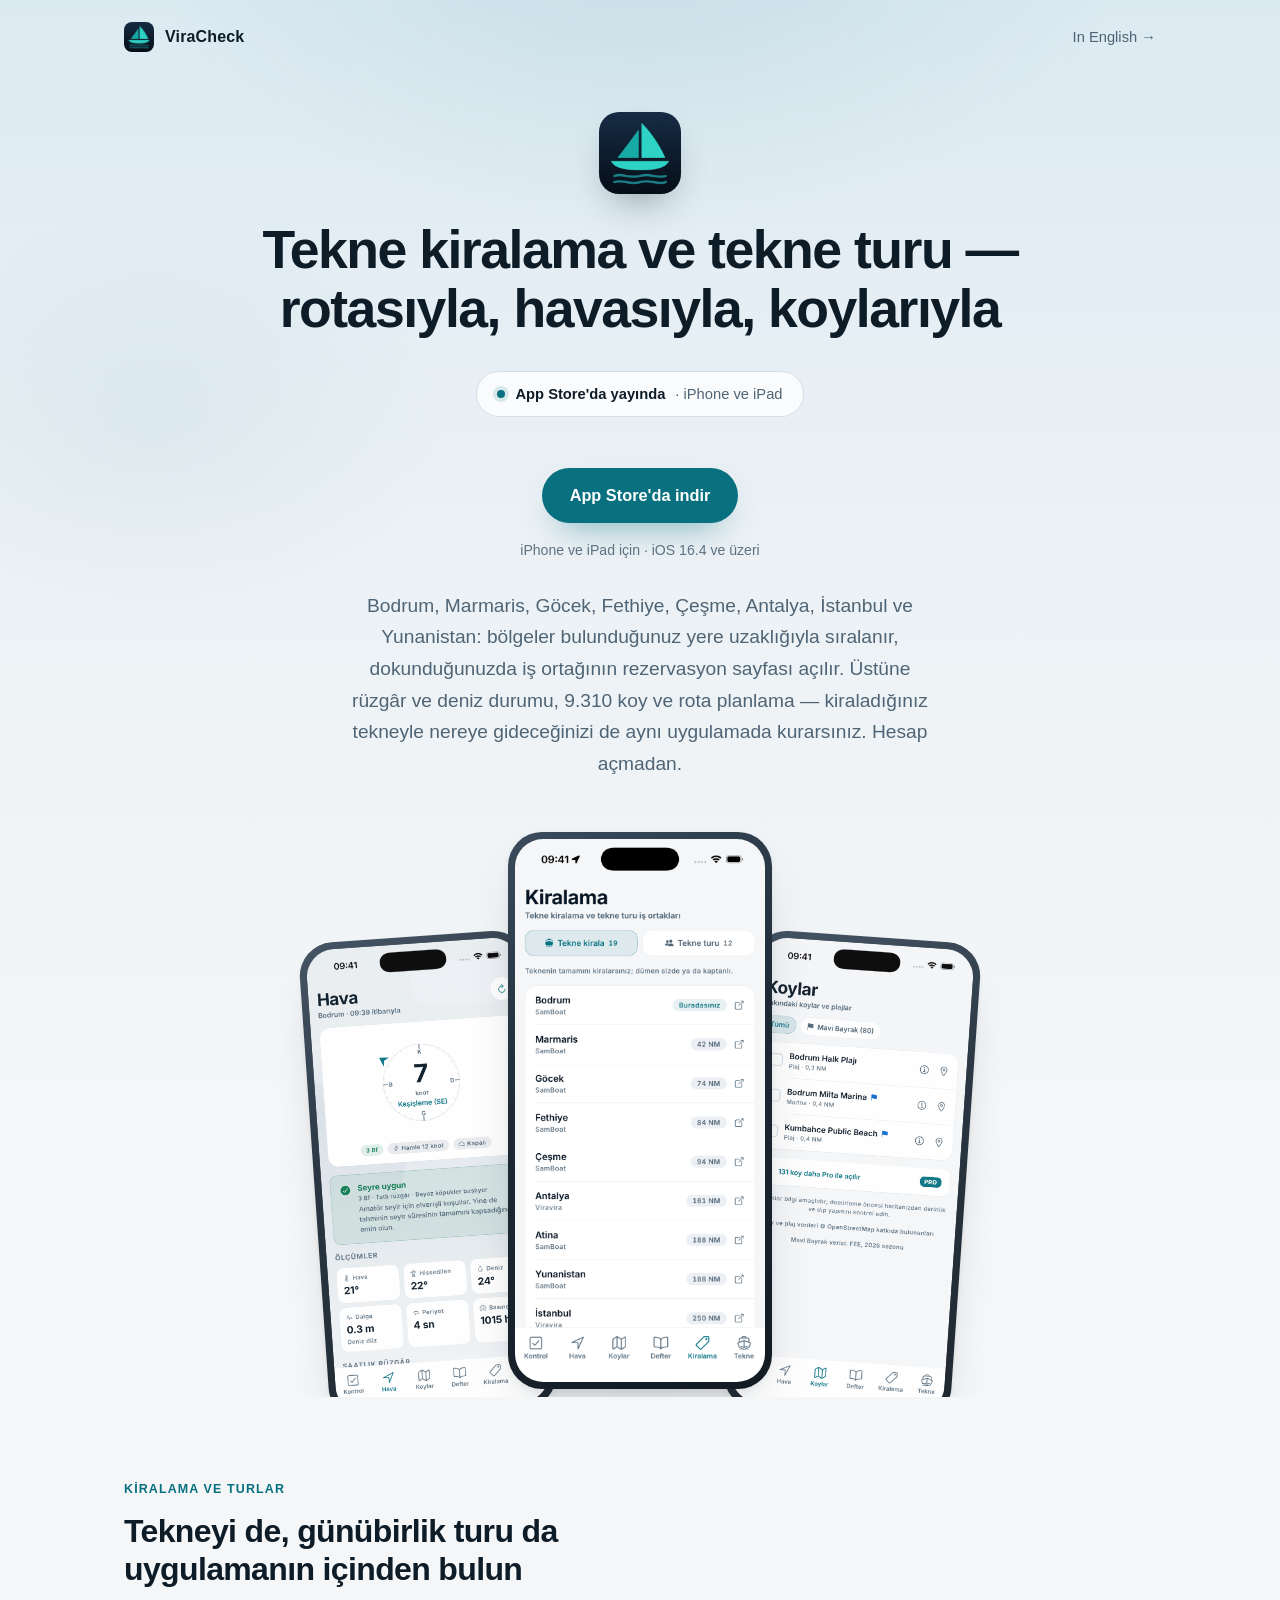
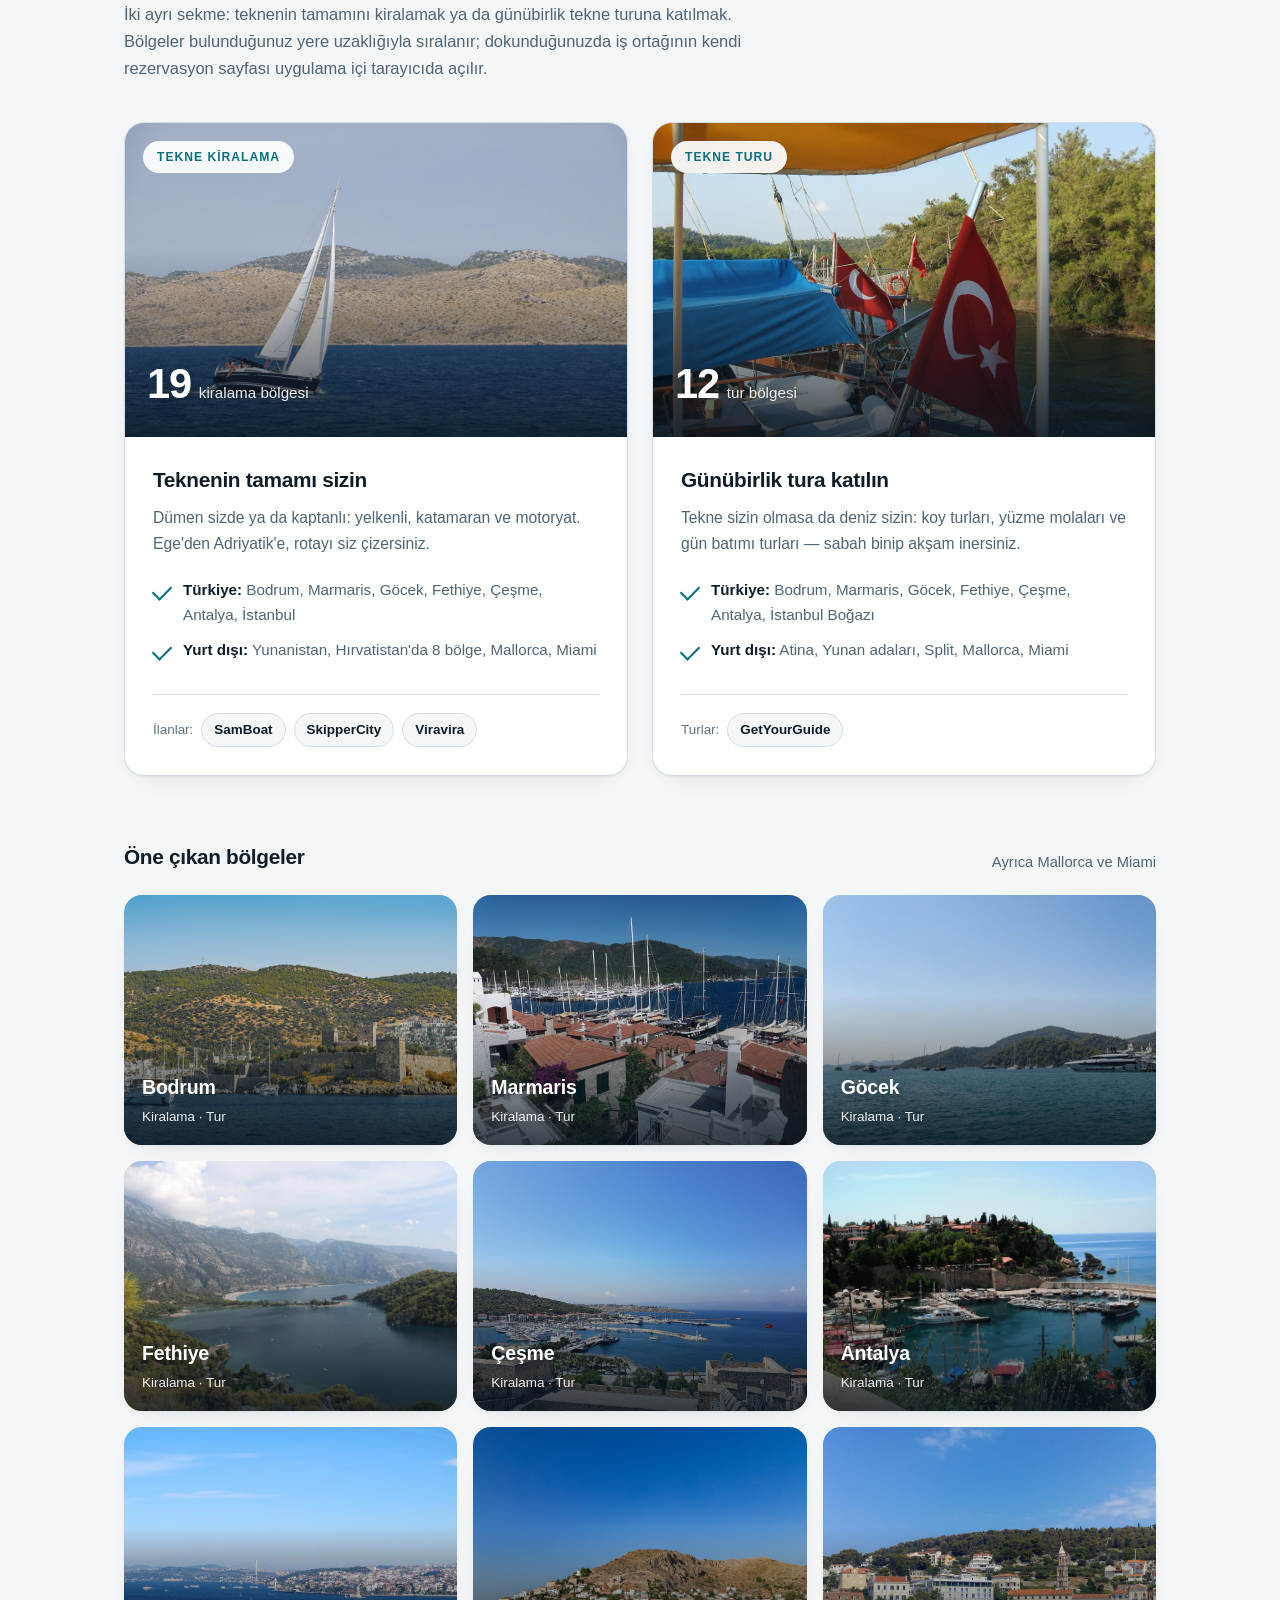
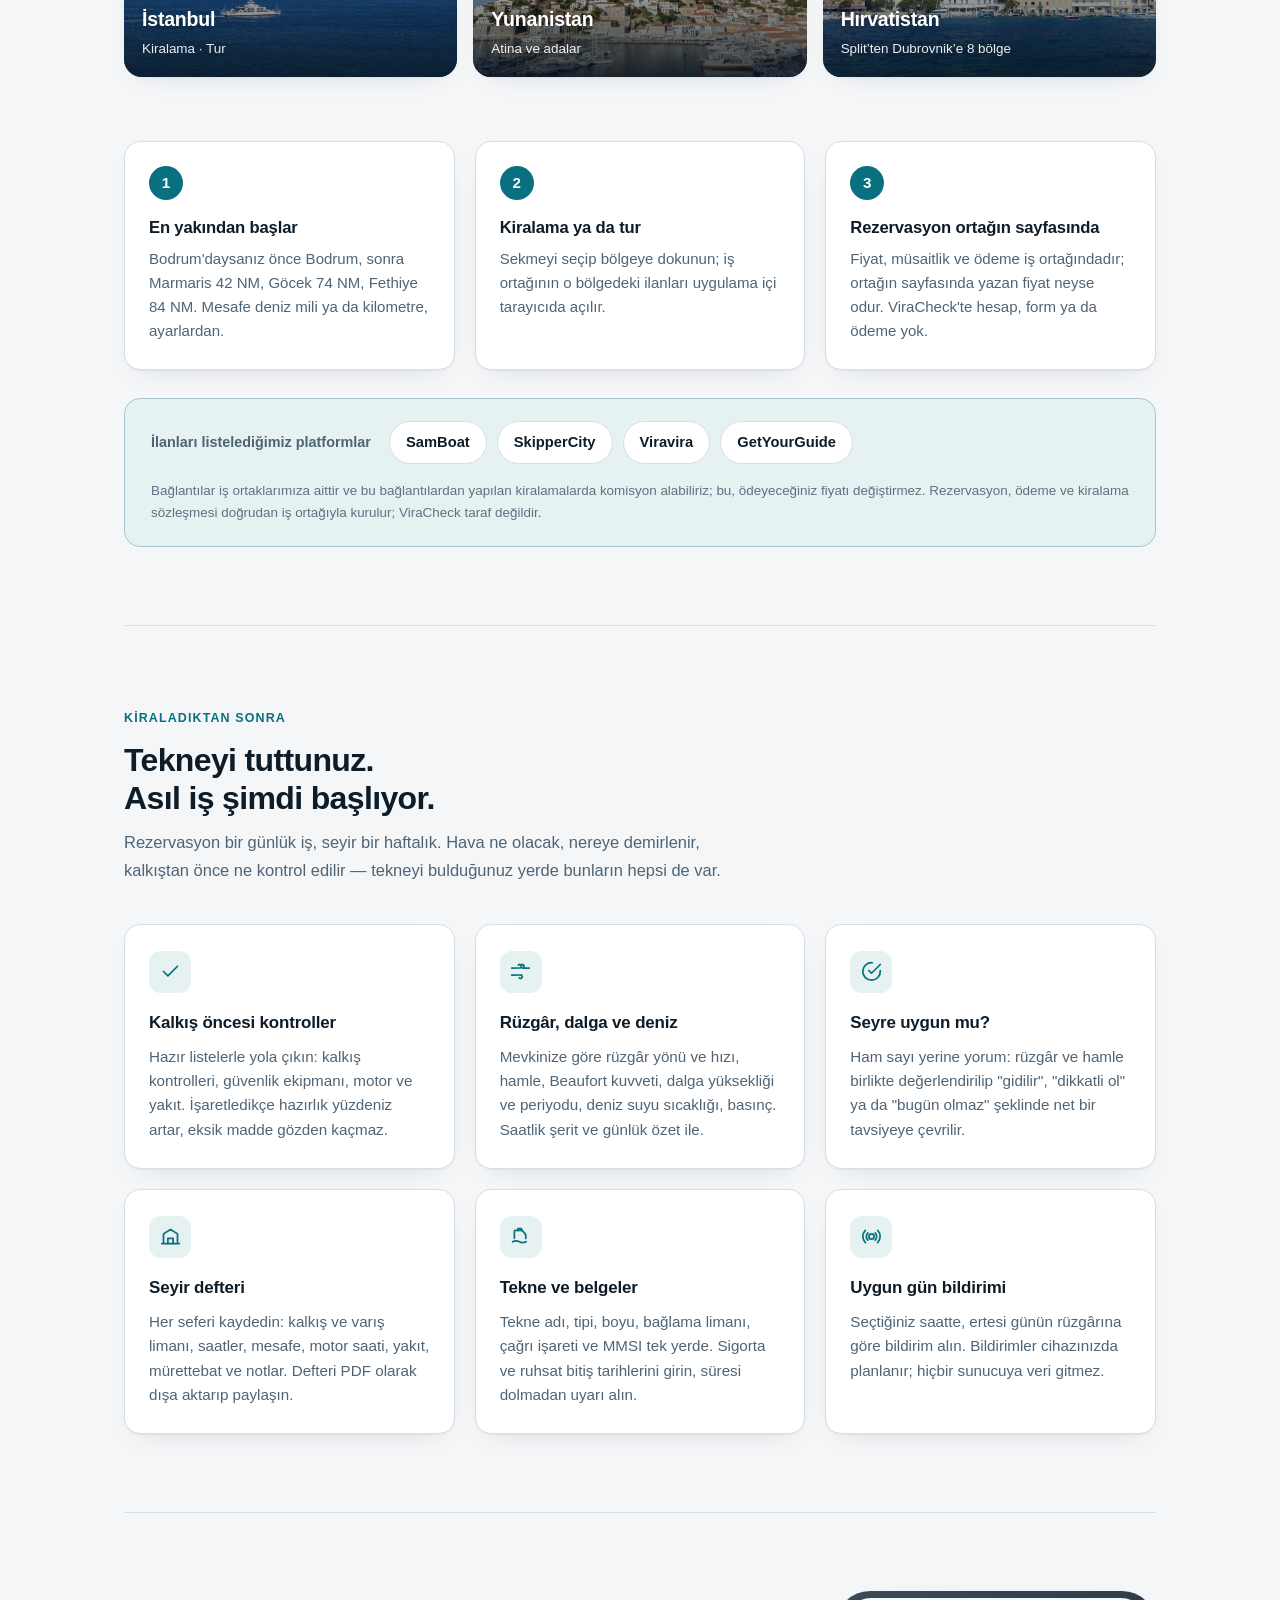
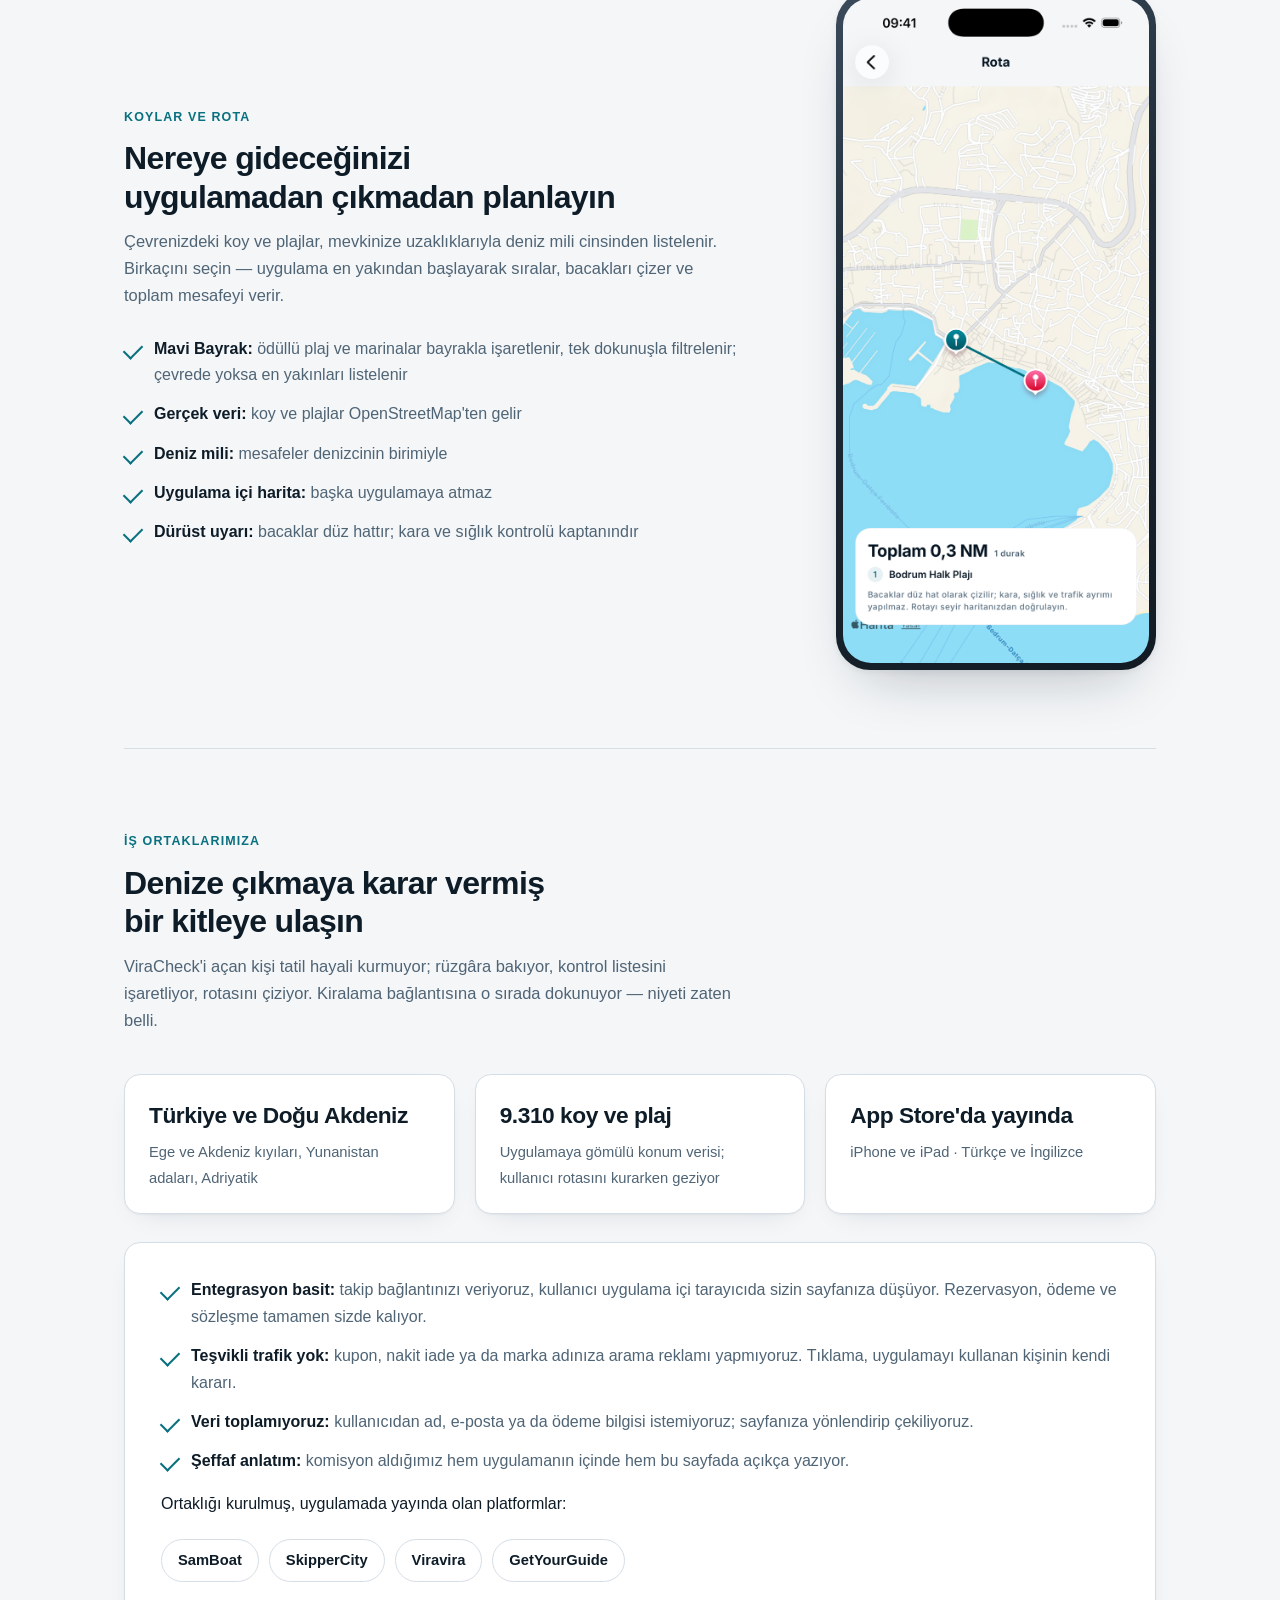
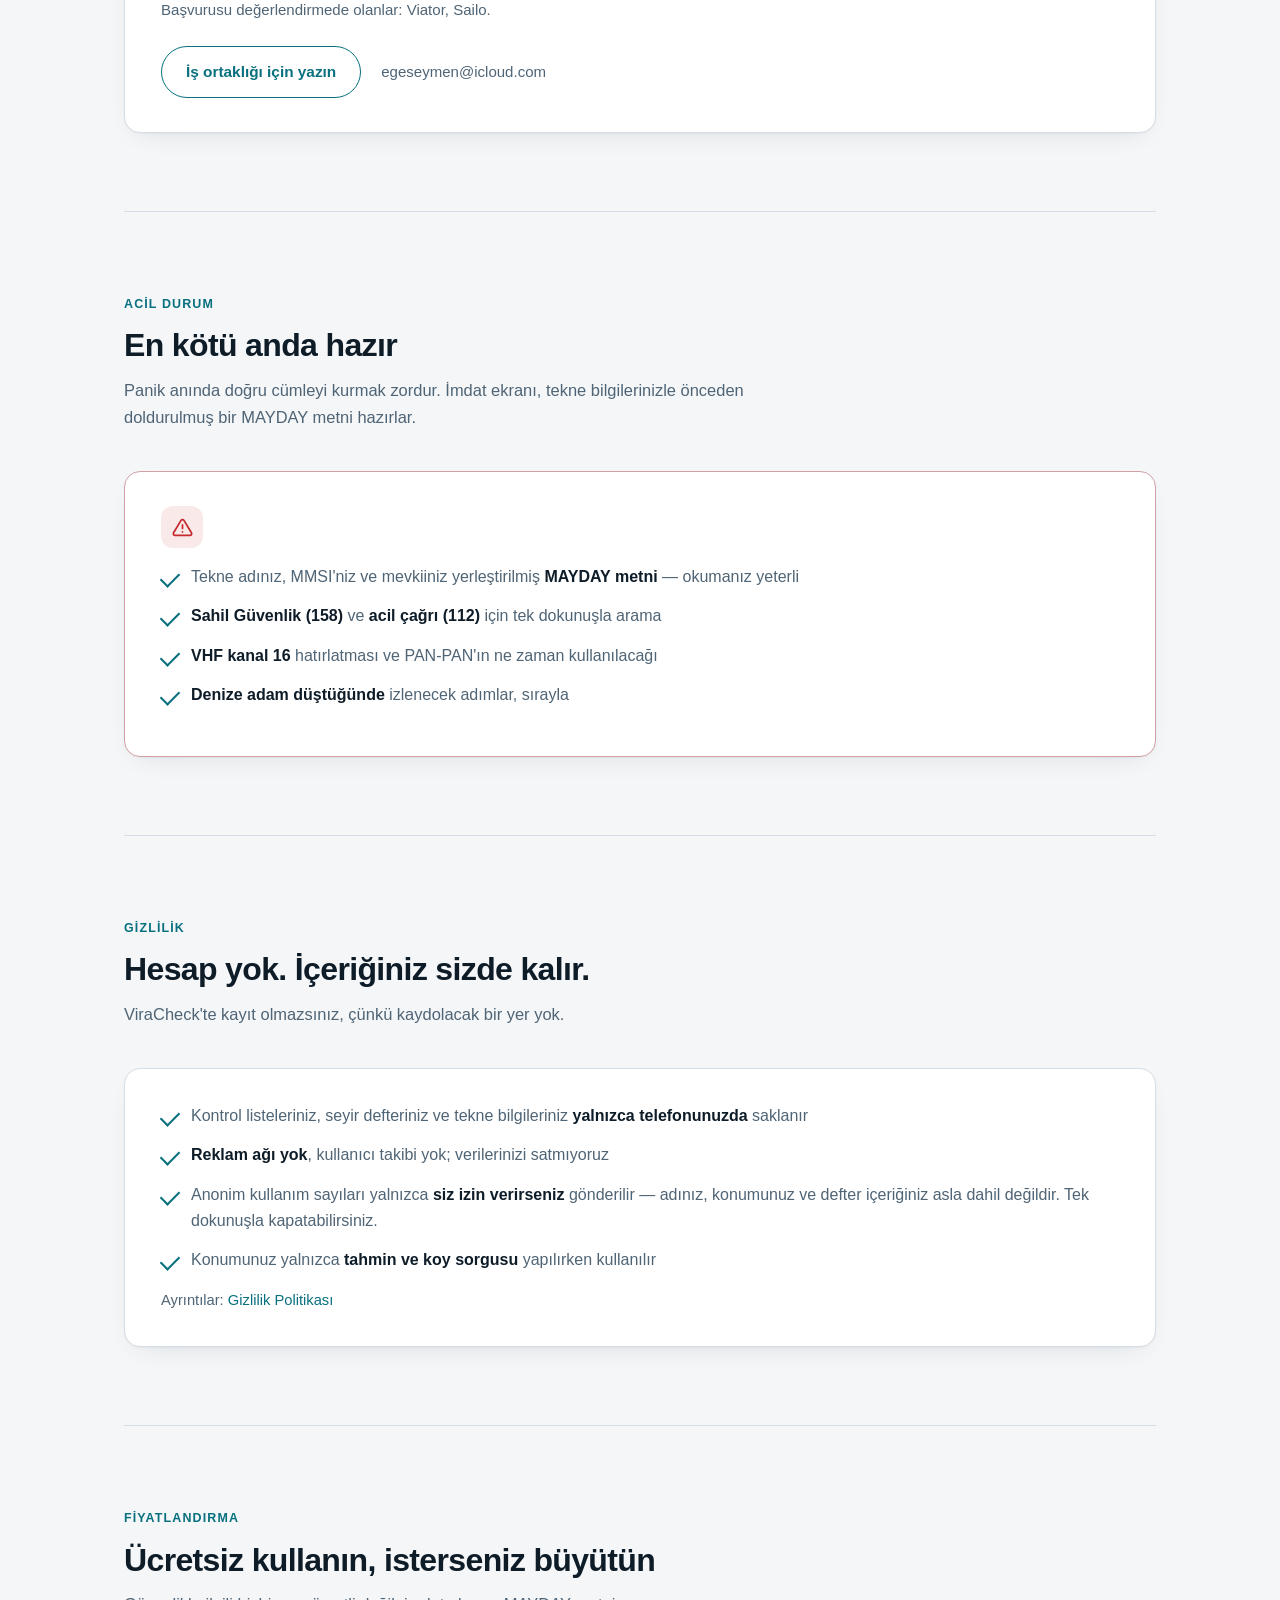
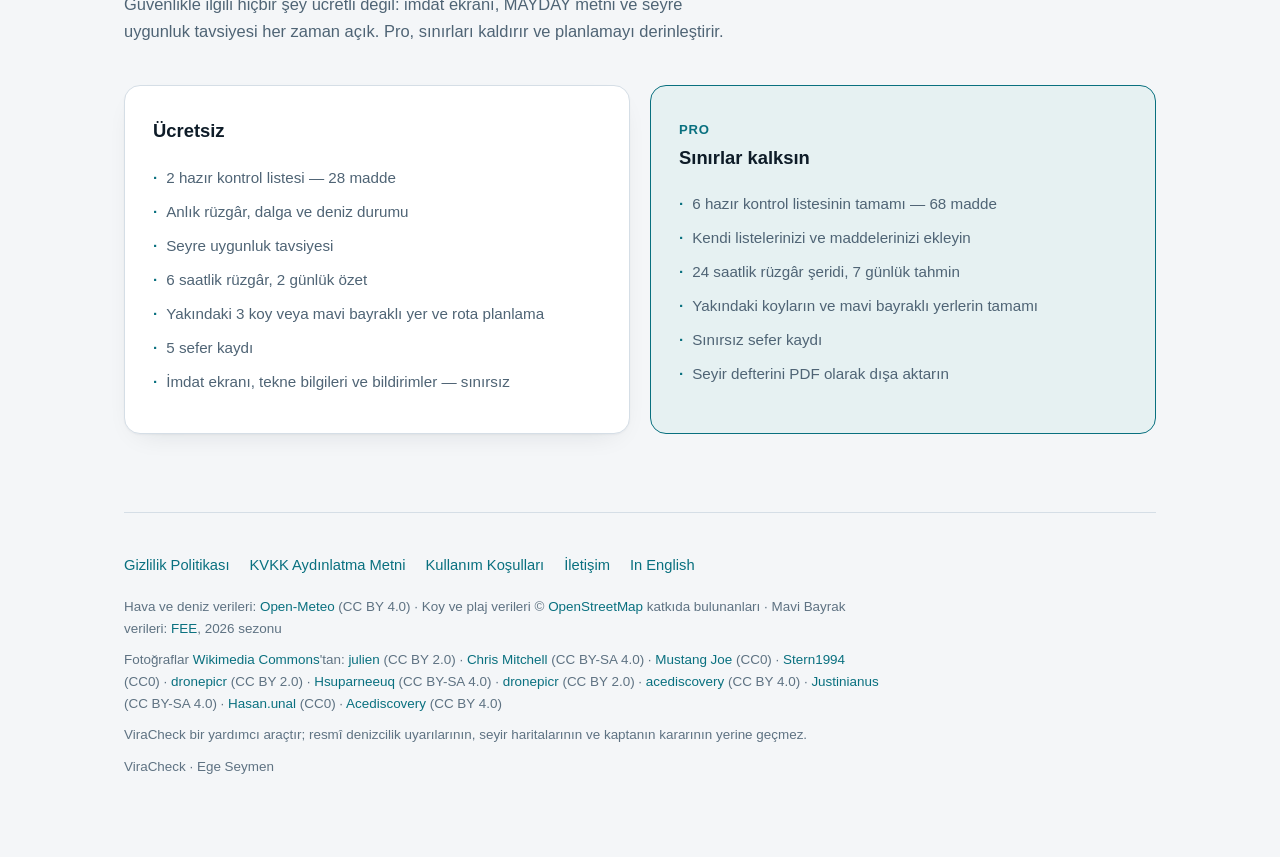
==== commit 09572c83: "App Store düğmesi telefonda ilk ekranda görünüyor Reklamdan gelen ziyaretçi düğmeyi görmek için seki" ====
--- a/index.html
+++ b/index.html
@@ -16,7 +16,7 @@
 <meta property="og:type" content="website">
 <meta property="og:url" content="https://egesey.github.io/viracheck/">
 <meta property="og:image" content="https://egesey.github.io/viracheck/icon.png">
-<link rel="stylesheet" href="site.css?v=7">
+<link rel="stylesheet" href="site.css?v=8">
 </head>
 <body>
 
@@ -30,13 +30,6 @@
     <div class="hero-inner">
       <img class="mark" src="icon.png" alt="ViraCheck uygulama simgesi" width="82" height="82">
       <h1>Tekne kiralama ve tekne turu —<br>rotasıyla, havasıyla, koylarıyla</h1>
-      <p class="lead">
-        Bodrum, Marmaris, Göcek, Fethiye, Çeşme, Antalya, İstanbul ve Yunanistan:
-        bölgeler bulunduğunuz yere uzaklığıyla sıralanır, dokunduğunuzda iş
-        ortağının rezervasyon sayfası açılır. Üstüne rüzgâr ve deniz durumu,
-        9.310 koy ve rota planlama — kiraladığınız tekneyle nereye gideceğinizi
-        de aynı uygulamada kurarsınız. Hesap açmadan.
-      </p>
       <p class="pill"><span class="dot"></span><b>App Store'da yayında</b> · iPhone ve iPad</p>
       <!--
         Tam kanonik adres (ülke + ad + kimlik) kullanılıyor. Kısa "/app/id…"
@@ -45,6 +38,13 @@
       -->
       <p><a class="store-btn" href="https://apps.apple.com/tr/app/viracheck/id6806044930" target="_blank" rel="noopener">App Store'da indir</a></p>
       <p class="store-not">iPhone ve iPad için · iOS 16.4 ve üzeri</p>
+      <p class="lead">
+        Bodrum, Marmaris, Göcek, Fethiye, Çeşme, Antalya, İstanbul ve Yunanistan:
+        bölgeler bulunduğunuz yere uzaklığıyla sıralanır, dokunduğunuzda iş
+        ortağının rezervasyon sayfası açılır. Üstüne rüzgâr ve deniz durumu,
+        9.310 koy ve rota planlama — kiraladığınız tekneyle nereye gideceğinizi
+        de aynı uygulamada kurarsınız. Hesap açmadan.
+      </p>
 
       <!--
         Ortadaki telefon sayfanın vaadini taşıyor. Kiralama asıl gelir kaynağı
--- a/site.css
+++ b/site.css
@@ -68,9 +68,11 @@
   font-size:clamp(2rem, 5.2vw, 3.35rem); line-height:1.1;
   letter-spacing:-.028em; margin:0 0 18px; font-weight:700;
 }
+/* Paragraf düğmenin altında: reklamdan telefonla gelen ziyaretçi App Store
+ * düğmesini kaydırmadan, ilk ekranda görmeli. */
 .hero .lead{
   font-size:clamp(1.02rem, 1.8vw, 1.2rem); color:var(--muted);
-  max-width:600px; margin:0 auto 28px;
+  max-width:600px; margin:28px auto 0;
 }
 .pill{
   display:inline-flex; align-items:center; gap:10px;
@@ -336,6 +338,13 @@
 }
 @media (max-width:680px){
   section{padding:56px 0}
+  /* İlk ekranda App Store düğmesine yer açmak için kahramanın üstü sıkışıyor. */
+  .nav{padding:16px 0}
+  .hero-inner{padding-top:14px}
+  .hero .mark{width:64px; height:64px; border-radius:16px; margin-bottom:18px}
+  .hero h1{margin-bottom:14px}
+  .pill{padding:8px 16px; font-size:.86rem}
+  .store-btn{margin-top:16px}
   .grid, .plans, .partner-grid{grid-template-columns:1fr}
   .panel{padding:26px 22px}
   .offer-body{padding:22px 22px 24px}
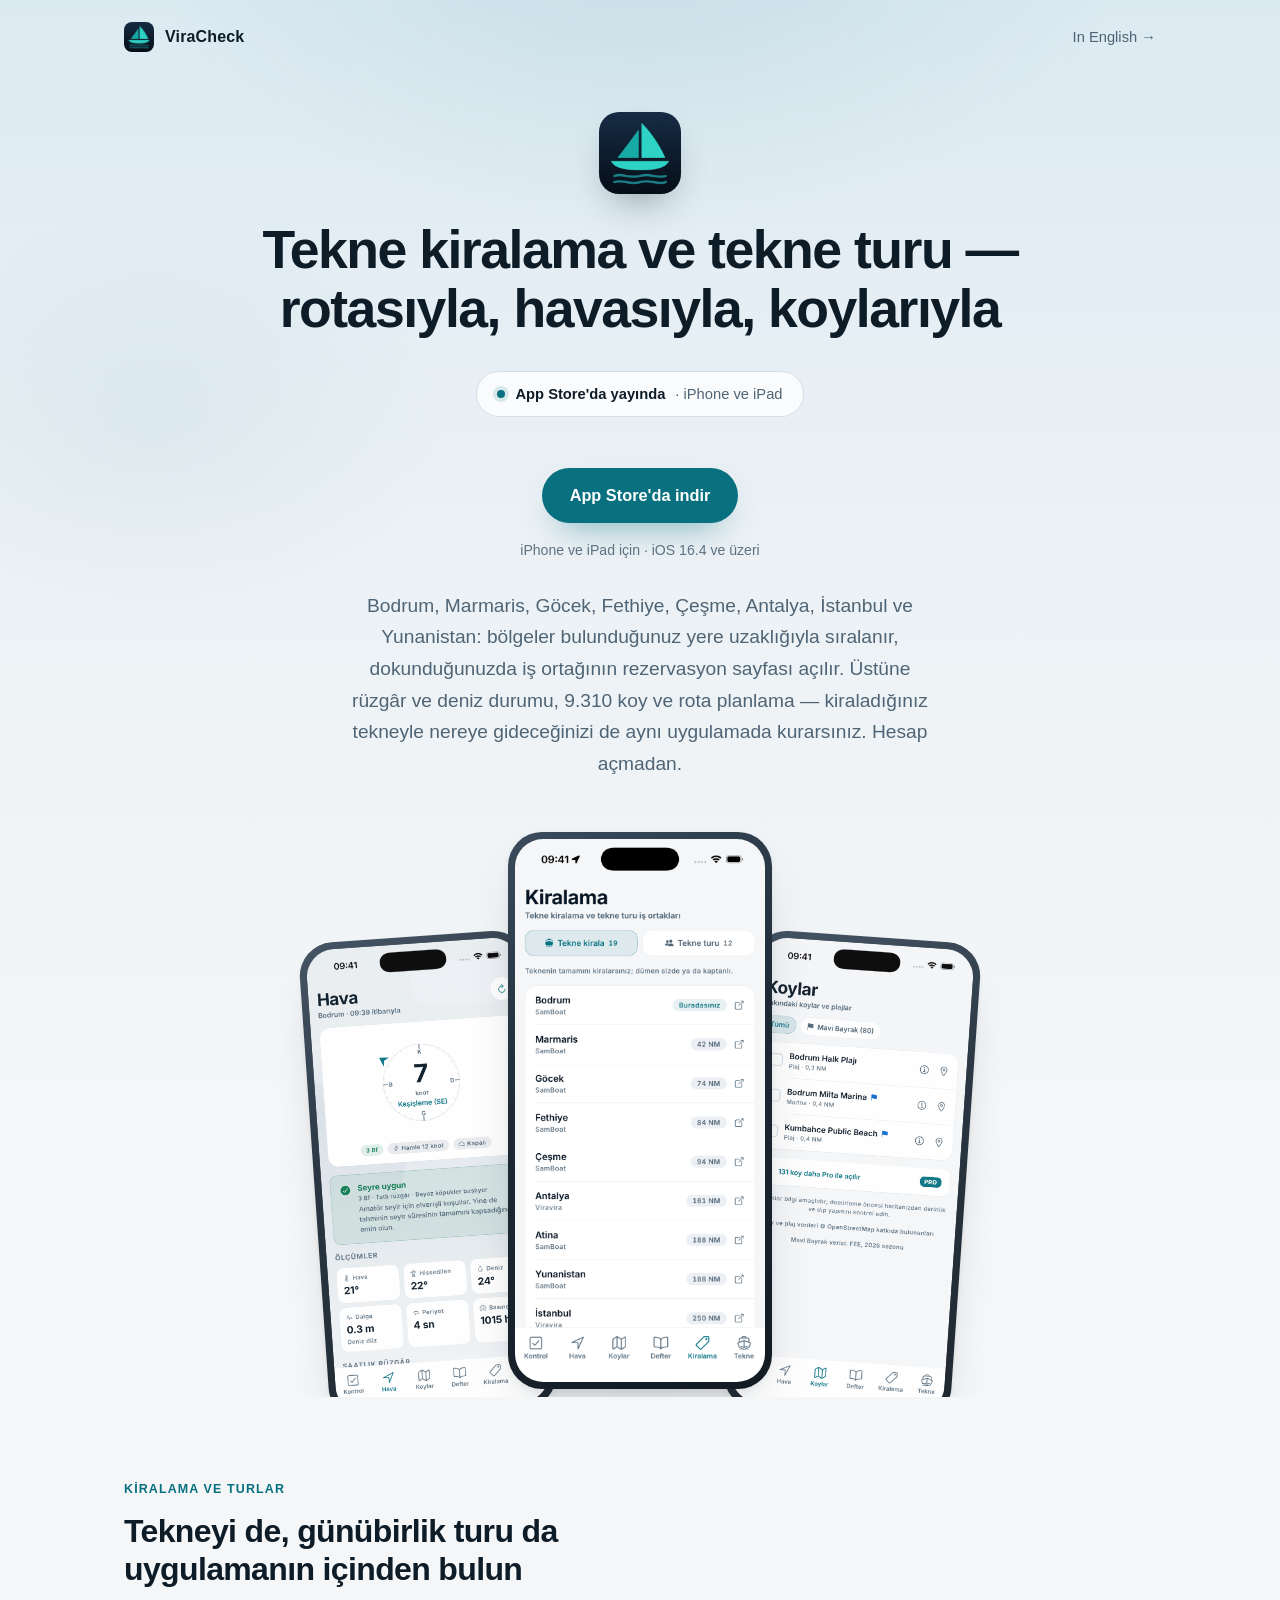
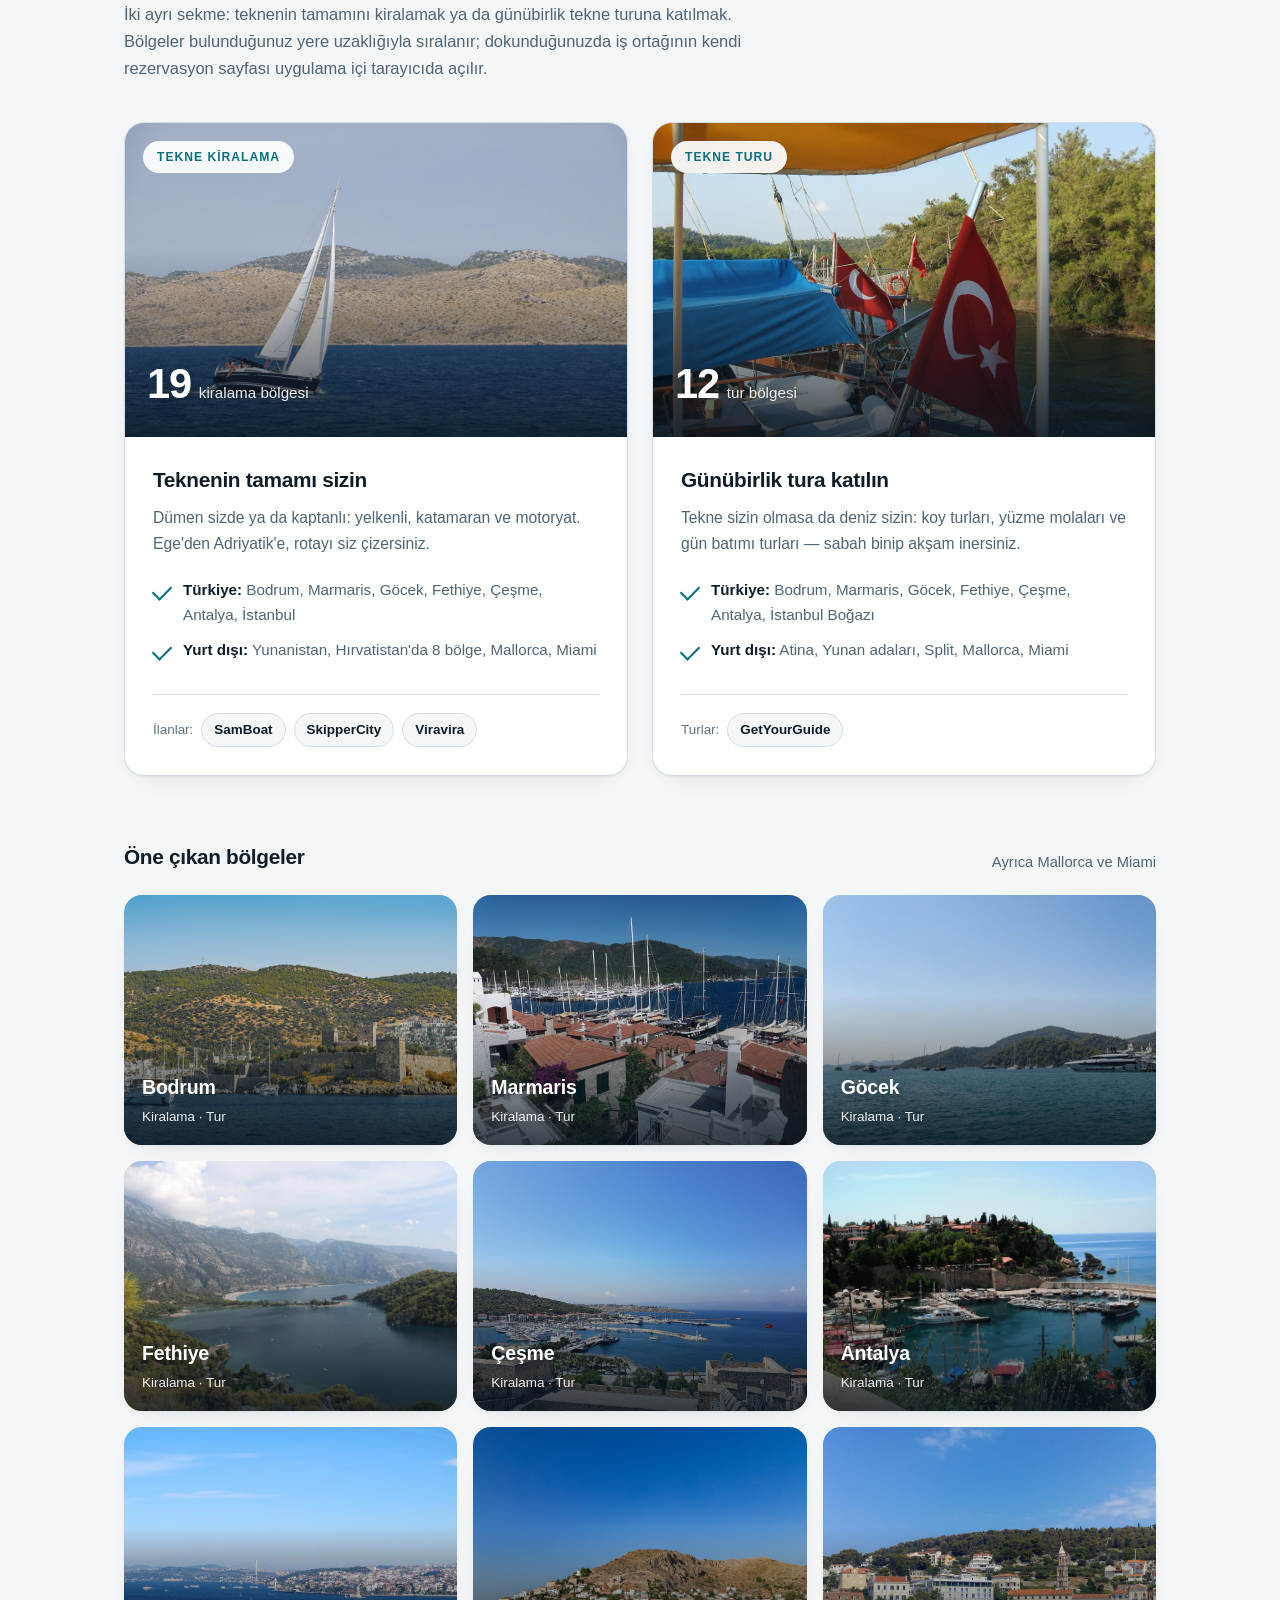
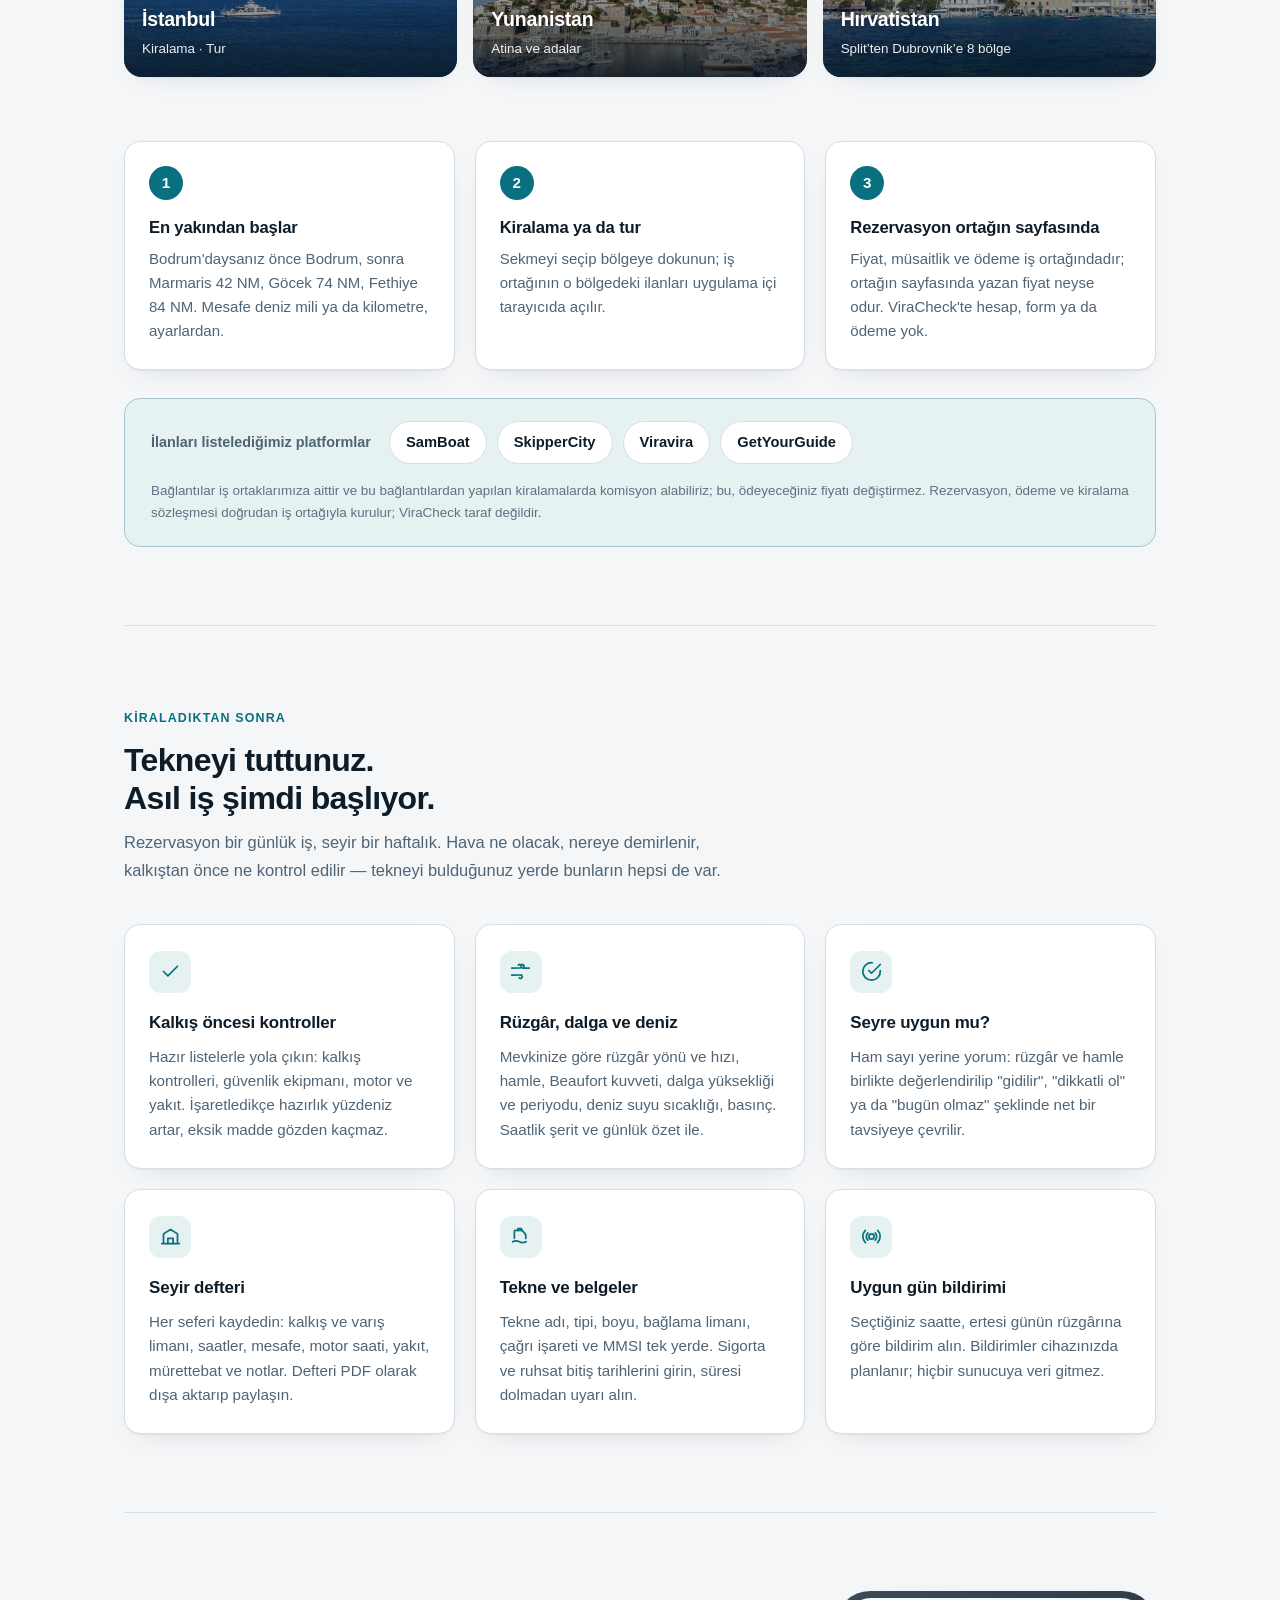
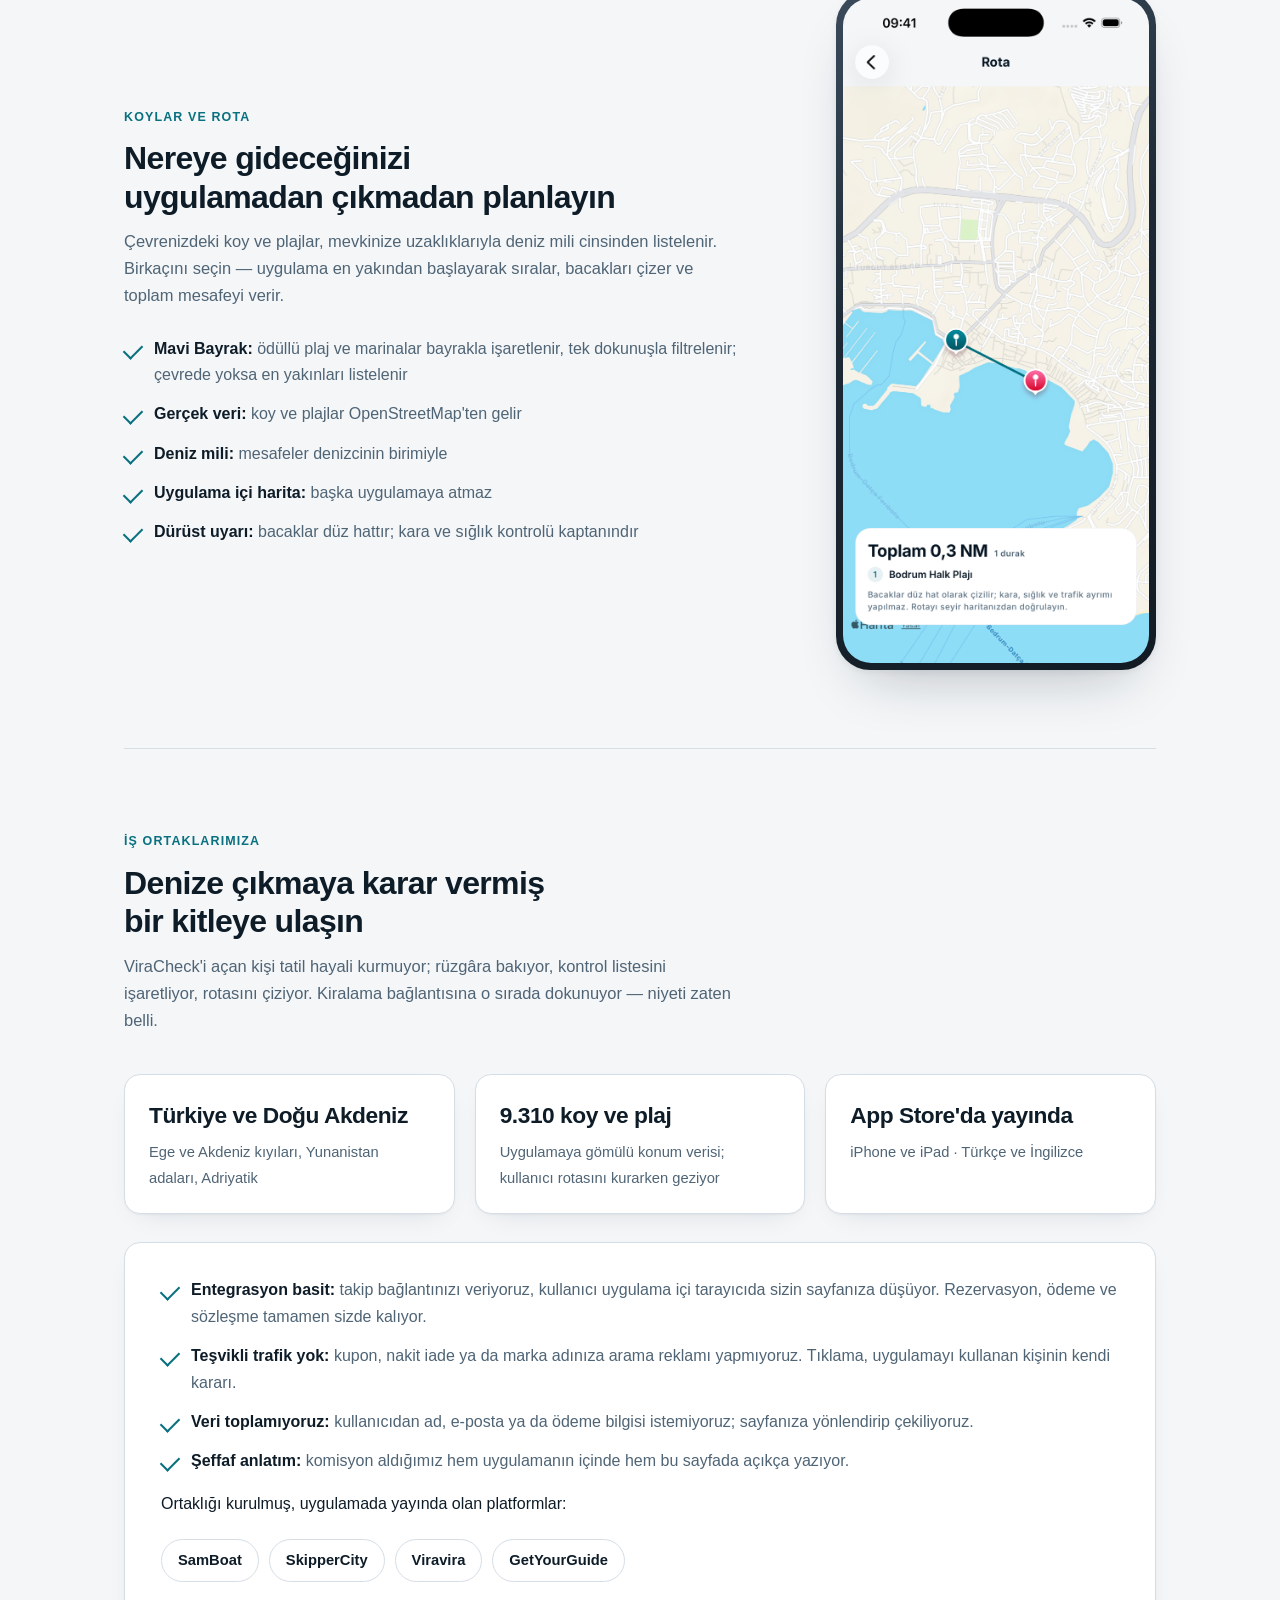
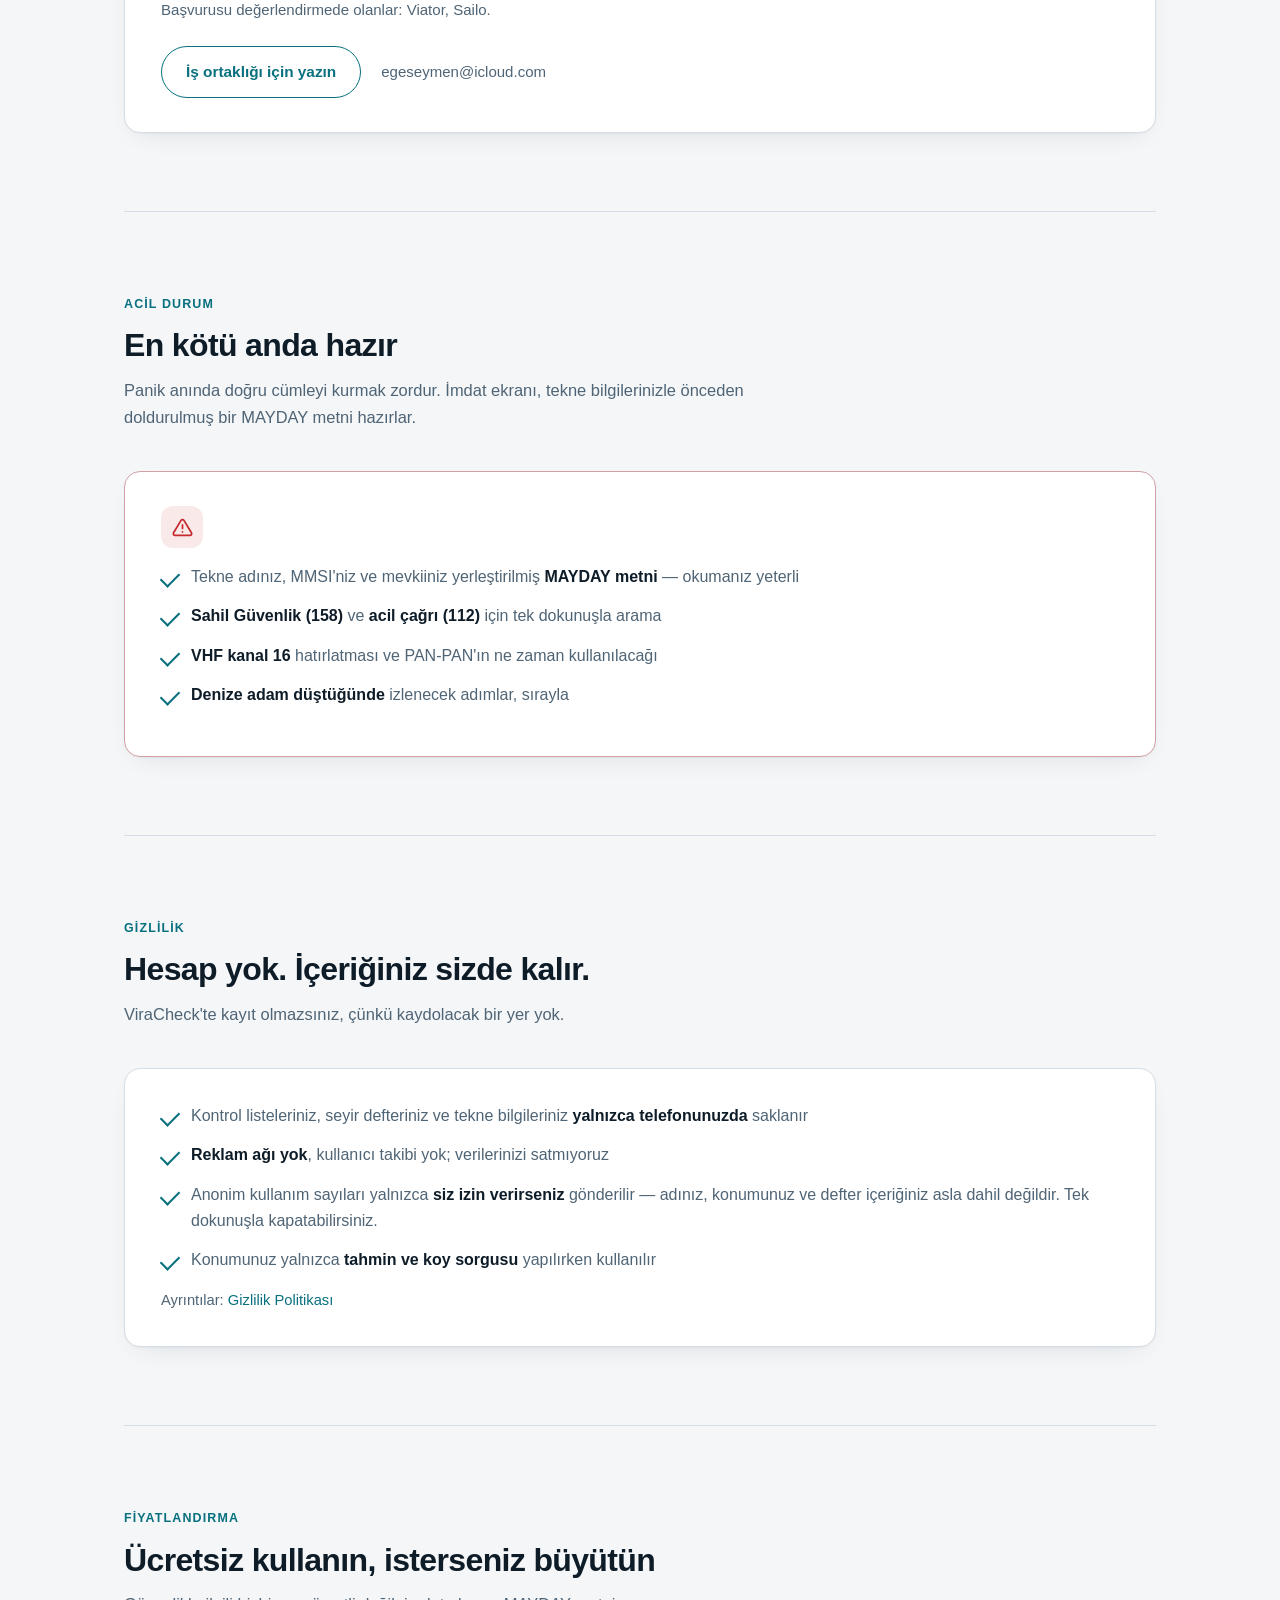
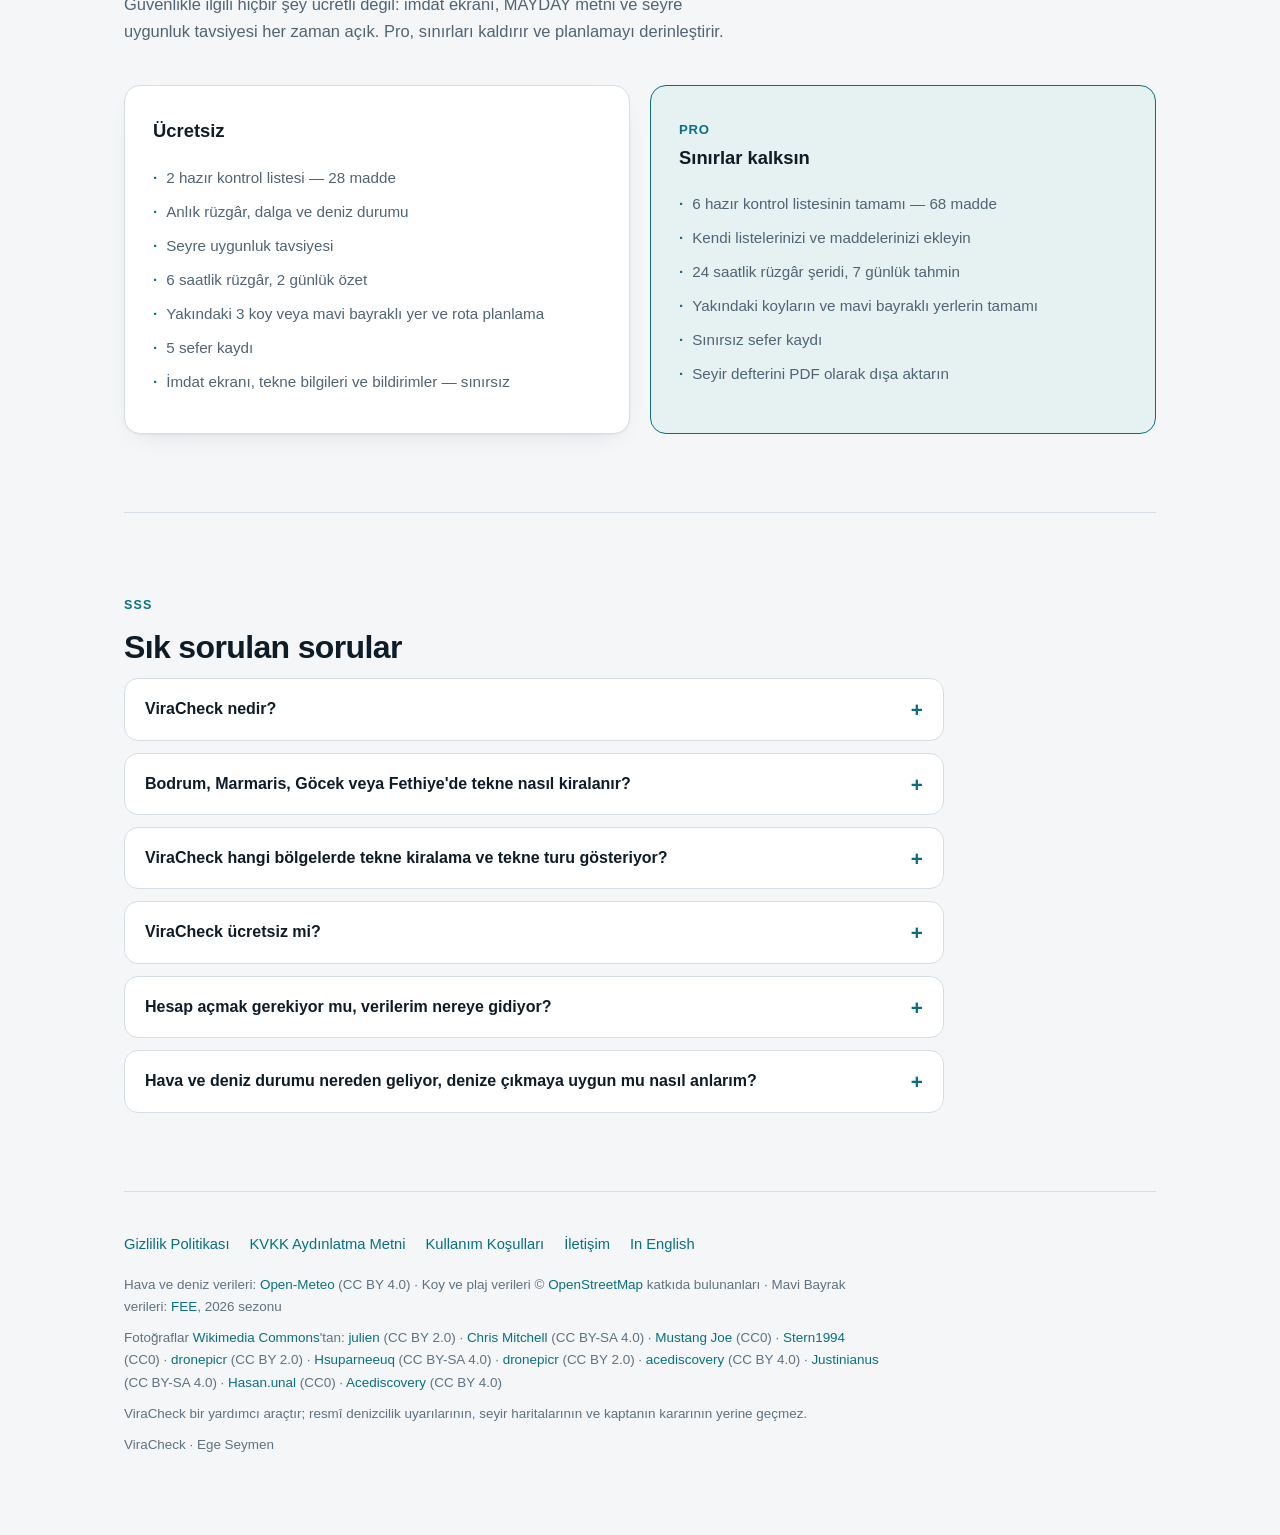
==== commit 6b349859: "GEO: yapısal veri, SSS, sitemap, llms.txt ve Google doğrulama" ====
--- a/index.html
+++ b/index.html
@@ -16,7 +16,146 @@
 <meta property="og:type" content="website">
 <meta property="og:url" content="https://egesey.github.io/viracheck/">
 <meta property="og:image" content="https://egesey.github.io/viracheck/icon.png">
-<link rel="stylesheet" href="site.css?v=8">
+<link rel="alternate" hreflang="tr" href="https://egesey.github.io/viracheck/">
+<link rel="alternate" hreflang="en" href="https://egesey.github.io/viracheck/index-en.html">
+<link rel="alternate" hreflang="x-default" href="https://egesey.github.io/viracheck/">
+<link rel="sitemap" type="application/xml" href="sitemap.xml">
+<meta property="og:site_name" content="ViraCheck">
+<meta property="og:locale" content="tr_TR">
+<meta property="og:locale:alternate" content="en_US">
+<meta name="twitter:card" content="summary">
+<meta name="apple-itunes-app" content="app-id=6806044930">
+<script type="application/ld+json">
+{
+ "@context": "https://schema.org",
+ "@graph": [
+  {
+   "@type": "WebSite",
+   "@id": "https://egesey.github.io/viracheck/#website",
+   "url": "https://egesey.github.io/viracheck/",
+   "name": "ViraCheck",
+   "inLanguage": [
+    "tr",
+    "en"
+   ],
+   "publisher": {
+    "@id": "https://egesey.github.io/viracheck/#ege"
+   }
+  },
+  {
+   "@type": "Person",
+   "@id": "https://egesey.github.io/viracheck/#ege",
+   "name": "Ege Seymen",
+   "email": "egeseymen@icloud.com"
+  },
+  {
+   "@type": "MobileApplication",
+   "@id": "https://egesey.github.io/viracheck/#app",
+   "name": "ViraCheck",
+   "description": "iPhone ve iPad için tekne kiralama, günübirlik tekne turu ve seyir asistanı: rüzgâr ve deniz durumu, 9.310 koy, rota planlama, kontrol listeleri, seyir defteri ve acil durum ekranı.",
+   "url": "https://egesey.github.io/viracheck/",
+   "downloadUrl": "https://apps.apple.com/tr/app/viracheck/id6806044930",
+   "installUrl": "https://apps.apple.com/tr/app/viracheck/id6806044930",
+   "sameAs": [
+    "https://apps.apple.com/tr/app/viracheck/id6806044930",
+    "https://apps.apple.com/us/app/viracheck/id6806044930"
+   ],
+   "image": "https://egesey.github.io/viracheck/icon.png",
+   "screenshot": [
+    "https://egesey.github.io/viracheck/screens/tr/kiralama.png",
+    "https://egesey.github.io/viracheck/screens/tr/hava.png",
+    "https://egesey.github.io/viracheck/screens/tr/koylar.png",
+    "https://egesey.github.io/viracheck/screens/tr/rota.png",
+    "https://egesey.github.io/viracheck/screens/tr/kontrol.png"
+   ],
+   "operatingSystem": "iOS 16.4 or later",
+   "applicationCategory": "TravelApplication",
+   "applicationSubCategory": "Boating & Navigation",
+   "inLanguage": [
+    "tr",
+    "en"
+   ],
+   "featureList": [
+    "Tekne kiralama (19 bölge)",
+    "Günübirlik tekne turu (12 bölge)",
+    "Rüzgâr, dalga ve deniz durumu",
+    "Seyre uygunluk tavsiyesi",
+    "9.310 koy ve plaj, Mavi Bayrak filtresi",
+    "Rota planlama (deniz mili)",
+    "Kalkış öncesi kontrol listeleri",
+    "Seyir defteri ve PDF dışa aktarma",
+    "MAYDAY metni ve acil durum ekranı",
+    "Hesapsız kullanım"
+   ],
+   "author": {
+    "@id": "https://egesey.github.io/viracheck/#ege"
+   },
+   "offers": {
+    "@type": "Offer",
+    "price": "0",
+    "priceCurrency": "TRY",
+    "category": "free"
+   }
+  },
+  {
+   "@type": "FAQPage",
+   "@id": "https://egesey.github.io/viracheck/#sss",
+   "inLanguage": "tr",
+   "mainEntity": [
+    {
+     "@type": "Question",
+     "name": "ViraCheck nedir?",
+     "acceptedAnswer": {
+      "@type": "Answer",
+      "text": "ViraCheck, iPhone ve iPad için bir tekne kiralama, tekne turu ve seyir asistanı uygulamasıdır. Ege ve Akdeniz'de tekne kiralama ve günübirlik tekne turu bulmayı; rüzgâr ve deniz durumu, 9.310 koy ve plaj, rota planlama, kalkış öncesi kontrol listeleri, seyir defteri ve acil durum (MAYDAY) ekranıyla tek uygulamada birleştirir."
+     }
+    },
+    {
+     "@type": "Question",
+     "name": "Bodrum, Marmaris, Göcek veya Fethiye'de tekne nasıl kiralanır?",
+     "acceptedAnswer": {
+      "@type": "Answer",
+      "text": "ViraCheck'te Kiralama sekmesini açın. Bölgeler bulunduğunuz yere uzaklığıyla sıralanır; bir bölgeye dokunduğunuzda SamBoat, SkipperCity veya Viravira'nın o bölgedeki ilanları uygulama içi tarayıcıda açılır. Fiyat, müsaitlik, ödeme ve kiralama sözleşmesi doğrudan iş ortağıyla yapılır."
+     }
+    },
+    {
+     "@type": "Question",
+     "name": "ViraCheck hangi bölgelerde tekne kiralama ve tekne turu gösteriyor?",
+     "acceptedAnswer": {
+      "@type": "Answer",
+      "text": "19 kiralama bölgesi var: Türkiye'de Bodrum, Marmaris, Göcek, Fethiye, Çeşme, Antalya ve İstanbul; yurt dışında Yunanistan, Hırvatistan'da 8 bölge, Mallorca ve Miami. Günübirlik tekne turları (GetYourGuide) 12 bölgede: Bodrum, Marmaris, Göcek, Fethiye, Çeşme, Antalya, İstanbul Boğazı, Atina, Yunan adaları, Split, Mallorca ve Miami."
+     }
+    },
+    {
+     "@type": "Question",
+     "name": "ViraCheck ücretsiz mi?",
+     "acceptedAnswer": {
+      "@type": "Answer",
+      "text": "Evet, indirmesi ve temel kullanımı ücretsizdir. İmdat ekranı, MAYDAY metni ve seyre uygunluk tavsiyesi gibi güvenlikle ilgili özellikler her zaman ücretsizdir. İsteğe bağlı Pro abonelik 7 günlük tahmin, tüm kontrol listeleri, tüm yakın koylar, sınırsız sefer kaydı ve PDF seyir defteri ekler."
+     }
+    },
+    {
+     "@type": "Question",
+     "name": "Hesap açmak gerekiyor mu, verilerim nereye gidiyor?",
+     "acceptedAnswer": {
+      "@type": "Answer",
+      "text": "Hesap yoktur. Kontrol listeleri, seyir defteri ve tekne bilgileri yalnızca telefonda saklanır. Reklam ağı ve kullanıcı takibi yoktur; konum yalnızca hava tahmini ve koy sorgusu için kullanılır."
+     }
+    },
+    {
+     "@type": "Question",
+     "name": "Hava ve deniz durumu nereden geliyor, denize çıkmaya uygun mu nasıl anlarım?",
+     "acceptedAnswer": {
+      "@type": "Answer",
+      "text": "Rüzgâr, hamle, dalga ve deniz suyu sıcaklığı Open-Meteo'dan, koy ve plajlar OpenStreetMap'ten gelir. Uygulama rüzgârı ve hamleyi birlikte değerlendirip \"gidilir\", \"dikkatli ol\" ya da \"bugün olmaz\" şeklinde tavsiye verir. ViraCheck yardımcı bir araçtır; resmî denizcilik uyarılarının ve kaptanın kararının yerine geçmez."
+     }
+    }
+   ]
+  }
+ ]
+}
+</script>
+<link rel="stylesheet" href="site.css?v=9">
 </head>
 <body>
 
@@ -404,6 +543,37 @@
   </div>
 </section>
 
+<section id="sss">
+  <p class="eyebrow">SSS</p>
+  <h2>Sık sorulan sorular</h2>
+  <div class="faq">
+    <details class="faq-item">
+      <summary>ViraCheck nedir?</summary>
+      <p>ViraCheck, iPhone ve iPad için bir tekne kiralama, tekne turu ve seyir asistanı uygulamasıdır. Ege ve Akdeniz'de tekne kiralama ve günübirlik tekne turu bulmayı; rüzgâr ve deniz durumu, 9.310 koy ve plaj, rota planlama, kalkış öncesi kontrol listeleri, seyir defteri ve acil durum (MAYDAY) ekranıyla tek uygulamada birleştirir.</p>
+    </details>
+    <details class="faq-item">
+      <summary>Bodrum, Marmaris, Göcek veya Fethiye'de tekne nasıl kiralanır?</summary>
+      <p>ViraCheck'te Kiralama sekmesini açın. Bölgeler bulunduğunuz yere uzaklığıyla sıralanır; bir bölgeye dokunduğunuzda SamBoat, SkipperCity veya Viravira'nın o bölgedeki ilanları uygulama içi tarayıcıda açılır. Fiyat, müsaitlik, ödeme ve kiralama sözleşmesi doğrudan iş ortağıyla yapılır.</p>
+    </details>
+    <details class="faq-item">
+      <summary>ViraCheck hangi bölgelerde tekne kiralama ve tekne turu gösteriyor?</summary>
+      <p>19 kiralama bölgesi var: Türkiye'de Bodrum, Marmaris, Göcek, Fethiye, Çeşme, Antalya ve İstanbul; yurt dışında Yunanistan, Hırvatistan'da 8 bölge, Mallorca ve Miami. Günübirlik tekne turları (GetYourGuide) 12 bölgede: Bodrum, Marmaris, Göcek, Fethiye, Çeşme, Antalya, İstanbul Boğazı, Atina, Yunan adaları, Split, Mallorca ve Miami.</p>
+    </details>
+    <details class="faq-item">
+      <summary>ViraCheck ücretsiz mi?</summary>
+      <p>Evet, indirmesi ve temel kullanımı ücretsizdir. İmdat ekranı, MAYDAY metni ve seyre uygunluk tavsiyesi gibi güvenlikle ilgili özellikler her zaman ücretsizdir. İsteğe bağlı Pro abonelik 7 günlük tahmin, tüm kontrol listeleri, tüm yakın koylar, sınırsız sefer kaydı ve PDF seyir defteri ekler.</p>
+    </details>
+    <details class="faq-item">
+      <summary>Hesap açmak gerekiyor mu, verilerim nereye gidiyor?</summary>
+      <p>Hesap yoktur. Kontrol listeleri, seyir defteri ve tekne bilgileri yalnızca telefonda saklanır. Reklam ağı ve kullanıcı takibi yoktur; konum yalnızca hava tahmini ve koy sorgusu için kullanılır.</p>
+    </details>
+    <details class="faq-item">
+      <summary>Hava ve deniz durumu nereden geliyor, denize çıkmaya uygun mu nasıl anlarım?</summary>
+      <p>Rüzgâr, hamle, dalga ve deniz suyu sıcaklığı Open-Meteo'dan, koy ve plajlar OpenStreetMap'ten gelir. Uygulama rüzgârı ve hamleyi birlikte değerlendirip "gidilir", "dikkatli ol" ya da "bugün olmaz" şeklinde tavsiye verir. ViraCheck yardımcı bir araçtır; resmî denizcilik uyarılarının ve kaptanın kararının yerine geçmez.</p>
+    </details>
+  </div>
+</section>
+
 <footer>
   <p class="links">
     <a href="privacy-tr.html">Gizlilik Politikası</a>
--- a/site.css
+++ b/site.css
@@ -374,3 +374,12 @@
   .stage .left{margin-right:-50px}
   .stage .right{margin-left:-50px}
 }
+
+/* SSS / FAQ */
+.faq{display:grid; gap:12px; max-width:820px}
+.faq-item{background:var(--card); border:1px solid var(--line); border-radius:14px; padding:0 20px}
+.faq-item summary{cursor:pointer; list-style:none; padding:17px 28px 17px 0; font-weight:600; position:relative}
+.faq-item summary::-webkit-details-marker{display:none}
+.faq-item summary::after{content:"+"; position:absolute; right:0; top:14px; font-size:1.3rem; color:var(--accent)}
+.faq-item[open] summary::after{content:"\2212"}
+.faq-item p{margin:0 0 18px; color:var(--muted); line-height:1.65}
